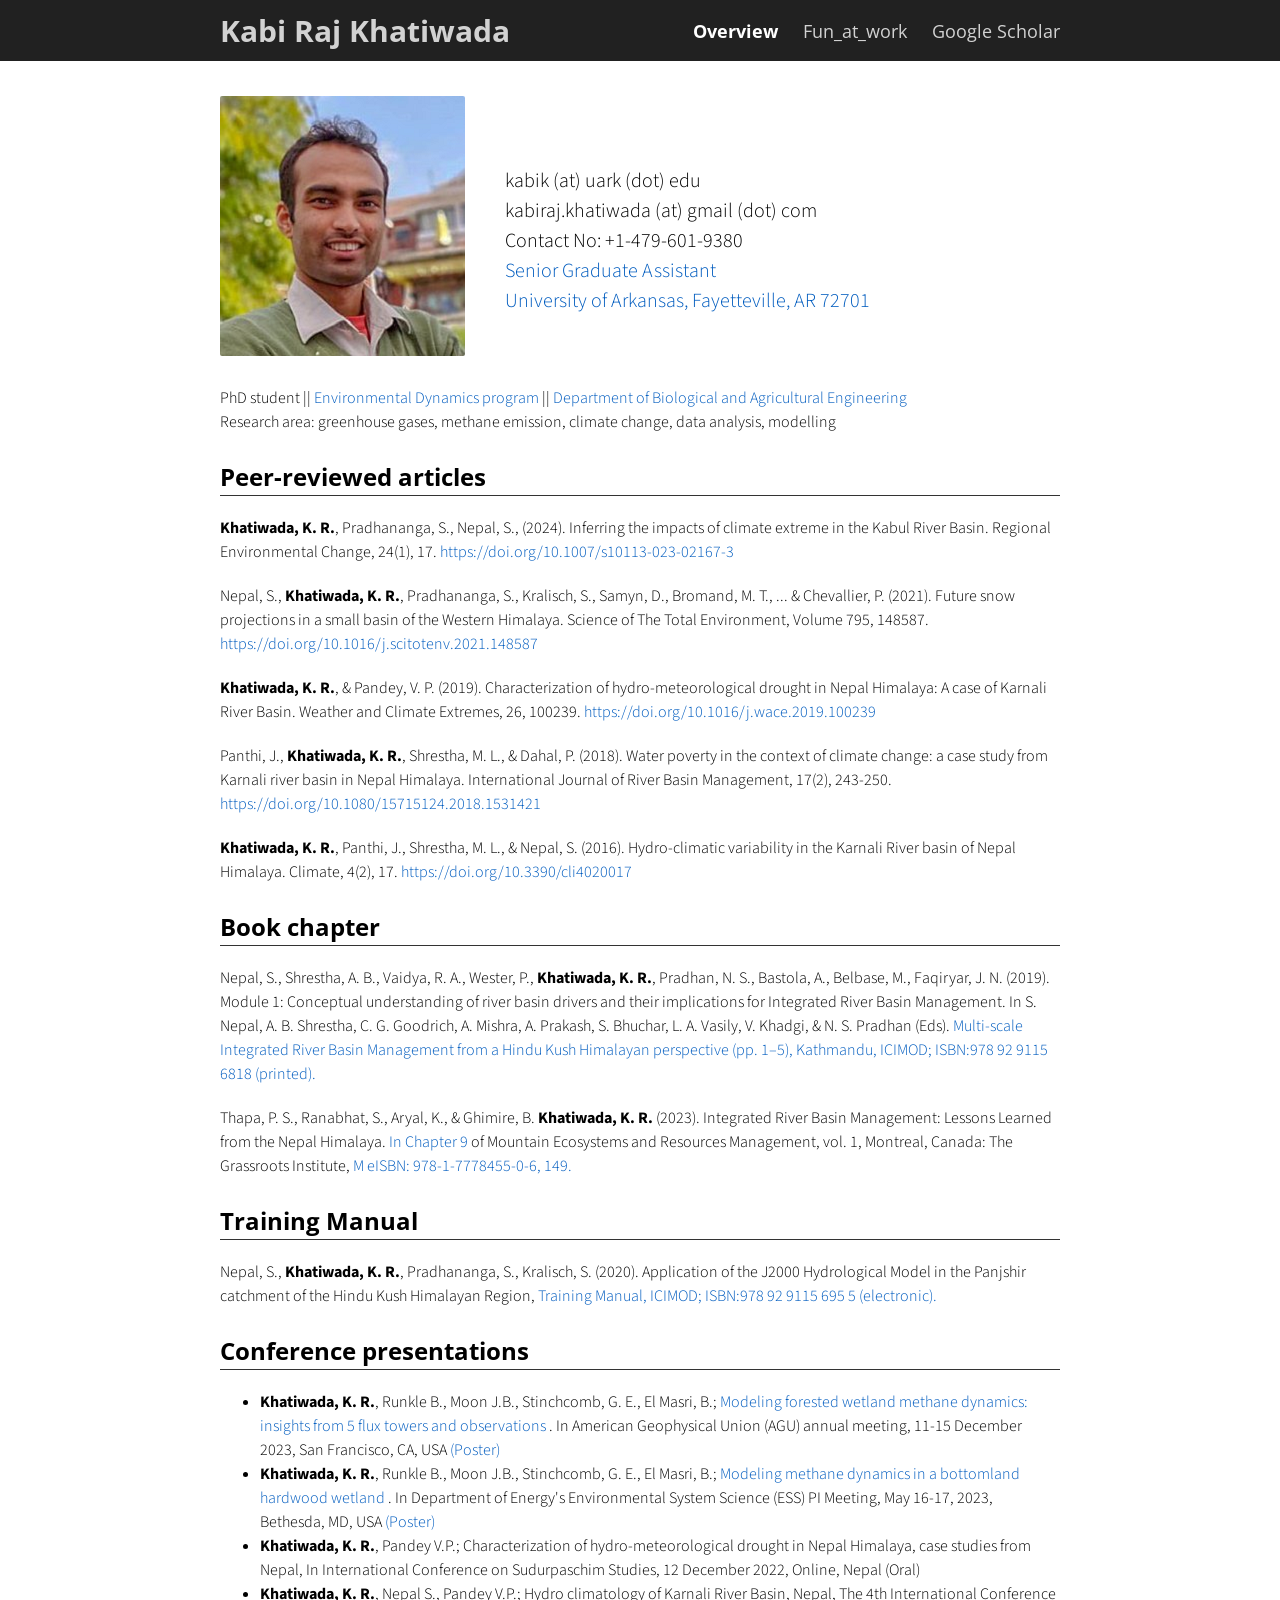
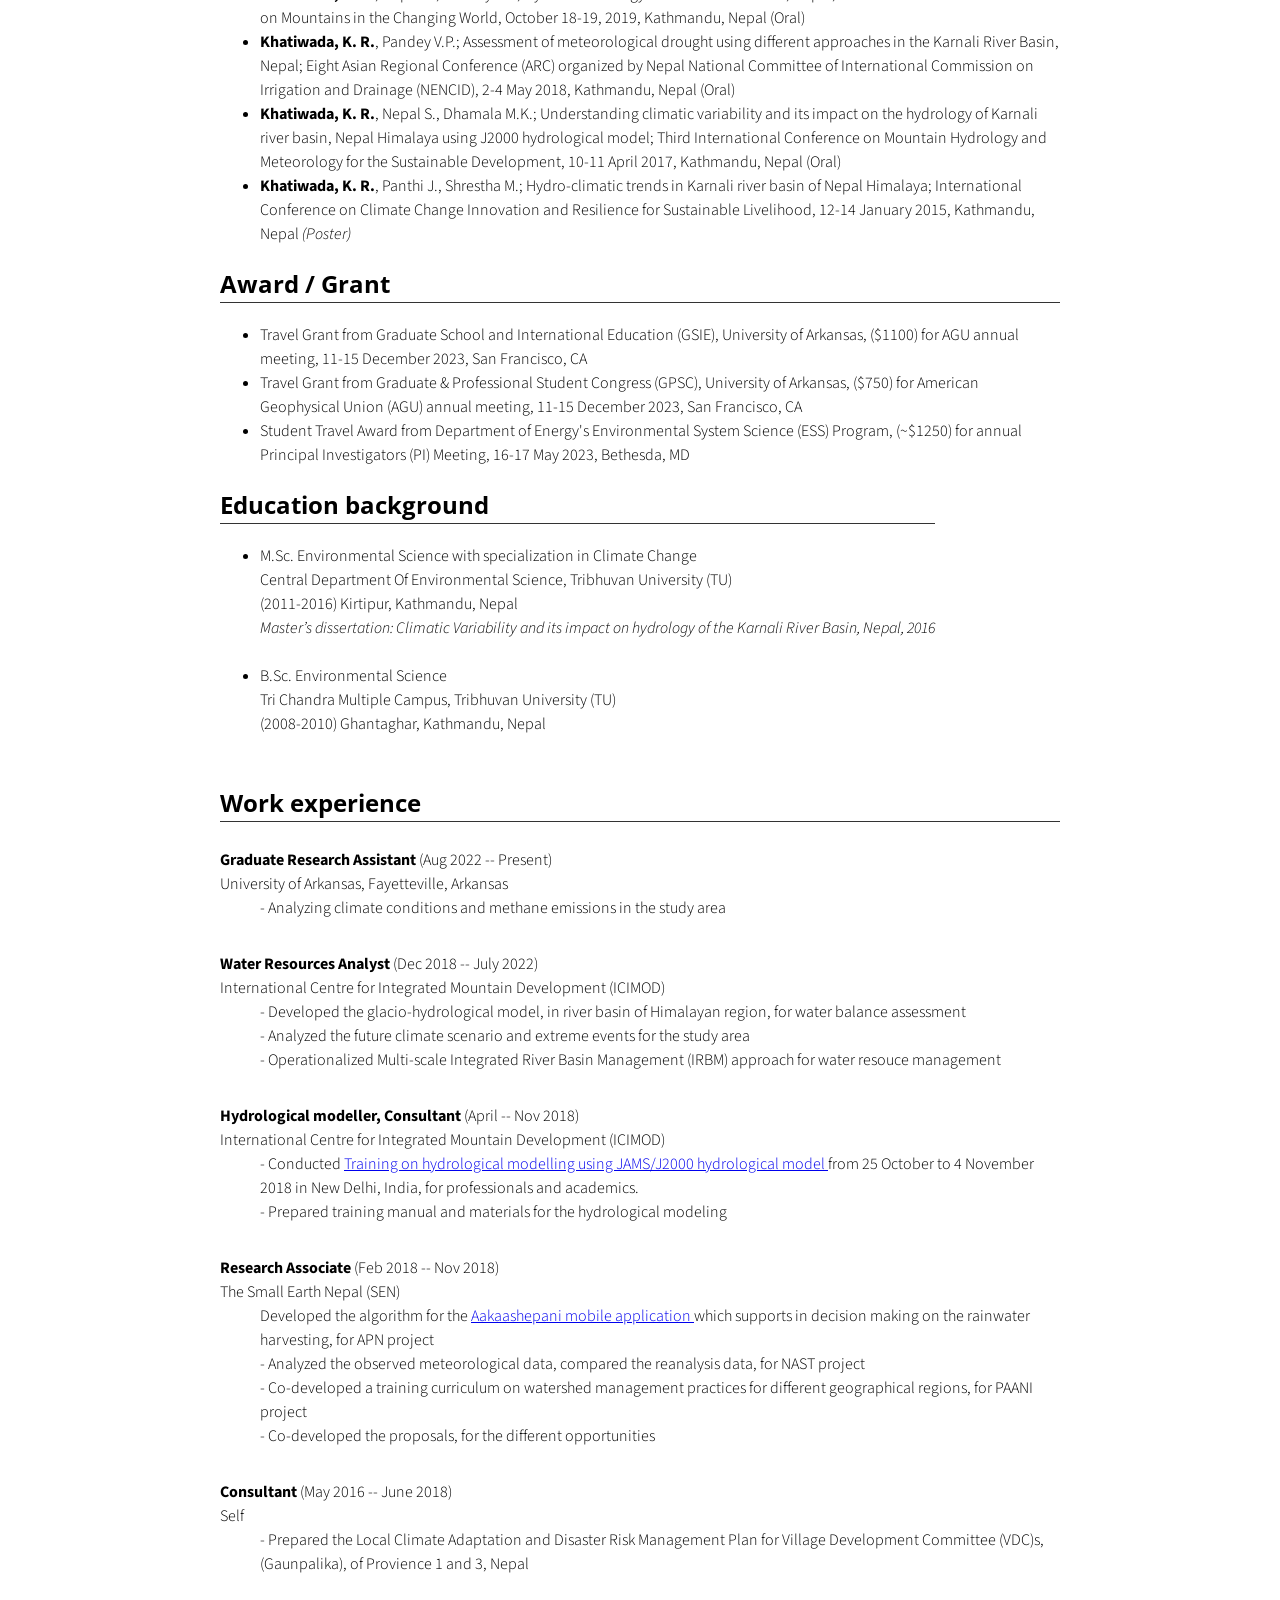
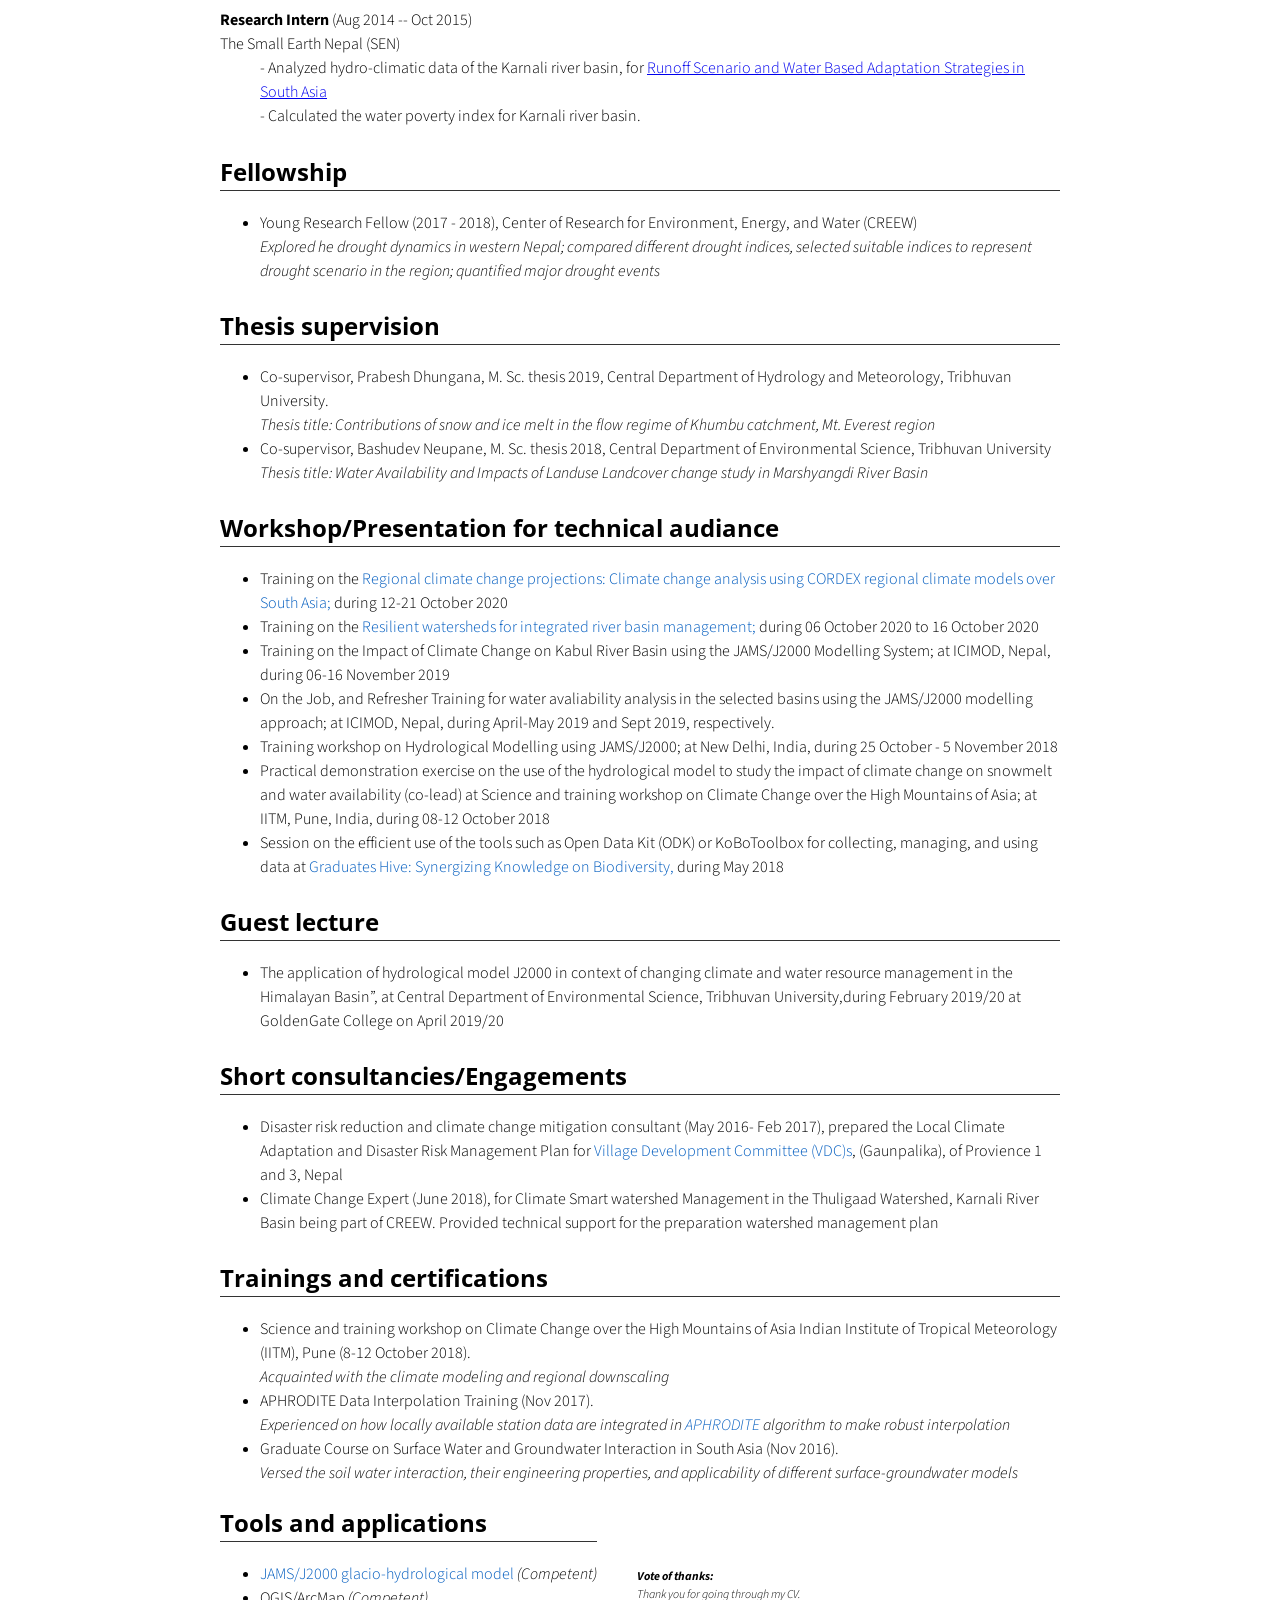
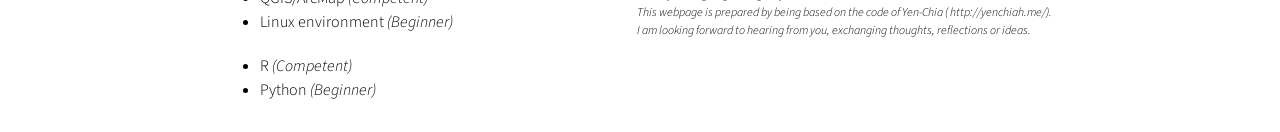
==== index.html @ 9168cf76 "pdf link plus keep edu up" ====
<!doctype html>
<html>

<head>
  <title>Kabi Raj </title>
  <meta charset="utf-8" name="viewport" content="width=device-width, initial-scale=1">
  <link href="css/frame.css" media="screen" rel="stylesheet" type="text/css" />
  <link href="css/controls.css" media="screen" rel="stylesheet" type="text/css" />
  <link href="css/custom.css" media="screen" rel="stylesheet" type="text/css" />
  <link href='https://fonts.googleapis.com/css?family=Open+Sans:400,700' rel='stylesheet' type='text/css'>
  <link href='https://fonts.googleapis.com/css?family=Open+Sans+Condensed:300,700' rel='stylesheet' type='text/css'>
  <link href="https://fonts.googleapis.com/css?family=Source+Sans+Pro:400,700" rel="stylesheet">
  <script src="https://ajax.googleapis.com/ajax/libs/jquery/3.3.1/jquery.min.js"></script>
  <script src="js/menu.js"></script>
  <style>
    .menu-index {
      color: rgb(255, 255, 255) !important;
      opacity: 1 !important;
      font-weight: 700 !important;
    }
  </style>
</head>

<body>
  <div class="menu-container"></div>
  <div class="content-container">
    <div class="content">
      <div class="content-table flex-column">
        <!-------------------------------------------------------------------------------------------->
        <!--Start Intro-->
        <div class="flex-row">
          <div class="flex-item flex-column">
            <img class="image" src="img/figure24.png">
          </div>
          <div class="flex-item flex-column">
            <p class="text text-large">
              <a target="_blank" href="javascript:void(0)"></a> <br>
              <a target="_blank" href="javascript:void(0)"></a>kabik (at) uark (dot) edu <br>
              <a target="_blank" href="javascript:void(0)"></a>kabiraj.khatiwada (at) gmail (dot) com <br>
              <a target="_blank" href="javascript:void(0)"></a>Contact No: +1-479-601-9380<br>
              <a target="_blank" href="https://runkle.uark.edu/team/kabi/" target="_blank" >Senior Graduate Assistant </a><br>
              <a target="_blank" href="https://www.uark.edu/" target="_blank" > University of Arkansas, Fayetteville, AR 72701 </a><br>
            </p>
          </div>
        </div>
        <div class="flex-row">
          <div class="flex-item flex-column">
            <p class="text add-top-margin">
            PhD student ||  <a class="break-long-url" target="_blank" href="https://environmental-dynamics.uark.edu/index.php"> Environmental Dynamics program </a> || <a class="break-long-url" target="_blank" href="https://bio-ag-engineering.uark.edu/ "> Department of Biological and Agricultural Engineering </a> <br>
            Research area:  greenhouse gases, methane emission, climate change, data analysis, modelling <br> 
            </p>
          </div>
        </div>
        <!--End Intro-->
        <!-------------------------------------------------------------------------------------------->
        <!--PEER-REVIEWED JOURNAL PAPERS-->
        <div class="flex-row">
          <div class="flex-item flex-column">
            <h2 class="add-top-margin">Peer-reviewed articles</h2>
            <hr>
       
      <p class="text">
        <span class= "highlight-text">Khatiwada, K. R.</span>, Pradhananga, S., Nepal, S., (2024). Inferring the impacts of climate extreme in the Kabul River Basin. Regional Environmental Change, 24(1), 17. 
          <a class="break-long-url" target="_blank" href="https://link.springer.com/article/10.1007/s10113-023-02167-3">https://doi.org/10.1007/s10113-023-02167-3</a>
              </p>
            
      <p class="text">
        Nepal, S., <span class= "highlight-text">Khatiwada, K. R.</span>, Pradhananga, S., Kralisch, S., Samyn, D., Bromand, M. T., ... & Chevallier, P. (2021). Future snow projections in a small basin of the Western Himalaya. Science of The Total Environment, Volume 795, 148587.
          <a class="break-long-url" target="_blank" href="https://www.sciencedirect.com/science/article/pii/S0048969721036597?via%3Dihub">https://doi.org/10.1016/j.scitotenv.2021.148587</a>
             </p>
              

			<p class="text">
			<span class="highlight-text">Khatiwada, K. R.</span>, & Pandey, V. P. (2019). Characterization of hydro-meteorological drought in Nepal Himalaya: A case of Karnali River Basin. Weather and Climate Extremes, 26, 100239.
			<a class="break-long-url" target="_blank" href="https://www.sciencedirect.com/science/article/pii/S2212094718302044">https://doi.org/10.1016/j.wace.2019.100239</a>
            </p>
			
			<p class="text">
			Panthi, J., <span class="highlight-text">Khatiwada, K. R.</span>, Shrestha, M. L., & Dahal, P. (2018). Water poverty in the context of climate change: a case study from Karnali river basin in Nepal Himalaya. International Journal of River Basin Management, 17(2), 243-250.
			<a class="break-long-url" target="_blank" href="https://www.tandfonline.com/doi/abs/10.1080/15715124.2018.1531421">https://doi.org/10.1080/15715124.2018.1531421</a>
            </p>		
			
			<p class="text">
             <span class="highlight-text">Khatiwada, K. R.</span>, Panthi, J., Shrestha, M. L., & Nepal, S. (2016). Hydro-climatic variability in the Karnali River basin of Nepal Himalaya. Climate, 4(2), 17. <a class="break-long-url" target="_blank" href="https://www.mdpi.com/2225-1154/4/2/17">https://doi.org/10.3390/cli4020017</a>
            </p>
			
				</div>
		<!--End published papers-->
        <!-------------------------------------------------------------------------------------------->
        <!--Research-->
        <div class="flex-row">
          <div class="flex-item flex-column">
            <h2 class="add-top-margin">Book chapter</h2>
            <hr>
          <p class="text">
             Nepal, S., Shrestha, A. B., Vaidya, R. A., Wester, P., <span class="highlight-text">Khatiwada, K. R.</span>, Pradhan, N. S., Bastola, A., Belbase, M., Faqiryar, J. N. (2019). Module 1: Conceptual understanding of river basin drivers and their implications for Integrated River Basin Management. In S. Nepal, A. B. Shrestha, C. G. Goodrich, A. Mishra, A. Prakash, S. Bhuchar, L. A. Vasily, V. Khadgi, & N. S. Pradhan (Eds). <a class="break-long-url" target="_blank" href="https://lib.icimod.org/record/34656"> Multi-scale Integrated River Basin Management from a Hindu Kush Himalayan perspective (pp. 1–5), Kathmandu, ICIMOD; ISBN:978 92 9115 6818 (printed).</a>
            </p>

          <p class="text">
            Thapa, P. S., Ranabhat, S., Aryal, K., & Ghimire, B. <span class="highlight-text">Khatiwada, K. R.</span> (2023). Integrated River Basin Management: Lessons Learned from the Nepal Himalaya.
             <a class="break-long-url" target="_blank" href="https://grassrootsinstitute.net/books-mountaina/Book-Chapter9.pdf">In Chapter 9 </a> of Mountain Ecosystems and Resources Management, vol. 1, Montreal, Canada: The Grassroots Institute, <a class="break-long-url" target="_blank" href="https://doi.org/10.33002/mount.a"> M eISBN: 978-1-7778455-0-6, 149.</a>
            </p>
			</div>
		<!--End published papers-->
        <!-------------------------------------------------------------------------------------------->
		        <!--Research-->
        <div class="flex-row">
          <div class="flex-item flex-column">
            <h2 class="add-top-margin">Training Manual</h2>
            <hr>
          <p class="text">
            Nepal, S., <span class="highlight-text">Khatiwada, K. R.</span>, Pradhananga, S., Kralisch, S. (2020). Application of the J2000 Hydrological Model in the Panjshir catchment of the Hindu Kush Himalayan Region, <a class="break-long-url" target="_blank" href="https://lib.icimod.org/record/34858"> Training Manual, ICIMOD; ISBN:978 92 9115 695 5 (electronic).</a>
            </p>
			</div>
		<!--End published papers-->
        <!-------------------------------------------------------------------------------------------->
		
        <!--Research-->
        <div class="flex-row">
          <div class="flex-item flex-column">
            <h2 class="add-top-margin">Conference presentations</h2>
            <hr>
			
			 <ul>
            <!-- <ol class="publication C-list"> -->

        <li>
                <!-- <p class="text"> -->
                <span class="highlight-text">Khatiwada, K. R.</span>, Runkle B., Moon J.B., Stinchcomb, G. E., El Masri, B.; 
                <a class="break-long-url" target="_blank" href="https://agu.confex.com/agu/fm23/meetingapp.cgi/Paper/1318095">
                  Modeling forested wetland methane dynamics: insights from 5 flux towers and observations </a>. 
                  In American Geophysical Union (AGU) annual meeting, 11-15 December 2023, San Francisco, CA, USA 
                <a href= "files/Kabiraj_poster_20231206v2.pdf" target="_blank">(Poster)</a>
                 <!-- </p> -->
                </li>
              
                <li>
                  <!-- <p class="text"> -->
                  <span class="highlight-text">Khatiwada, K. R.</span>, Runkle B., Moon J.B., Stinchcomb, G. E., El Masri, B.; 
                  <a class="break-long-url" target="_blank" href="https://ess.science.energy.gov/abstract/modeling-methane-dynamics-in-a-bottomland-hardwood-wetland/">
                      Modeling methane dynamics in a bottomland hardwood wetland
                  </a>. In Department of Energy's Environmental System Science (ESS) PI Meeting, May 16-17, 2023, Bethesda, MD, USA 
                  <a href="files/Kabiraj_poster_PImeeting_KK_0512_finale2.pdf" target="_blank">(Poster)</a>
                  <!-- </p> -->
              </li>
           
              <li>
                <!-- <p class="text"> -->
                  <span class="highlight-text">Khatiwada, K. R.</span>, Pandey V.P.; Characterization of hydro-meteorological drought in Nepal Himalaya, case studies from Nepal, In International Conference on Sudurpaschim Studies, 12 December 2022, Online, Nepal (Oral)
                <!-- </p> -->
              </li>
              <li>
                <!-- <p class="text"> -->
                  <span class="highlight-text">Khatiwada, K. R.</span>, Nepal S., Pandey V.P.; Hydro climatology of Karnali River Basin, Nepal, The 4th International Conference on Mountains in the Changing World, October 18-19, 2019, Kathmandu, Nepal (Oral)
                <!-- </p> -->
              </li>
              <li>
                <!-- <p class="text"> -->
                  <span class="highlight-text">Khatiwada, K. R.</span>, Pandey V.P.; Assessment of meteorological drought using different approaches in the Karnali River Basin, Nepal; Eight Asian Regional Conference (ARC) organized by Nepal National Committee of International Commission on Irrigation and Drainage (NENCID), 2-4 May 2018, Kathmandu, Nepal (Oral)
                <!-- </p> -->
              </li>
              <li>
                <!-- <p class="text"> -->
				          <span class="highlight-text">Khatiwada, K. R.</span>, Nepal S., Dhamala M.K.; Understanding climatic variability and its impact on the hydrology of Karnali river basin, Nepal Himalaya using J2000 hydrological model; Third International Conference on Mountain Hydrology and Meteorology for the Sustainable Development, 10-11 April 2017, Kathmandu, Nepal (Oral)
                  <!-- </p> -->
              </li>
			         <li>
                <!-- <p class="text"> -->
                  <span class="highlight-text">Khatiwada, K. R.</span>, Panthi J., Shrestha M.; Hydro-climatic trends in Karnali river basin of Nepal Himalaya; International Conference on Climate Change Innovation and Resilience for Sustainable Livelihood, 12-14 January 2015, Kathmandu, Nepal <i>(Poster)</i>
                <!-- </p> -->
              </li>			  
			  </ul>
            <!-- </ol> -->
		</div>

    		<!-- ....................................................................................................... -->
    		<!-- ........................................................................................................ -->
        <div class="flex-row">
          <div class="flex-item flex-column">
		
			<h2>Award / Grant </h2>
			<hr>
			 <ul>
			 <li> Travel Grant from Graduate School and International Education (GSIE), University of Arkansas, ($1100) for AGU annual meeting, 11-15 December 2023, San Francisco, CA
        </li>
        <li>Travel Grant from Graduate & Professional Student Congress (GPSC), University of Arkansas, ($750) for American Geophysical Union (AGU) annual meeting, 11-15 December 2023, San Francisco, CA
          </li>
          <li>Student Travel Award from Department of Energy's Environmental System Science (ESS) Program, (~$1250) for annual Principal Investigators (PI) Meeting, 16-17 May 2023, Bethesda, MD
            </li>
			</ul>
			
		</div>
		</div>

    				<!-- ............................................................................	 -->
				<!-- Start of new heading tools 		 -->
        <div class="flex-row">
          <div class="flex-item flex-column">
			<h2>Education background </h2>
			 <hr>
			 
          	<ul>
				 <li>M.Sc. Environmental Science with specialization in Climate Change <br>
							Central Department Of Environmental Science, Tribhuvan University (TU) <br>
							(2011-2016) Kirtipur, Kathmandu, Nepal <br> 
						<i>Master’s dissertation: Climatic Variability and its impact on hydrology of the Karnali River Basin, Nepal, 2016 <br> 
              <br></i> 
            </li>
				  <li>B.Sc. Environmental Science <br>
						Tri Chandra Multiple Campus, Tribhuvan University (TU) <br>
						(2008-2010) Ghantaghar, Kathmandu, Nepal <br> 
            <br> 
          </li>
				</ul> 

		</div>
		</div>

		<!--End published papers-->
        <!-------------------------------------------------------------------------------------------->
        <!--Research-->
        <div class="flex-row">
          <div class="flex-item flex-column">
            <h2 class="add-top-margin">Work experience</h2>
            <hr>			

          <dl>
            <dt><span class="highlight-text"> Graduate Research Assistant </span>  (Aug 2022  -- Present)</dt>
            <dt> University of Arkansas, Fayetteville, Arkansas </dt> 
            <dd>- Analyzing climate conditions and methane emissions in the study area</dd>
            </dl>             

				<dl>
				  <dt><span class="highlight-text"> Water Resources Analyst</span>  (Dec 2018  -- July 2022)</dt>
				  <dt> International Centre for Integrated Mountain Development (ICIMOD) </dt> 
				  <dd>- Developed the glacio-hydrological model, in river basin of Himalayan region, for water balance assessment</dd>
				  <dd>- Analyzed the future climate scenario and extreme events for the study area</dd>
				  <dd>- Operationalized Multi-scale Integrated River Basin Management (IRBM) approach for water resouce management</dd>
				</dl> 
				<dl>
				  <dt><span class="highlight-text"> Hydrological modeller, Consultant</span>  (April -- Nov 2018)</dt>
				  <dt> International Centre for Integrated Mountain Development (ICIMOD)</dt>
				  <dd>- Conducted <a class="break-long-url" target="_blank" href="https://www.icimod.org/training-on-hydrological-modelling-using-jams-j2000-enhances-afghan-expertise-in-hydrological-dynamics-and-water-availability-assessment/">Training on hydrological modelling using JAMS/J2000 hydrological model </a> from 25 October to 4 November 2018 in New Delhi, India, for professionals and academics. 
				  </dd>
				  <dd>- Prepared training manual and materials for the hydrological modeling </dd>
				  </dl>

				<dl>
				  <dt><span class="highlight-text"> Research Associate</span>  (Feb 2018 -- Nov 2018) </dt>
				  <dt>  The Small Earth Nepal (SEN) </dt>
				  <dd> Developed the algorithm for the  <a class="break-long-url" target="_blank" href="https://play.google.com/store/apps/details?id=com.rwh.app"> Aakaashepani mobile application </a> which supports in decision making on the rainwater harvesting, for APN project</dd>
				  <dd>- Analyzed the observed meteorological data, compared the reanalysis data, for NAST project</dd>
				  <dd>- Co-developed a training curriculum on watershed management practices for different geographical regions, for PAANI project</dd>
				  <dd>- Co-developed the proposals, for the different opportunities</dd>
				</dl>

        <dl>
				  <dt><span class="highlight-text"> Consultant </span>  (May 2016 -- June 2018) </dt>
				  <dt> Self </dt>
				  <dd>- Prepared the Local Climate Adaptation and Disaster Risk Management Plan for Village Development Committee (VDC)s, (Gaunpalika), of Provience 1 and 3, Nepal </dd>
				</dl>

				<dl>
				  <dt><span class="highlight-text"> Research Intern </span>  (Aug 2014 -- Oct 2015) </dt>
				  <dt> The Small Earth Nepal (SEN)</dt>
				  <dd>- Analyzed hydro-climatic data of the Karnali river basin, for <a class="break-long-url" target="_blank" href="http://www.apn-gcr.org/resources/items/show/1891">Runoff Scenario and Water Based Adaptation Strategies in South Asia </a> </dd>
				  <dd>- Calculated the water poverty index for Karnali river basin.</dd>
				</dl>
		
		
		</div>
		</div>

			<!-- ..................................................................................... -->
		<!-- ........................................................................................................ -->
        <div class="flex-row">
          <div class="flex-item flex-column">
		
			<h2>Fellowship</h2>
			<hr>
			 <ul>
			 <li>Young Research Fellow (2017 - 2018), Center of Research for Environment, Energy, and Water (CREEW) <br> <i> Explored he drought dynamics in western Nepal; compared different drought indices, selected suitable indices to represent drought scenario in the region; quantified major drought events </i>  </li>
			</ul>
			
		</div>
		</div>
			<!-- ..................................................................................... -->
		        <!-------------------------------------------------------------------------------------------->
        <!--Research-->
        <div class="flex-row">
          <div class="flex-item flex-column">
            <h2 class="add-top-margin">Thesis supervision</h2>
            <hr>	
			
			<ul>
              <li>Co-supervisor, Prabesh Dhungana, M. Sc. thesis 2019, Central Department of Hydrology and Meteorology, Tribhuvan University. <br /> <i>Thesis title: Contributions of snow and ice melt in the flow regime of Khumbu catchment, Mt. Everest region </i> </li>
			   <li>Co-supervisor, Bashudev Neupane, M. Sc. thesis 2018, Central Department of Environmental Science, Tribhuvan University <br /> <i > Thesis title: Water Availability and Impacts of Landuse Landcover change study in Marshyangdi River Basin </i> </li>
			    </ul>
		</div>
		</div>
				
				
			<!-- .................................................................................................	 -->
			<!-- ............................................................................................. -->
			 
			 <div class="flex-row">
          <div class="flex-item flex-column"> 
			 	 <h2 class="add-top-margin"> Workshop/Presentation for technical audiance </h2>
			 <hr>

        <ul>
			<li> Training on the <a class="break-long-url" target="_blank" href="https://www.icimod.org/event/regional-climate-change-projections-cordex/"> Regional climate change projections: Climate change analysis using CORDEX regional climate models over South Asia;  </a> during  12-21 October 2020 </li>
		   	<li> Training on the <a class="break-long-url" target="_blank" href="https://www.icimod.org/event/resilient-watersheds-for-integrated-river-basin-management/"> Resilient watersheds for integrated river basin management;  </a> during 06 October 2020 to 16 October 2020 </li>
		        <li>Training on the Impact of Climate Change on Kabul River Basin using the JAMS/J2000 Modelling System; at ICIMOD, Nepal, during 06-16 November 2019 </li>
			 <li>On the Job, and Refresher Training for water avaliability analysis in the selected basins using the JAMS/J2000 modelling approach; at ICIMOD, Nepal, during April-May 2019 and Sept 2019, respectively.</li>
			  <li>Training workshop on Hydrological Modelling using JAMS/J2000; at New Delhi, India, during 25 October - 5 November 2018 </li>
			   <li>Practical demonstration exercise on the use of the hydrological model to study the impact of climate change on snowmelt and water availability (co-lead) at Science and training workshop on Climate Change over the High Mountains of Asia; at IITM, Pune, India, during  08-12 October 2018 </li>
			   <li> Session on the efficient use of the tools such as Open Data Kit (ODK) or KoBoToolbox for collecting, managing, and using data at  <a class="break-long-url" target="_blank" href="http://www.smallearth.org.np/graduates-hive-synergizing-knowledge-on-biodiversity/">Graduates Hive: Synergizing Knowledge on Biodiversity, </a> during May 2018 </li>		
			  </ul>
			</div>
		   </div>
				
			  <!-- end of the topic  -->
			  <!-- ............................................................................. -->
			  
			 <div class="flex-row">
          <div class="flex-item flex-column"> 	 
			 <h2 class="add-top-margin">Guest lecture</h2>
			 <hr>
            <ul> 
			  <li>The application of hydrological model J2000 in context of changing climate and water resource management in the Himalayan Basin”, at Central Department of Environmental Science, Tribhuvan University,during February 2019/20 at GoldenGate College on April 2019/20 </li>
			 </ul>
			 
		</div>
			</div>
		<!--End of research experience-->
					
			<!-- ............................................................................................... -->
		<div class="flex-row">
          <div class="flex-item flex-column"> 	 
			 <h2 class="add-top-margin">Short consultancies/Engagements</h2>
			 <hr>
            <ul>
			  <li>Disaster risk reduction and climate change mitigation consultant (May 2016- Feb 2017), prepared the Local Climate Adaptation and Disaster Risk Management Plan for <a class="break-long-url" target="_blank" href="https://en.wikipedia.org/wiki/Village_development_committee_(Nepal)">Village Development Committee (VDC)s</a>, (Gaunpalika), of Provience 1 and 3, Nepal </li>
              <li>Climate Change Expert (June 2018), for Climate Smart watershed Management in the Thuligaad Watershed, Karnali River Basin  being part of CREEW. Provided technical support for the preparation watershed management plan </li>
            </ul>
			</div>
			</div>
			
			<!-- ............................................................................................. -->
			
		<div class="flex-row">
          <div class="flex-item flex-column"> 	 
			 <h2 class="add-top-margin">Trainings and certifications</h2>
			<hr>
            <ul>
              <li>Science and training workshop on Climate Change over the High Mountains of Asia Indian Institute of Tropical Meteorology (IITM), Pune (8-12 October 2018). <br>
			  <i> Acquainted with the climate modeling and regional downscaling </i></li>
             <li>APHRODITE Data Interpolation Training (Nov 2017). <br>
			 <i>Experienced on how locally available station data are integrated in 
			 <a class="break-long-url" target="_blank" href="https://www.chikyu.ac.jp/precip/english/index.html">APHRODITE </a> algorithm to make robust interpolation </i> </li>
             <li>Graduate Course on Surface Water and Groundwater Interaction in South Asia (Nov 2016). <br>
			 <i> Versed the soil water interaction, their engineering properties, and applicability of different surface-groundwater models </i> </li>
            </ul>
				</div>
				</div>
			<!-- ............................................................................	 -->
				<!-- Start of new heading tools 		 -->
        <div class="flex-row">
          <div class="flex-item flex-column">
			<h2>Tools and applications </h2>
			 <hr>
			 
          	<ul>
				 <li><a class="break-long-url" target="_blank" href="http://jams.uni-jena.de/">JAMS/J2000 glacio-hydrological model </a> 
						<i> (Competent) </i></li>
				  <li>QGIS/ArcMap <i> (Competent) </i> </li>
				  <li>Linux environment <i> (Beginner) </i> </li>
				</ul> 
				
				<ul>
				  <li>R <i> (Competent) </i> </li>
				  <li>Python <i> (Beginner) </i> </li>
				</ul> 
		</div>
		</div>
		<!--End of research experience-->	
				
				

		<!--End of research experience-->	
							
				
				
				
	        <!-------------------------------------------------------------------------------------------->
        <!--Research-->
<!--         <div class="flex-row">
          <div class="flex-item flex-column">
            <h2 class="add-top-margin">Education background</h2>
            <hr>	

				<table style="width:100%">
				  <tr>
					<th>Institution</th>
					<th>Degree</th> 
					<th>Location</th>
				  </tr>
				  <tr>
					<td>Tribhuvan University (TU),  Central Department Of Environmental Science 
					</td>
					<td>M.Sc. Environmental Science with specialization in Climate Change</td>
					<td>Kirtipur, Kathmandu, Nepal (2010-2017)</td>
				  </tr>
				  <tr>
					<td	colspan="2"> <i>Master’s dissertation: Climatic Variability and Its impact on Hydrology of the Karnali River Basin, Nepal, 2016, <br /> Supervisor: Dr. Santosh Nepal </i>	</td>
					<td></td>
				  </tr>
				  <tr>
					<td>Tribhuvan University (TU), Tri Chandra Multiple Campus</td>
					<td>B.Sc. Environmental Science</td>
					<td>Ghantaghar, Kathmandu, Nepal (2008-2010)</td>
				  </tr>
				  <tr>
					<td>Higher Secondary Education Board, National Integrated College</td>
					<td>Intermediate level,  Science</td>
					<td>Dillibazar, Kathmandu, Nepal (2006-2007)</td>
				  </tr>
				</table>
				<hr>
				</div>
				</div> -->
		<!--End of education-->
        <!-------------------------------------------------------------------------------------------->
        <!--Research-->
        <!--Start List of Projects-->
<!--         <div class="flex-row">
          <div class="flex-item flex-column full-width">
            <h2 class="add-top-margin"> Blogs/other publications</h2>
            <hr>
          </div>
        </div> -->
		
		  <!-- <div class="flex-row">
          <div class="flex-item flex-column">
			<h2>Blogs/other publications</h2>
			 <hr> -->
			 
		
		
		
		
        <!--End Text Only-->
        <!-------------------------------------------------------------------------------------------->
        <!--Linking some fun projects-->
		<!-- <div class="flex-row"> -->
          <!-- <div class="flex-item flex-column full-width"> -->
            <!-- <h2 class="add-top-margin">Et cetera</h2> -->
            <!-- <hr> -->
          <!-- </div> -->
        <!-- </div> -->
        <!-- <div class="flex-row">
          <div class="flex-item flex-item-stretch flex-column">
            <img class="image max-width-400" src="img/figure21.png">
          </div>
          <div class="flex-item flex-item-stretch-4 flex-column">
            <p class="text">
              <a class="highlight-text" href="https://kabiraj404.wordpress.com/2018/05/27/different-dimensions-of-jumla/" target="_blank" >Different dimensions of Jumla (a blog) </a><br>
              Jumla is the starting point for treks to Rara Lake in Mugu and Shey-Phoksundo Lake in Dolpa district. Jumla looks spectucalar during the during June to October especially due to ambient weather and greenery. In the newspapers you will hear about its social issue, developmental activites but once you reach there, you would realize it has more beauty to offer for you.  
            </p>
          </div>
        </div>
        <div class="flex-row">
          <div class="flex-item flex-item-stretch flex-column">
            <img class="image max-width-400" src="img/figure22v2.png">
          </div>
          <div class="flex-item flex-item-stretch-4 flex-column">
            <p class="text">
              <a class="highlight-text" href="https://kabiraj404.wordpress.com/2020/03/07/appraisal-of-scale-factor-in-water-resource-management/" target="_blank" >Appraisal of scale factor in water resource management (a blog)</a><br>
				We should contemplate the multi-scale behavior of the event, interventions, and activities that we bring about. There is the need for the integration of coordination between major stakeholders and respect the different dimentions of intergrated river basin management, and also appraise the temporal and spatial scale.  
            </p>
          </div>
        </div> -->
        <!--End List of Projects-->
        <!-------------------------------------------------------------------------------------------->
        <!--Start Credits--> 
        <div class="flex-row">
          <div class="flex-item flex-item-stretch flex-column">
            <p class="text text-small text-italic">
               <span class="highlight-text">Vote of thanks:</span>  <br>
               Thank you for going through my CV. <br>
               This webpage is prepared by being based on the code of Yen-Chia ( http://yenchiah.me/). <br>
               I am looking forward to hearing from you, exchanging thoughts, reflections or ideas. 
            </p>
          </div>
        </div>
        <!--End Credits-->
        <!-------------------------------------------------------------------------------------------->
      </div>
    </div>
  </div>
</body>

</html>
---- css/frame.css ----
/*************************************************************************
 * GitHub: https://github.com/yenchiah/project-website-template
 * Version: v3.26
 * This CSS file is for the website frame
 * If you want to keep this template updated, avoid modifying this file
 * Instead, add your own CSS in the index.css
 *************************************************************************/

html,
body {
  margin: 0;
  padding: 0;
  background-color: white;
  font-family: 'Open Sans', Helvetica, Arial, sans-serif;
  left: 0;
  right: 0;
  width: auto;
}

a {
  outline: none;
  cursor: pointer;
}

img {
  -webkit-touch-callout: none;
  -webkit-user-select: none;
  -khtml-user-select: none;
  -moz-user-select: none;
  -ms-user-select: none;
  user-select: none;
}

video {
  -webkit-touch-callout: none;
  -webkit-user-select: none;
  -khtml-user-select: none;
  -moz-user-select: none;
  -ms-user-select: none;
  user-select: none;
}

h2 {
  font-size: 24px;
  margin: 10px 0 0 0;
  padding: 0;
  font-weight: bold;
  font-family: 'Open Sans', Helvetica, Arial, sans-serif;
}

h3 {
  font-size: 18px;
  margin: 10px 0 0 0;
  padding: 0;
  font-weight: bold;
  font-family: 'Open Sans', Helvetica, Arial, sans-serif;
}

ul,
ol {
  margin: 10px 0 10px 0;
}

li ol,
li ul {
  margin: 0;
}

hr {
  border: 0;
  height: 1px;
  background: #333;
  margin: 0 0 10px 0;
}

.menu-container {
  z-index: 2;
  position: relative;
  width: 100%;
  background-color: #212121;
  min-width: 300px;
  -webkit-touch-callout: none;
  -webkit-user-select: none;
  -khtml-user-select: none;
  -moz-user-select: none;
  -ms-user-select: none;
  user-select: none;
}

.menu {
  position: relative;
  margin: 0 auto;
  max-width: 900px;
}

.menu-table {
  padding: 10px 10px;
  width: 100%;
  margin: 0;
}

.menu-highlight {
  color: rgb(255, 255, 255) !important;
  opacity: 1 !important;
  font-weight: 700 !important;
}

.logo {
  margin-left: 20px;
}

.logo a {
  color: rgba(255, 255, 255, 0.8);
  font-family: 'Open Sans Condensed', Helvetica, Arial, sans-serif;
  font-size: 30px;
  text-decoration: none;
  font-weight: 700;
  flex: 1 auto;
}

.menu-button {
  width: 40px;
  height: 40px;
  display: none;
  cursor: pointer;
  margin-right: 20px;
}

.menu-button img {
  width: 30px;
  height: 30px;
}

.menu-items a {
  color: rgba(255, 255, 255, 0.8);
  text-decoration: none;
  font-weight: 400;
  font-size: 18px;
  flex: 1 auto;
  transition: opacity 0.1s ease-in-out;
  -moz-transition: opacity 0.1s ease-in-out;
  -webkit-transition: opacity 0.1s ease-in-out;
  font-family: 'Open Sans', Helvetica, Arial, sans-serif;
  white-space: nowrap;
}

.menu-items a:not(:last-child) {
  margin-right: 25px;
}

.menu-items a:hover {
  color: rgb(255, 255, 255);
  opacity: 1;
}

.content-container {
  z-index: 1;
  position: relative;
  width: 100%;
  min-width: 300px;
}

.content {
  position: relative;
  margin: 0 auto;
  font-size: 16px;
  font-family: 'Source Sans Pro', Helvetica, Arial, sans-serif;
  font-weight: 300;
  line-height: 1.5;
  max-width: 900px;
  overflow-x: auto;
}

.content p a,
.content ul a,
.content ol a {
  text-decoration: none;
  color: #005cbf;
}

.content p a:hover,
.content ul a:hover,
.content ol a:hover {
  text-decoration: underline;
}

.content-table {
  padding: 20px 10px;
  width: 100%;
  margin: 0;
}

.flex-column {
  display: flex;
  flex-direction: column;
  flex-wrap: wrap;
  justify-content: flex-start;
  align-items: stretch;
  align-content: stretch;
  box-sizing: border-box;
}

.flex-row-space-between {
  display: flex;
  flex-direction: row;
  flex-wrap: wrap;
  justify-content: space-between;
  align-items: center;
  align-content: stretch;
  box-sizing: border-box;
}

.flex-row {
  display: flex;
  flex-direction: row;
  flex-wrap: wrap;
  justify-content: flex-start;
  align-items: center;
  align-content: stretch;
  box-sizing: border-box;
}

.flex-row-center {
  display: flex;
  flex-direction: row;
  flex-wrap: wrap;
  justify-content: center;
  align-items: center;
  align-content: stretch;
  box-sizing: border-box;
}

.flex-item-stretch {
  flex: 1 auto;
}

.flex-item-stretch-2 {
  flex: 1 auto;
}

.flex-item-stretch-3 {
  flex: 1 auto;
}

.flex-item-stretch-4 {
  flex: 1 auto;
}

.flex-item-stretch-5 {
  flex: 1 auto;
}

.flex-item {
  margin: 0 20px;
}

.left-align {
  float: left;
}

.right-align {
  float: right;
}

.full-width {
  width: 100%;
}

.badge-text {
  font-size: 30px;
  font-weight: 700;
}

.text {
  margin: 10px 0 10px 0;
  padding: 0;
}

.text-large-margin {
  margin: 15px 0 15px 0;
  padding: 0;
}

.text-small-margin {
  margin: 5px 0 5px 0;
  padding: 0;
}

.text-no-margin {
  margin: 0;
  padding: 0;
}

.image {
  border-radius: 2px;
  width: 100%;
  margin: 15px 0;
  -webkit-touch-callout: none;
  -webkit-user-select: none;
  -khtml-user-select: none;
  -moz-user-select: none;
  -ms-user-select: none;
  user-select: none;
  display: flex;
}

.image.center {
  align-self: center;
}

.image img,
.image video {
  width: 100%;
  height: 100%;
  box-sizing: border-box;
  display: table-cell;
  overflow: hidden;
  border-radius: 2px;
}

.adaptive-image {
  background-position: center;
  background-repeat: no-repeat;
  background-size: cover;
}

.image-wrap-text {
  float: left;
  margin: 5px 40px 25px 0;
}

.image-caption {
  width: 100%;
  text-align: center;
  margin-top: -10px;
  margin-bottom: 10px;
}

.max-width-400 {
  max-width: 400px;
}

.max-width-140 {
  max-width: 140px;
}

ol.publication {
  display: flex;
  flex-direction: column-reverse;
  list-style: none;
  margin: 7px 0 7px 0;
  padding: 0;
  flex-wrap: wrap;
}

ol.publication li {
  display: flex;
  align-items: baseline;
  margin: 0;
  padding: 0;
}

ol.publication li p:before {
  line-height: 1;
  margin-right: 5px;
}

ol.publication.C-list {
  counter-reset: C-counter;
}

ol.publication.C-list li p {
  counter-increment: C-counter;
}

ol.publication.C-list li p:before {
  content: "[C"counter(C-counter)"]";
}

ol.publication.J-list {
  counter-reset: J-counter;
}

ol.publication.J-list li p {
  counter-increment: J-counter;
}

ol.publication.J-list li p:before {
  content: "[J"counter(J-counter)"]";
}

ol.publication.T-list {
  counter-reset: T-counter;
}

ol.publication.T-list li p {
  counter-increment: T-counter;
}

ol.publication.T-list li p:before {
  content: "[T"counter(T-counter)"]";
}

ol.publication.O-list {
  counter-reset: O-counter;
}

ol.publication.O-list li p {
  counter-increment: O-counter;
}

ol.publication.O-list li p:before {
  content: "[O"counter(O-counter)"]";
}

ol.publication.P-list {
  counter-reset: P-counter;
}

ol.publication.P-list li p {
  counter-increment: P-counter;
}

ol.publication.P-list li p:before {
  content: "[P"counter(P-counter)"]";
}

ol.publication.M-list {
  counter-reset: M-counter;
}

ol.publication.M-list li p {
  counter-increment: M-counter;
}

ol.publication.M-list li p:before {
  content: "[M"counter(M-counter)"]";
}

ol.publication.F-list {
  counter-reset: F-counter;
}

ol.publication.F-list li p {
  counter-increment: F-counter;
}

ol.publication.F-list li p:before {
  content: "[F"counter(F-counter)"]";
}

ol.publication.A-list {
  counter-reset: A-counter;
}

ol.publication.A-list li p {
  counter-increment: A-counter;
}

ol.publication.A-list li p:before {
  content: "[A"counter(A-counter)"]";
}

ol.nested {
  list-style: none;
  counter-reset: item;
}

ol.nested>li:before {
  counter-increment: item;
  content: counters(item, ".") ". ";
  padding-right: 0.6em;
}

.noselect {
  -webkit-touch-callout: none;
  -webkit-user-select: none;
  -khtml-user-select: none;
  -moz-user-select: none;
  -ms-user-select: none;
  user-select: none;
}

.center-align-content {
  display: flex;
  justify-content: center;
  align-items: center;
}

.left-align-content {
  display: flex;
  justify-content: flex-start;
  align-items: center;
}

.text-large {
  font-size: 20px;
}

.text-small {
  font-size: 12px;
}

.text-italic {
  font-style: italic;
}

.text-justify {
  text-align: justify;
}

.text-center {
  text-align: center;
}

.iframe-container {
  position: absolute;
  top: 61px;
  bottom: 0;
  left: 0;
  height: auto;
  width: 100%;
  min-width: 300px;
}

.iframe {
  border: 0;
  width: 100%;
  height: 100%;
}

.iframe-in-body {
  width: 100%;
  height: 400px;
  border: 1px solid #666666;
  margin: 10px 0;
}

.iframe-in-tab {
  width: 100%;
  height: 400px;
  border: 0;
  margin: 0;
  padding: 0;
}

.force-no-scroll {
  overflow-y: hidden;
}

.force-scroll {
  overflow-y: scroll;
}

.highlight-text {
  font-weight: bold;
}

.custom-text-info,
.custom-text-info p,
.custom-text-info a {
  color: #17a2b8;
}

.custom-text-info a:hover {
  color: #007082;
}

.custom-text-primary,
.custom-text-primary p,
.custom-text-primary a {
  color: #007bff;
}

.custom-text-primary a:hover {
  color: #005cbf;
}

.custom-text-danger,
.custom-text-danger p,
.custom-text-danger a {
  color: #dc3545;
}

.custom-text-danger a:hover {
  color: #a71120;
}

.gallery {
  display: flex;
  flex-direction: row;
  flex-wrap: wrap;
  justify-content: flex-start;
  align-items: center;
  align-content: stretch;
  box-sizing: border-box;
  width: 100%;
  padding: 0 10px;
}

.gallery a {
  border: 1px solid rgba(0, 0, 0, 0);
  color: black;
  text-decoration: none;
  padding: 10px;
  cursor: default;
  -webkit-touch-callout: none;
  -webkit-user-select: none;
  -khtml-user-select: none;
  -moz-user-select: none;
  -ms-user-select: none;
  user-select: none;
}

.gallery a>img,
.gallery a>video {
  border-radius: 2px;
  width: 100%;
  background-image: url(../img/loading.gif);
  background-repeat: no-repeat;
  background-size: 30px 30px;
  background-position: center;
  min-height: 50px;
}

.gallery a>div {
  width: 100%;
  text-align: center;
}

.custom-table-container {
  display: grid;
  width: fit-content;
  width: -moz-fit-content;
  margin: 15px 0;
}

.custom-table-container.center {
  margin-left: auto;
  margin-right: auto;
}

.custom-table {
  display: block;
  overflow-x: auto;
  border: 1px solid #666666;
  border-collapse: collapse;
  border-spacing: 0;
  empty-cells: show;
  margin: 0;
  padding: 0;
}

.custom-table thead {
  text-align: left;
  border-bottom: 1px solid #666666;
}

.custom-table tfoot {
  border-top: 1px solid #666666;
}

.custom-table tr.bg-color-gray {
  background-color: #dadada;
}

.custom-table tr.bg-color-light-gray {
  background-color: #efefef;
}

.custom-table td,
.custom-table th {
  padding: 5px 10px;
}

.no-top-margin {
  margin-top: 0;
}

.no-bottom-margin {
  margin-bottom: 0;
}

.break-long-url {
  /* These are technically the same, but use both */
  overflow-wrap: break-word;
  word-wrap: break-word;

  -ms-word-break: break-all;
  /* This is the dangerous one in WebKit, as it breaks things wherever */
  word-break: break-all;
  /* Instead use this non-standard one: */
  word-break: break-word;

  /* Adds a hyphen where the word breaks, if supported (No Blink) */
  -ms-hyphens: auto;
  -moz-hyphens: auto;
  -webkit-hyphens: auto;
  hyphens: auto;
}

.graph-title {
  font-size: 20px;
  margin-bottom: 0;
  margin-top: 15px;
}

.add-top-margin {
  margin-top: 15px;
}

.add-top-margin-small {
  margin-top: 5px;
}

.add-bottom-margin {
  margin-bottom: 15px;
}

.add-bottom-margin-small {
  margin-bottom: 5px;
}

@media screen and (min-width: 900px) {
  .flex-item-stretch {
    flex: 1;
  }

  .flex-item-stretch-2 {
    flex: 2;
  }

  .flex-item-stretch-3 {
    flex: 3;
  }

  .flex-item-stretch-4 {
    flex: 4;
  }

  .flex-item-stretch-5 {
    flex: 5;
  }
}

@media screen and (max-width: 750px) {
  .logo {
    -webkit-tap-highlight-color: transparent;
  }

  .menu-items {
    display: none;
    width: 100%;
  }

  .menu-items a:first-child {
    margin-top: 10px;
  }

  .menu-items a {
    width: 100%;
    padding: 10px 0;
    border-top: 1px solid rgba(255, 255, 255, 0.5);
  }

  .menu-button {
    display: flex;
    flex-direction: row;
    flex-wrap: wrap;
    justify-content: flex-end;
    align-items: center;
    align-content: stretch;
    box-sizing: border-box;
    -webkit-tap-highlight-color: transparent;
  }

  .menu-button:focus {
    pointer-events: none;
  }

  .menu-button:focus+.menu-items {
    display: block;
  }

  .menu-button:focus+.menu-items a {
    display: block;
  }

  .menu-items:hover {
    display: block;
  }

  .menu-items>a {
    display: block;
  }

  .image-wrap-text {
    max-width: 100%;
    margin-bottom: 20px;
    margin-right: 0;
  }
}

@media screen and (min-width: 900px) {
  .gallery a {
    flex: 1 0 25%;
    max-width: 25%;
  }
}

@media screen and (min-width: 700px) and (max-width: 900px) {
  .gallery a {
    flex: 1 0 33.3%;
    max-width: 33.3%;
  }
}

@media screen and (min-width: 500px) and (max-width: 700px) {
  .gallery a {
    flex: 1 0 50%;
    max-width: 50%;
  }
}

@media screen and (max-width: 500px) {
  .gallery a {
    flex: 1 0 100%;
    max-width: 100%;
  }
}
---- css/controls.css ----
/*************************************************************************
 * GitHub: https://github.com/yenchiah/project-website-template
 * Version: v3.26
 * This CSS file has control elements that do not require JavaScript
 * If you want to keep this template updated, avoid modifying this file
 * Instead, add your own CSS in the index.css
 *************************************************************************/

.custom-image-button {
  display: flex;
  flex-direction: column;
  flex-wrap: wrap;
  justify-content: flex-start;
  align-items: stretch;
  align-content: stretch;
  box-sizing: border-box;
  text-decoration: none;
  -webkit-touch-callout: none;
  -webkit-user-select: none;
  -khtml-user-select: none;
  -moz-user-select: none;
  -ms-user-select: none;
  user-select: none;
}

.custom-button {
  font-family: 'Open Sans', Helvetica, Arial, sans-serif;
  padding: 10px 20px;
  text-align: center;
  font-size: 14px;
  line-height: 15px;
  outline: none;
  border-radius: 2px;
  cursor: pointer;
  box-shadow: none;
  transition: background-color 0.1s, box-shadow 0.1s, border 0.1s;
  text-decoration: none;
  display: block;
  box-sizing: border-box;
  color: white;
  border: 1px solid #7d7d7d;
  background-color: #7d7d7d;
  -webkit-touch-callout: none;
  -webkit-user-select: none;
  -khtml-user-select: none;
  -moz-user-select: none;
  -ms-user-select: none;
  user-select: none;
}

.custom-button:not(:disabled):hover {
  background-color: #4d4d4d;
  border-color: #4d4d4d;
}

.custom-button:not(:disabled):active {
  background-color: #4d4d4d;
  border-color: #4d4d4d;
}

.custom-button:disabled {
  opacity: 0.4;
  cursor: default;
}

.custom-button-primary {
  background-color: #007bff;
  border-color: #007bff;
}

.custom-button-primary:not(:disabled):hover {
  background-color: #005cbf;
  border-color: #005cbf;
}

.custom-button-primary:not(:disabled):active {
  background-color: #005cbf;
  border-color: #005cbf;
}

.custom-button-danger {
  background-color: #dc3545;
  border-color: #dc3545;
}

.custom-button-danger:not(:disabled):hover {
  background-color: #a71120;
  border-color: #a71120;
}

.custom-button-danger:not(:disabled):active {
  background-color: #a71120;
  border-color: #a71120;
}

.custom-button-info {
  background-color: #17a2b8;
  border-color: #17a2b8;
}

.custom-button-info:not(:disabled):hover {
  background-color: #007082;
  border-color: #007082;
}

.custom-button-info:not(:disabled):active {
  background-color: #007082;
  border-color: #007082;
}

.custom-button-flat {
  font-family: 'Open Sans', Helvetica, Arial, sans-serif;
  text-align: center;
  font-size: 16px;
  line-height: 16px;
  outline: none;
  border-radius: 48px;
  cursor: pointer;
  box-shadow: none;
  transition: background-color 0.1s, box-shadow 0.1s, border 0.1s;
  text-decoration: none;
  color: black;
  border: 1px solid #777777;
  background-color: white;
  padding: 13px;
  display: flex;
  flex-direction: row;
  flex-wrap: wrap;
  justify-content: center;
  align-items: center;
  align-content: center;
  box-sizing: border-box;
  -webkit-touch-callout: none;
  -webkit-user-select: none;
  -khtml-user-select: none;
  -moz-user-select: none;
  -ms-user-select: none;
  user-select: none;
}

.custom-button-flat.large {
  font-size: 18px;
  line-height: 18px;
  padding: 17px;
  border-radius: 56px;
}

.custom-button-flat.small {
  font-size: 14px;
  line-height: 14px;
  padding: 12px;
  border-radius: 42px;
}

.custom-button-flat:disabled {
  opacity: 0.4;
  cursor: default;
}

.custom-button-flat img {
  width: 20px;
  height: 20px;
}

.custom-button-flat.small img {
  width: 16px;
  height: 16px;
}

.custom-button-flat.large img {
  width: 24px;
  height: 24px;
}

.custom-button-flat span {
  margin-left: 6px;
}

input.custom-textbox,
textarea.custom-textbox {
  font-family: 'Source Sans Pro', Helvetica, Arial, sans-serif;
  box-sizing: border-box;
  padding: 5px 10px;
  background: rgb(255, 255, 255);
  border: 1px solid #7d7d7d;
  font-size: 16px;
  outline: none;
  border-radius: 2px;
  resize: vertical;
}

input.custom-textbox {
  min-height: 37px;
  max-height: 37px;
}

textarea.custom-textbox {
  min-height: 60px;
  max-height: 200px;
}

input[readonly].custom-textbox,
textarea[readonly].custom-textbox {
  cursor: default;
  background: rgb(230, 230, 230);
}

.control-group {
  display: flex;
  flex-direction: row;
  flex-wrap: wrap;
  justify-content: flex-start;
  align-items: center;
  align-content: stretch;
  box-sizing: border-box;
  -webkit-touch-callout: none;
  -webkit-user-select: none;
  -khtml-user-select: none;
  -moz-user-select: none;
  -ms-user-select: none;
  user-select: none;
}

.control-group .custom-image-button {
  margin: 10px 0 10px 0;
}

.control-group .custom-image-button:not(:last-child) {
  margin-right: 15px;
}

.control-group .custom-button {
  margin: 10px 0 10px 0;
}

.control-group .custom-button:not(:last-child) {
  margin-right: 15px;
}

.control-group .custom-button-flat {
  margin: 10px 0 10px 0;
}

.control-group .custom-button-flat:not(:last-child) {
  margin-right: 15px;
}

.control-group .custom-textbox {
  margin: 10px 0 10px 0;
}

.control-group .custom-textbox:not(:last-child) {
  margin-right: 15px;
}

@media screen and (max-width: 500px) {
  .stretch-on-mobile {
    margin-left: 0 !important;
    margin-right: 0 !important;
    flex: 1 0 100%;
    max-width: 100%;
  }
}

.pulse-white {
  box-shadow: 0 0 0 rgba(255, 255, 255, 0.5);
  animation: pulse-white 2s infinite;
}

@-webkit-keyframes pulse-white {
  0% {
    -webkit-box-shadow: 0 0 0 0 rgba(255, 255, 255, 0.5);
  }

  70% {
    -webkit-box-shadow: 0 0 0 15px rgba(255, 255, 255, 0);
  }

  100% {
    -webkit-box-shadow: 0 0 0 0 rgba(255, 255, 255, 0);
  }
}

@keyframes pulse-white {
  0% {
    -moz-box-shadow: 0 0 0 0 rgba(255, 255, 255, 0.5);
    box-shadow: 0 0 0 0 rgba(255, 255, 255, 0.5);
  }

  70% {
    -moz-box-shadow: 0 0 0 15px rgba(255, 255, 255, 0);
    box-shadow: 0 0 0 15px rgba(255, 255, 255, 0);
  }

  100% {
    -moz-box-shadow: 0 0 0 0 rgba(255, 255, 255, 0);
    box-shadow: 0 0 0 0 rgba(255, 255, 255, 0);
  }
}

.pulse-black {
  box-shadow: 0 0 0 rgba(0, 0, 0, 0.5);
  animation: pulse-black 2s infinite;
}

@-webkit-keyframes pulse-black {
  0% {
    -webkit-box-shadow: 0 0 0 0 rgba(0, 0, 0, 0.5);
  }

  70% {
    -webkit-box-shadow: 0 0 0 15px rgba(0, 0, 0, 0);
  }

  100% {
    -webkit-box-shadow: 0 0 0 0 rgba(0, 0, 0, 0);
  }
}

@keyframes pulse-black {
  0% {
    -moz-box-shadow: 0 0 0 0 rgba(0, 0, 0, 0.5);
    box-shadow: 0 0 0 0 rgba(0, 0, 0, 0.5);
  }

  70% {
    -moz-box-shadow: 0 0 0 15px rgba(0, 0, 0, 0);
    box-shadow: 0 0 0 15px rgba(0, 0, 0, 0);
  }

  100% {
    -moz-box-shadow: 0 0 0 0 rgba(0, 0, 0, 0);
    box-shadow: 0 0 0 0 rgba(0, 0, 0, 0);
  }
}

.pulse-primary {
  box-shadow: 0 0 0 rgba(0, 123, 255, 0.5);
  animation: pulse-primary 2s infinite;
}

@-webkit-keyframes pulse-primary {
  0% {
    -webkit-box-shadow: 0 0 0 0 rgba(0, 123, 255, 0.5);
  }

  70% {
    -webkit-box-shadow: 0 0 0 15px rgba(0, 123, 255, 0);
  }

  100% {
    -webkit-box-shadow: 0 0 0 0 rgba(0, 123, 255, 0);
  }
}

@keyframes pulse-primary {
  0% {
    -moz-box-shadow: 0 0 0 0 rgba(0, 123, 255, 0.5);
    box-shadow: 0 0 0 0 rgba(0, 123, 255, 0.5);
  }

  70% {
    -moz-box-shadow: 0 0 0 15px rgba(0, 123, 255, 0);
    box-shadow: 0 0 0 15px rgba(0, 123, 255, 0);
  }

  100% {
    -moz-box-shadow: 0 0 0 0 rgba(0, 123, 255, 0);
    box-shadow: 0 0 0 0 rgba(0, 123, 255, 0);
  }
}

.pulse-danger {
  box-shadow: 0 0 0 rgba(220, 53, 69, 0.5);
  animation: pulse-danger 2s infinite;
}

@-webkit-keyframes pulse-danger {
  0% {
    -webkit-box-shadow: 0 0 0 0 rgba(220, 53, 69, 0.5);
  }

  70% {
    -webkit-box-shadow: 0 0 0 15px rgba(220, 53, 69, 0);
  }

  100% {
    -webkit-box-shadow: 0 0 0 0 rgba(220, 53, 69, 0);
  }
}

@keyframes pulse-danger {
  0% {
    -moz-box-shadow: 0 0 0 0 rgba(220, 53, 69, 0.5);
    box-shadow: 0 0 0 0 rgba(220, 53, 69, 0.5);
  }

  70% {
    -moz-box-shadow: 0 0 0 15px rgba(220, 53, 69, 0);
    box-shadow: 0 0 0 15px rgba(220, 53, 69, 0);
  }

  100% {
    -moz-box-shadow: 0 0 0 0 rgba(220, 53, 69, 0);
    box-shadow: 0 0 0 0 rgba(220, 53, 69, 0);
  }
}

.pulse-info {
  box-shadow: 0 0 0 rgba(23, 162, 184, 0.5);
  animation: pulse-info 2s infinite;
}

@-webkit-keyframes pulse-info {
  0% {
    -webkit-box-shadow: 0 0 0 0 rgba(23, 162, 184, 0.5);
  }

  70% {
    -webkit-box-shadow: 0 0 0 15px rgba(23, 162, 184, 0);
  }

  100% {
    -webkit-box-shadow: 0 0 0 0 rgba(23, 162, 184, 0);
  }
}

@keyframes pulse-info {
  0% {
    -moz-box-shadow: 0 0 0 0 rgba(23, 162, 184, 0.5);
    box-shadow: 0 0 0 0 rgba(23, 162, 184, 0.5);
  }

  70% {
    -moz-box-shadow: 0 0 0 15px rgba(23, 162, 184, 0);
    box-shadow: 0 0 0 15px rgba(23, 162, 184, 0);
  }

  100% {
    -moz-box-shadow: 0 0 0 0 rgba(23, 162, 184, 0);
    box-shadow: 0 0 0 0 rgba(23, 162, 184, 0);
  }
}
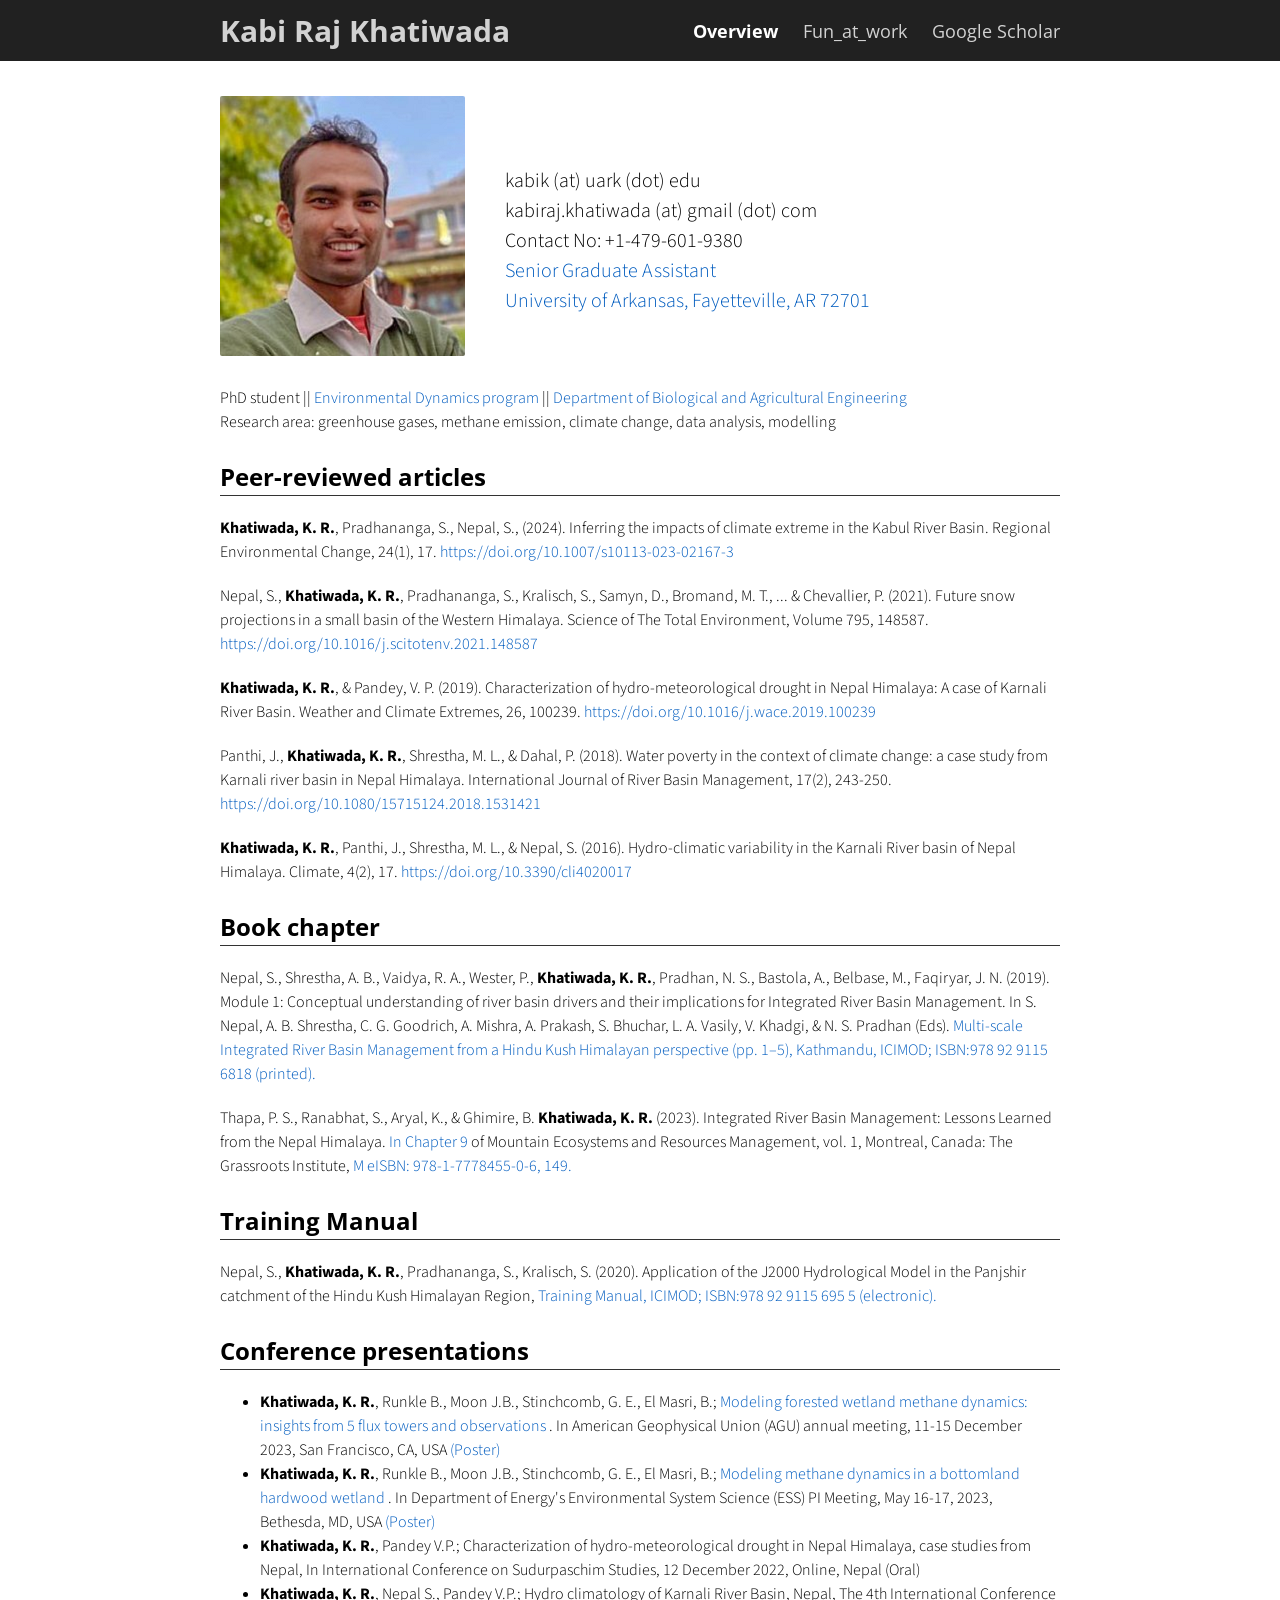
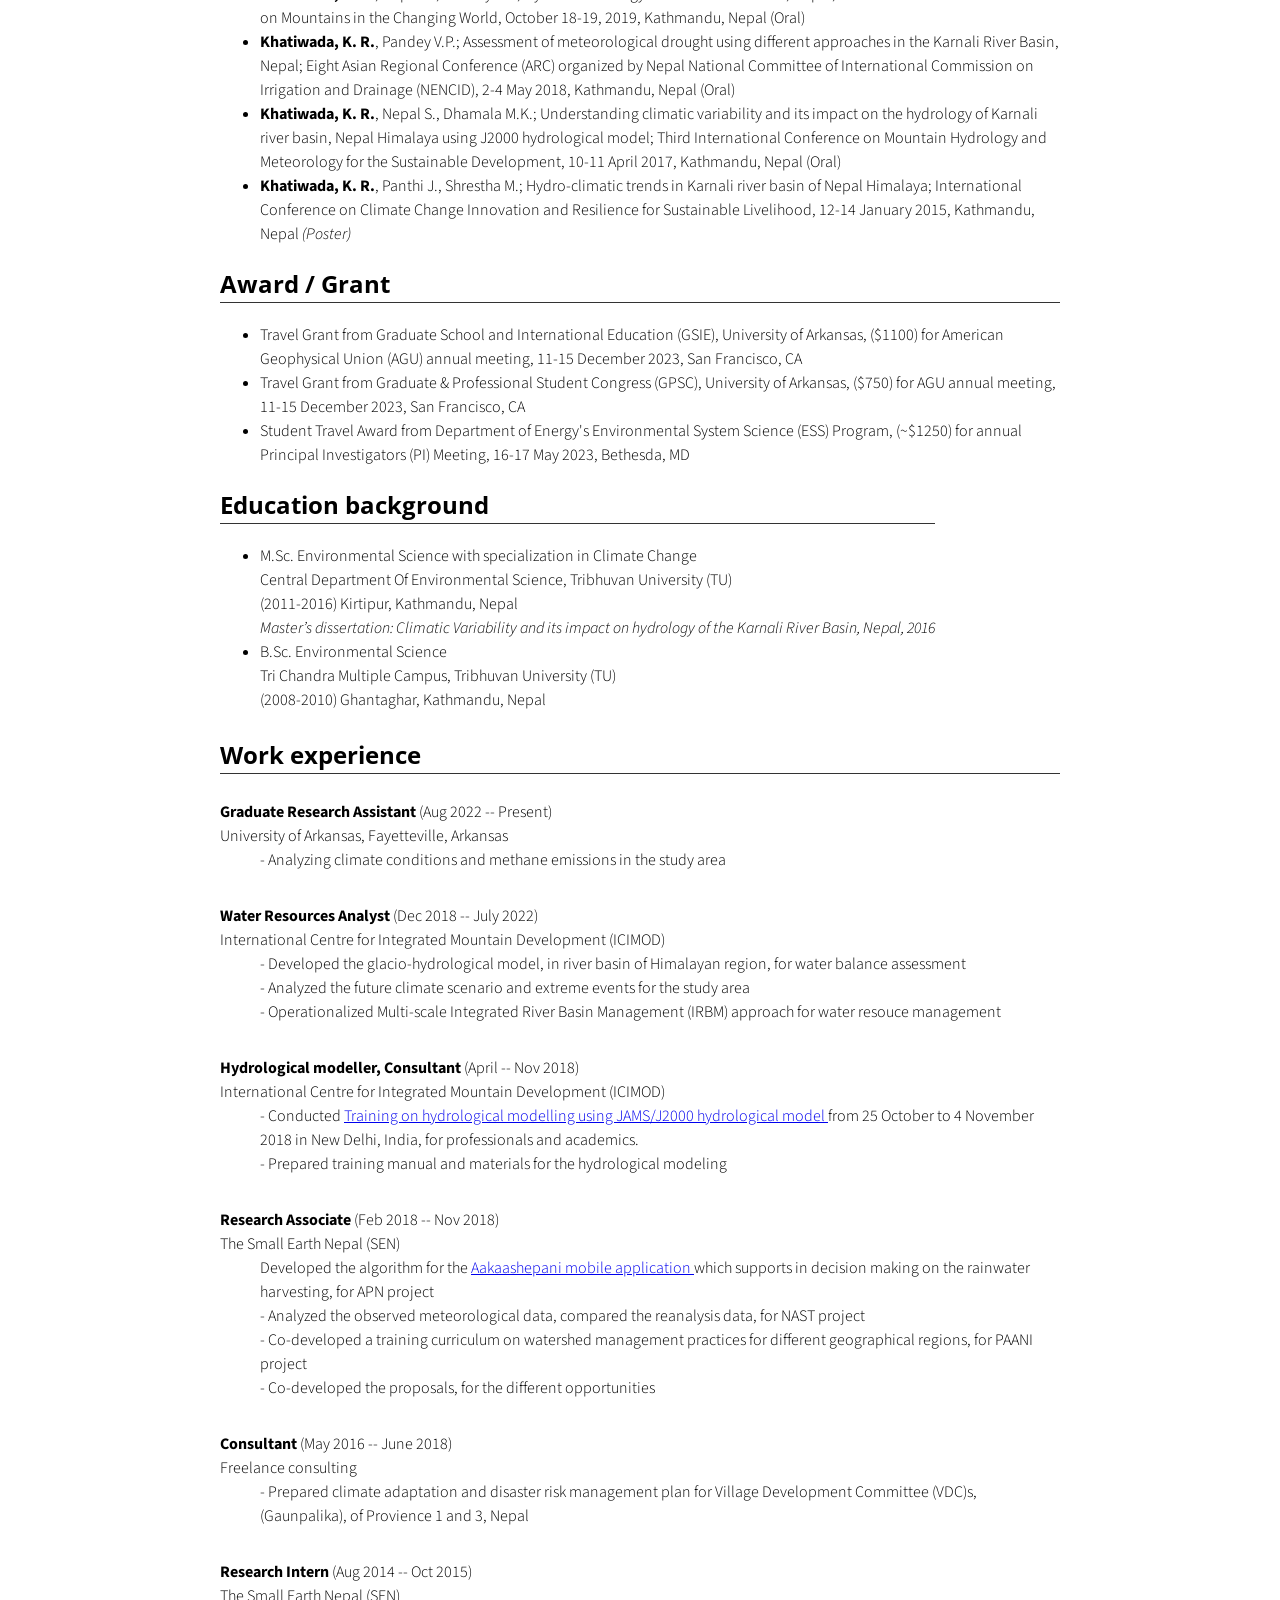
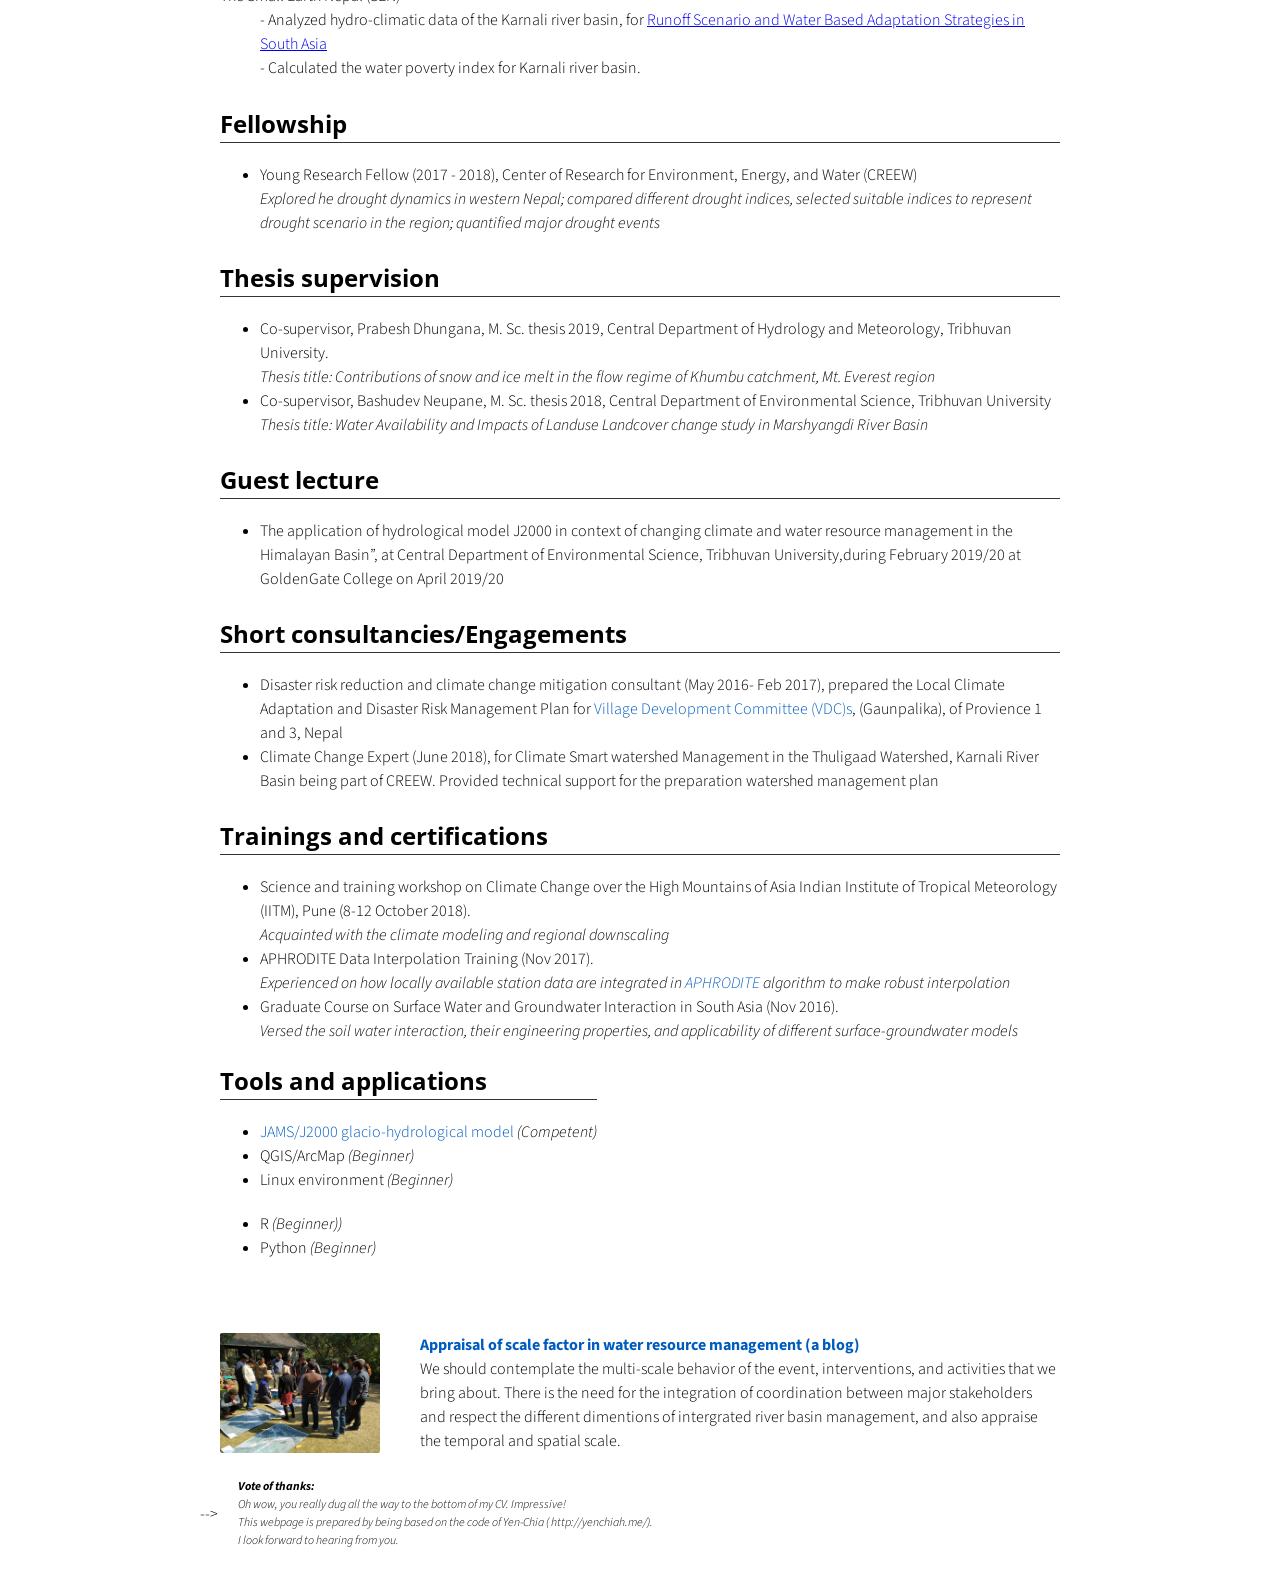
==== commit 9485de18: "fix grammars" ====
--- a/index.html
+++ b/index.html
@@ -181,9 +181,9 @@
 			<h2>Award / Grant </h2>
 			<hr>
 			 <ul>
-			 <li> Travel Grant from Graduate School and International Education (GSIE), University of Arkansas, ($1100) for AGU annual meeting, 11-15 December 2023, San Francisco, CA
+			 <li> Travel Grant from Graduate School and International Education (GSIE), University of Arkansas, ($1100) for American Geophysical Union (AGU) annual meeting, 11-15 December 2023, San Francisco, CA
         </li>
-        <li>Travel Grant from Graduate & Professional Student Congress (GPSC), University of Arkansas, ($750) for American Geophysical Union (AGU) annual meeting, 11-15 December 2023, San Francisco, CA
+        <li>Travel Grant from Graduate & Professional Student Congress (GPSC), University of Arkansas, ($750) for AGU annual meeting, 11-15 December 2023, San Francisco, CA
           </li>
           <li>Student Travel Award from Department of Energy's Environmental System Science (ESS) Program, (~$1250) for annual Principal Investigators (PI) Meeting, 16-17 May 2023, Bethesda, MD
             </li>
@@ -203,13 +203,11 @@
 				 <li>M.Sc. Environmental Science with specialization in Climate Change <br>
 							Central Department Of Environmental Science, Tribhuvan University (TU) <br>
 							(2011-2016) Kirtipur, Kathmandu, Nepal <br> 
-						<i>Master’s dissertation: Climatic Variability and its impact on hydrology of the Karnali River Basin, Nepal, 2016 <br> 
-              <br></i> 
+						<i>Master’s dissertation: Climatic Variability and its impact on hydrology of the Karnali River Basin, Nepal, 2016 <br></i> 
             </li>
 				  <li>B.Sc. Environmental Science <br>
 						Tri Chandra Multiple Campus, Tribhuvan University (TU) <br>
 						(2008-2010) Ghantaghar, Kathmandu, Nepal <br> 
-            <br> 
           </li>
 				</ul> 
 
@@ -256,8 +254,8 @@
 
         <dl>
 				  <dt><span class="highlight-text"> Consultant </span>  (May 2016 -- June 2018) </dt>
-				  <dt> Self </dt>
-				  <dd>- Prepared the Local Climate Adaptation and Disaster Risk Management Plan for Village Development Committee (VDC)s, (Gaunpalika), of Provience 1 and 3, Nepal </dd>
+				  <dt> Freelance consulting </dt>
+				  <dd>- Prepared climate adaptation and disaster risk management plan for Village Development Committee (VDC)s, (Gaunpalika), of Provience 1 and 3, Nepal </dd>
 				</dl>
 
 				<dl>
@@ -299,27 +297,7 @@
 		</div>
 		</div>
 				
-				
-			<!-- .................................................................................................	 -->
-			<!-- ............................................................................................. -->
-			 
-			 <div class="flex-row">
-          <div class="flex-item flex-column"> 
-			 	 <h2 class="add-top-margin"> Workshop/Presentation for technical audiance </h2>
-			 <hr>
-
-        <ul>
-			<li> Training on the <a class="break-long-url" target="_blank" href="https://www.icimod.org/event/regional-climate-change-projections-cordex/"> Regional climate change projections: Climate change analysis using CORDEX regional climate models over South Asia;  </a> during  12-21 October 2020 </li>
-		   	<li> Training on the <a class="break-long-url" target="_blank" href="https://www.icimod.org/event/resilient-watersheds-for-integrated-river-basin-management/"> Resilient watersheds for integrated river basin management;  </a> during 06 October 2020 to 16 October 2020 </li>
-		        <li>Training on the Impact of Climate Change on Kabul River Basin using the JAMS/J2000 Modelling System; at ICIMOD, Nepal, during 06-16 November 2019 </li>
-			 <li>On the Job, and Refresher Training for water avaliability analysis in the selected basins using the JAMS/J2000 modelling approach; at ICIMOD, Nepal, during April-May 2019 and Sept 2019, respectively.</li>
-			  <li>Training workshop on Hydrological Modelling using JAMS/J2000; at New Delhi, India, during 25 October - 5 November 2018 </li>
-			   <li>Practical demonstration exercise on the use of the hydrological model to study the impact of climate change on snowmelt and water availability (co-lead) at Science and training workshop on Climate Change over the High Mountains of Asia; at IITM, Pune, India, during  08-12 October 2018 </li>
-			   <li> Session on the efficient use of the tools such as Open Data Kit (ODK) or KoBoToolbox for collecting, managing, and using data at  <a class="break-long-url" target="_blank" href="http://www.smallearth.org.np/graduates-hive-synergizing-knowledge-on-biodiversity/">Graduates Hive: Synergizing Knowledge on Biodiversity, </a> during May 2018 </li>		
-			  </ul>
-			</div>
-		   </div>
-				
+		
 			  <!-- end of the topic  -->
 			  <!-- ............................................................................. -->
 			  
@@ -374,101 +352,21 @@
           	<ul>
 				 <li><a class="break-long-url" target="_blank" href="http://jams.uni-jena.de/">JAMS/J2000 glacio-hydrological model </a> 
 						<i> (Competent) </i></li>
-				  <li>QGIS/ArcMap <i> (Competent) </i> </li>
+				  <li>QGIS/ArcMap <i> (Beginner) </i> </li>
 				  <li>Linux environment <i> (Beginner) </i> </li>
 				</ul> 
 				
 				<ul>
-				  <li>R <i> (Competent) </i> </li>
+				  <li>R <i> (Beginner)) </i> </li>
 				  <li>Python <i> (Beginner) </i> </li>
+          <br>
+          <br>
 				</ul> 
 		</div>
 		</div>
 		<!--End of research experience-->	
 				
 				
-
-		<!--End of research experience-->	
-							
-				
-				
-				
-	        <!-------------------------------------------------------------------------------------------->
-        <!--Research-->
-<!--         <div class="flex-row">
-          <div class="flex-item flex-column">
-            <h2 class="add-top-margin">Education background</h2>
-            <hr>	
-
-				<table style="width:100%">
-				  <tr>
-					<th>Institution</th>
-					<th>Degree</th> 
-					<th>Location</th>
-				  </tr>
-				  <tr>
-					<td>Tribhuvan University (TU),  Central Department Of Environmental Science 
-					</td>
-					<td>M.Sc. Environmental Science with specialization in Climate Change</td>
-					<td>Kirtipur, Kathmandu, Nepal (2010-2017)</td>
-				  </tr>
-				  <tr>
-					<td	colspan="2"> <i>Master’s dissertation: Climatic Variability and Its impact on Hydrology of the Karnali River Basin, Nepal, 2016, <br /> Supervisor: Dr. Santosh Nepal </i>	</td>
-					<td></td>
-				  </tr>
-				  <tr>
-					<td>Tribhuvan University (TU), Tri Chandra Multiple Campus</td>
-					<td>B.Sc. Environmental Science</td>
-					<td>Ghantaghar, Kathmandu, Nepal (2008-2010)</td>
-				  </tr>
-				  <tr>
-					<td>Higher Secondary Education Board, National Integrated College</td>
-					<td>Intermediate level,  Science</td>
-					<td>Dillibazar, Kathmandu, Nepal (2006-2007)</td>
-				  </tr>
-				</table>
-				<hr>
-				</div>
-				</div> -->
-		<!--End of education-->
-        <!-------------------------------------------------------------------------------------------->
-        <!--Research-->
-        <!--Start List of Projects-->
-<!--         <div class="flex-row">
-          <div class="flex-item flex-column full-width">
-            <h2 class="add-top-margin"> Blogs/other publications</h2>
-            <hr>
-          </div>
-        </div> -->
-		
-		  <!-- <div class="flex-row">
-          <div class="flex-item flex-column">
-			<h2>Blogs/other publications</h2>
-			 <hr> -->
-			 
-		
-		
-		
-		
-        <!--End Text Only-->
-        <!-------------------------------------------------------------------------------------------->
-        <!--Linking some fun projects-->
-		<!-- <div class="flex-row"> -->
-          <!-- <div class="flex-item flex-column full-width"> -->
-            <!-- <h2 class="add-top-margin">Et cetera</h2> -->
-            <!-- <hr> -->
-          <!-- </div> -->
-        <!-- </div> -->
-        <!-- <div class="flex-row">
-          <div class="flex-item flex-item-stretch flex-column">
-            <img class="image max-width-400" src="img/figure21.png">
-          </div>
-          <div class="flex-item flex-item-stretch-4 flex-column">
-            <p class="text">
-              <a class="highlight-text" href="https://kabiraj404.wordpress.com/2018/05/27/different-dimensions-of-jumla/" target="_blank" >Different dimensions of Jumla (a blog) </a><br>
-              Jumla is the starting point for treks to Rara Lake in Mugu and Shey-Phoksundo Lake in Dolpa district. Jumla looks spectucalar during the during June to October especially due to ambient weather and greenery. In the newspapers you will hear about its social issue, developmental activites but once you reach there, you would realize it has more beauty to offer for you.  
-            </p>
-          </div>
         </div>
         <div class="flex-row">
           <div class="flex-item flex-item-stretch flex-column">
@@ -488,10 +386,11 @@
           <div class="flex-item flex-item-stretch flex-column">
             <p class="text text-small text-italic">
                <span class="highlight-text">Vote of thanks:</span>  <br>
-               Thank you for going through my CV. <br>
+               Oh wow, you really dug all the way to the bottom of my CV. Impressive! <br>
                This webpage is prepared by being based on the code of Yen-Chia ( http://yenchiah.me/). <br>
-               I am looking forward to hearing from you, exchanging thoughts, reflections or ideas. 
-            </p>
+               I look forward to hearing from you.
+            </p>
+
           </div>
         </div>
         <!--End Credits-->
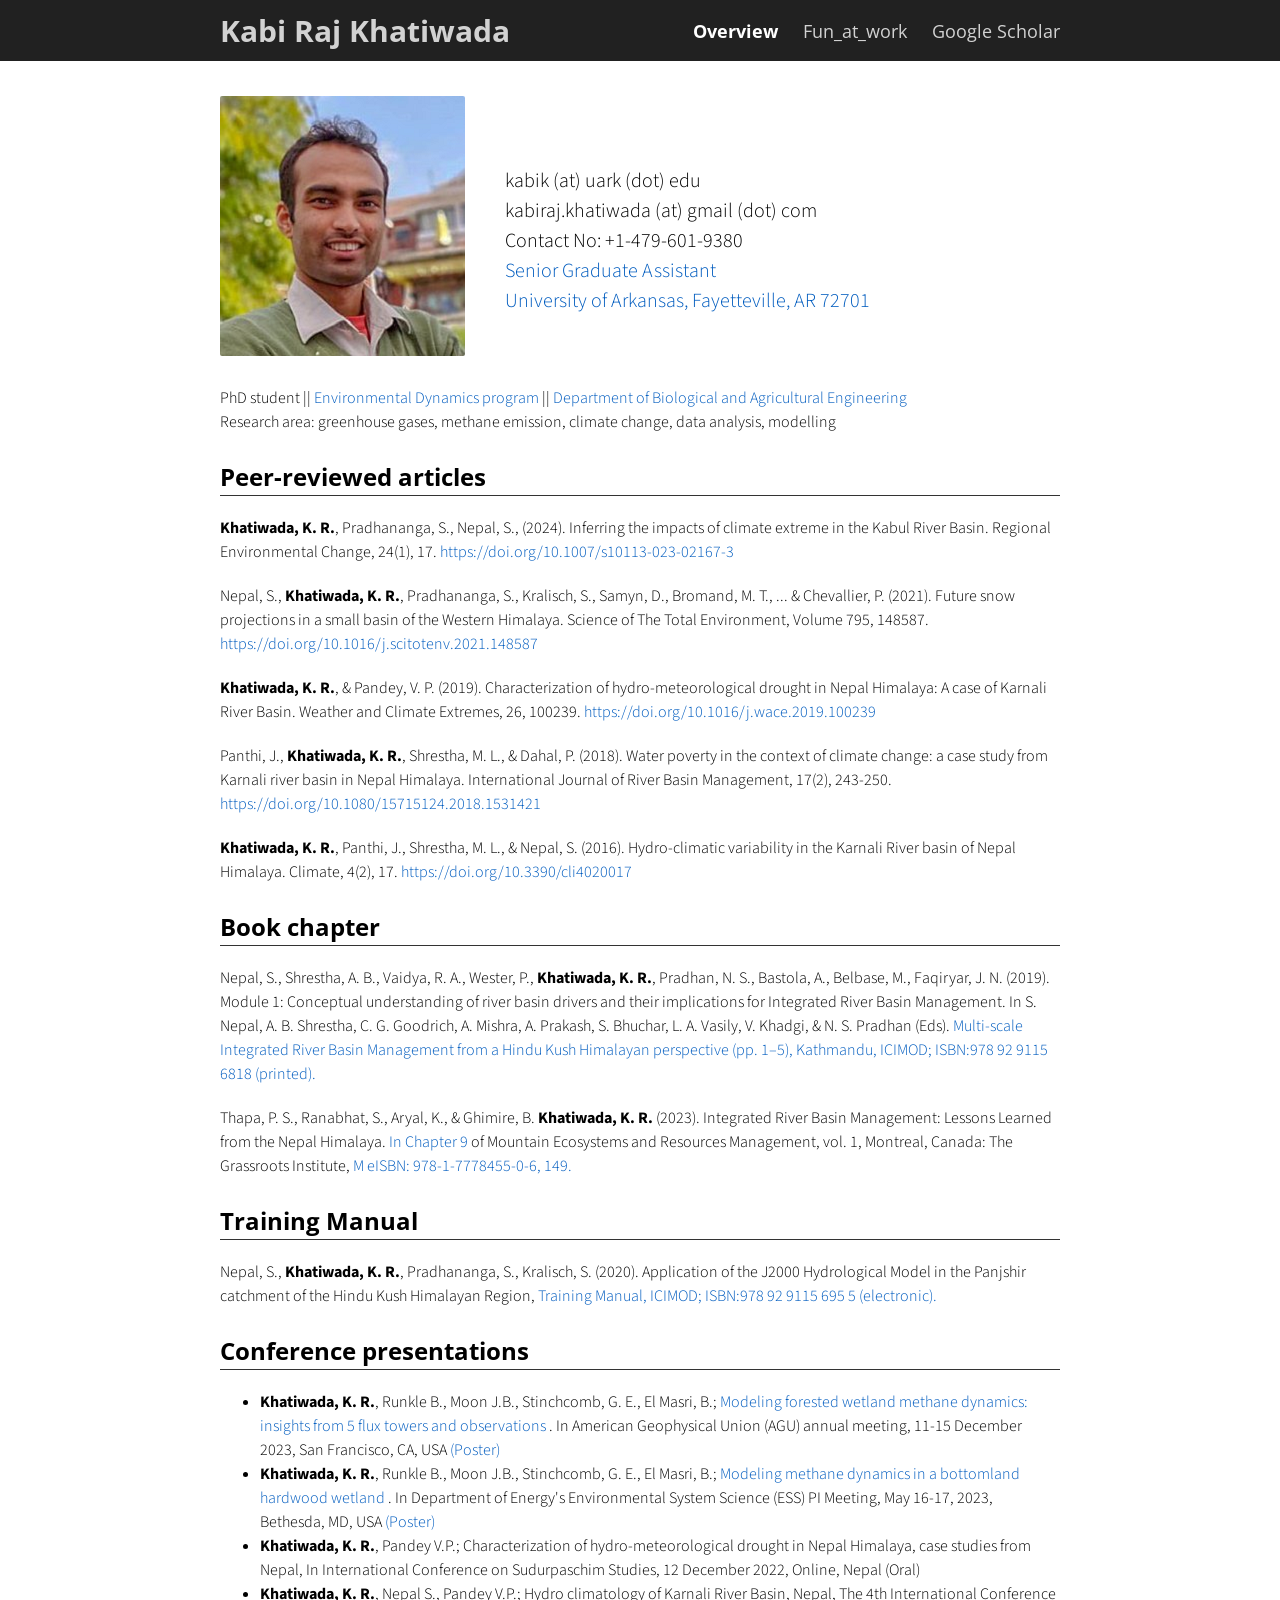
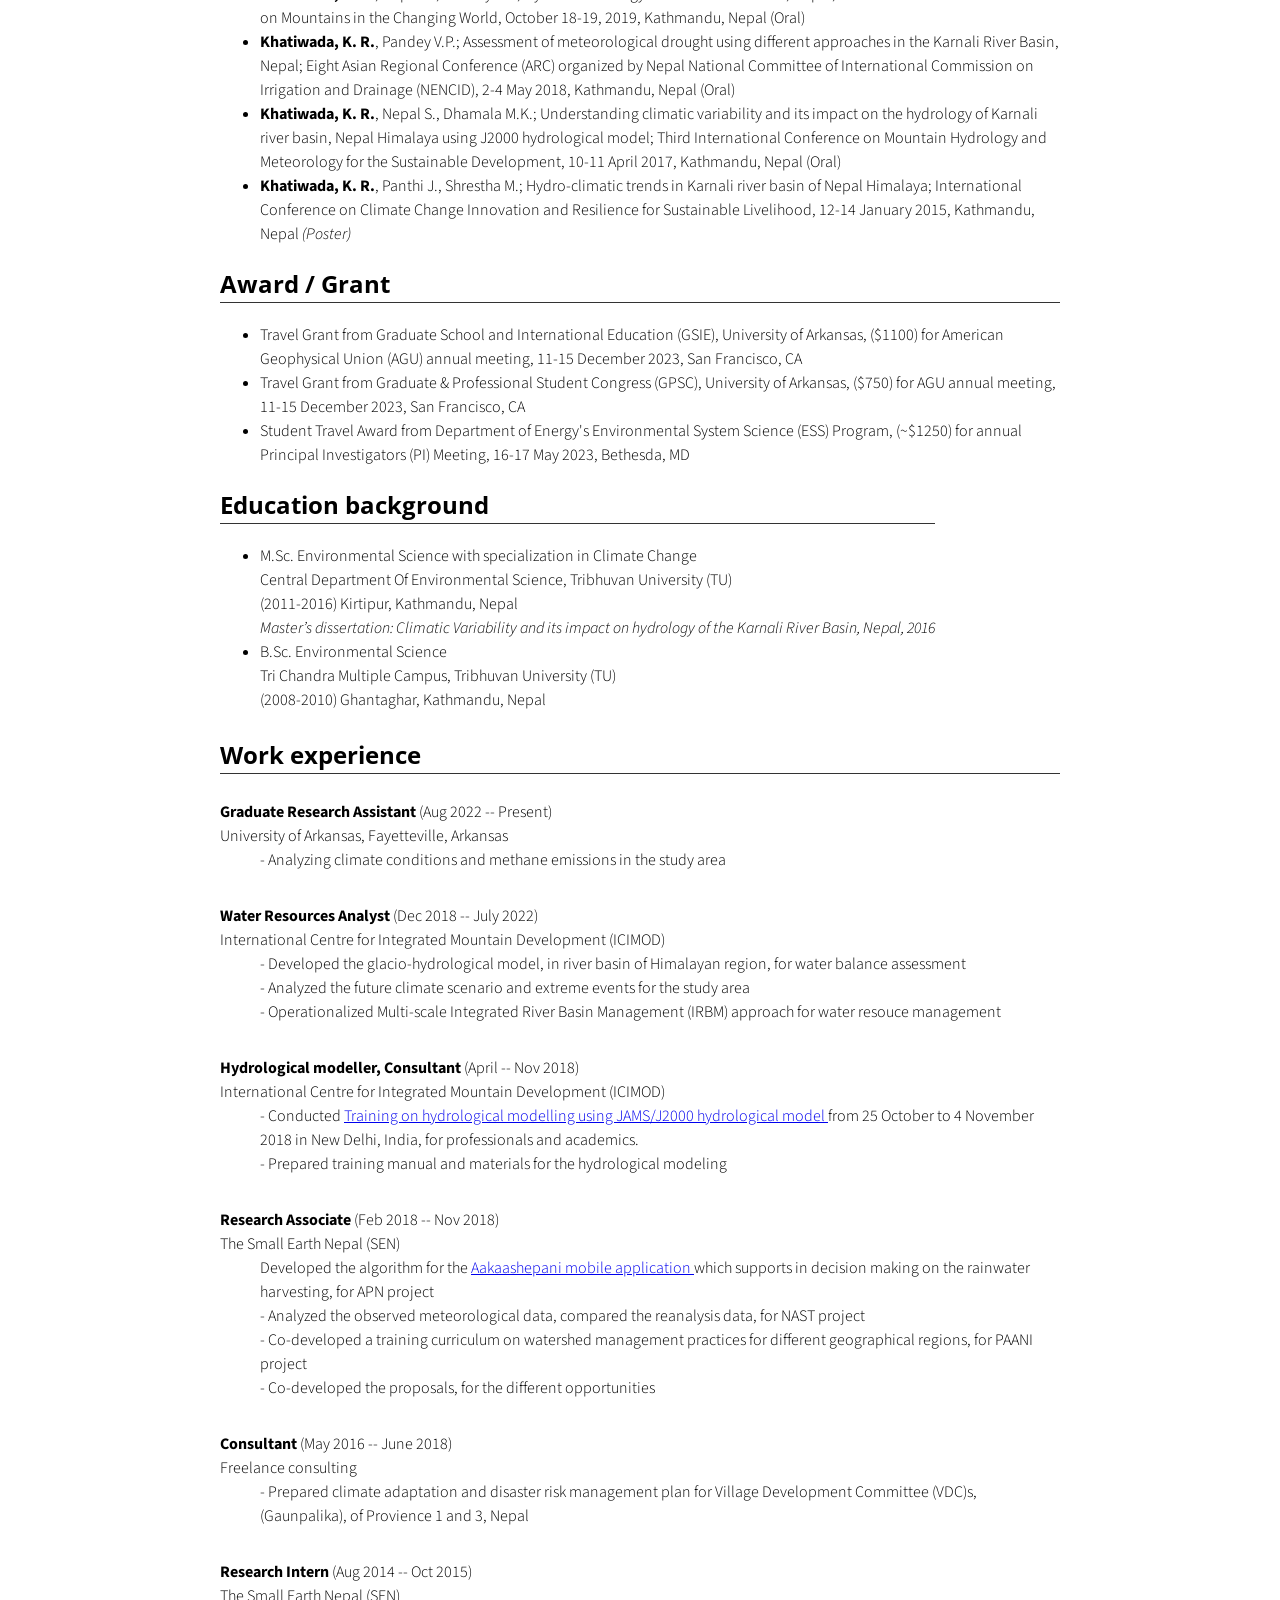
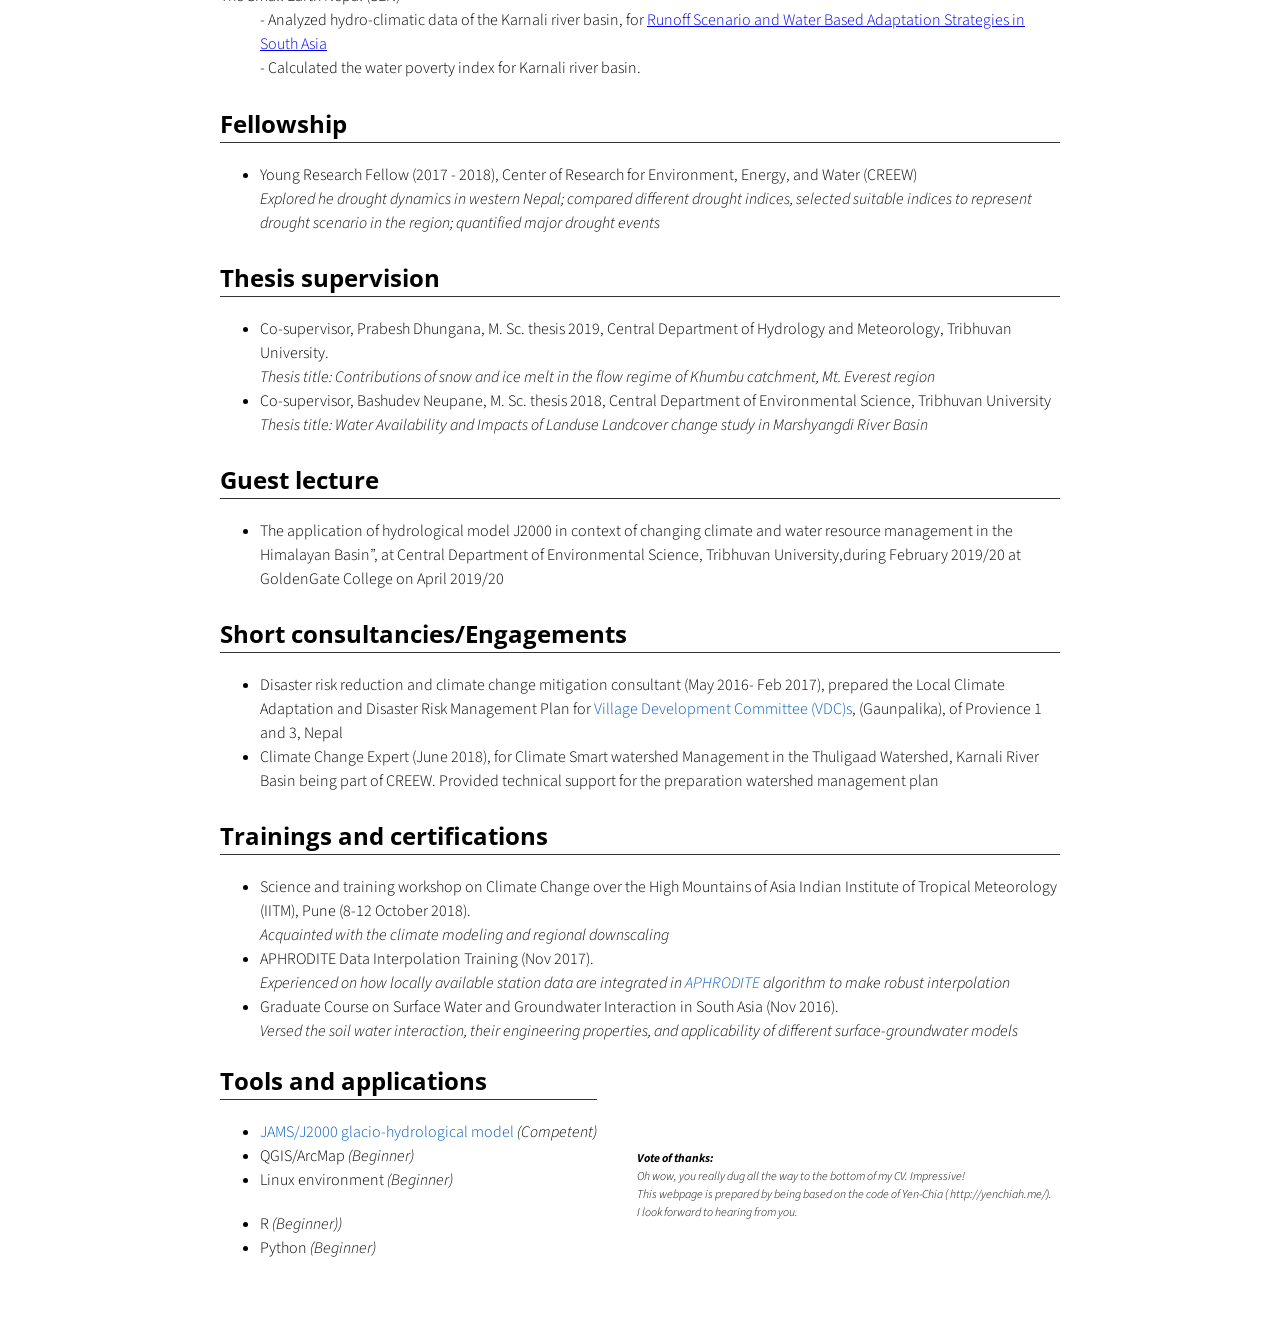
==== commit f9a1baee: "did i mess ?" ====
--- a/index.html
+++ b/index.html
@@ -366,19 +366,7 @@
 		</div>
 		<!--End of research experience-->	
 				
-				
-        </div>
-        <div class="flex-row">
-          <div class="flex-item flex-item-stretch flex-column">
-            <img class="image max-width-400" src="img/figure22v2.png">
-          </div>
-          <div class="flex-item flex-item-stretch-4 flex-column">
-            <p class="text">
-              <a class="highlight-text" href="https://kabiraj404.wordpress.com/2020/03/07/appraisal-of-scale-factor-in-water-resource-management/" target="_blank" >Appraisal of scale factor in water resource management (a blog)</a><br>
-				We should contemplate the multi-scale behavior of the event, interventions, and activities that we bring about. There is the need for the integration of coordination between major stakeholders and respect the different dimentions of intergrated river basin management, and also appraise the temporal and spatial scale.  
-            </p>
-          </div>
-        </div> -->
+        
         <!--End List of Projects-->
         <!-------------------------------------------------------------------------------------------->
         <!--Start Credits--> 
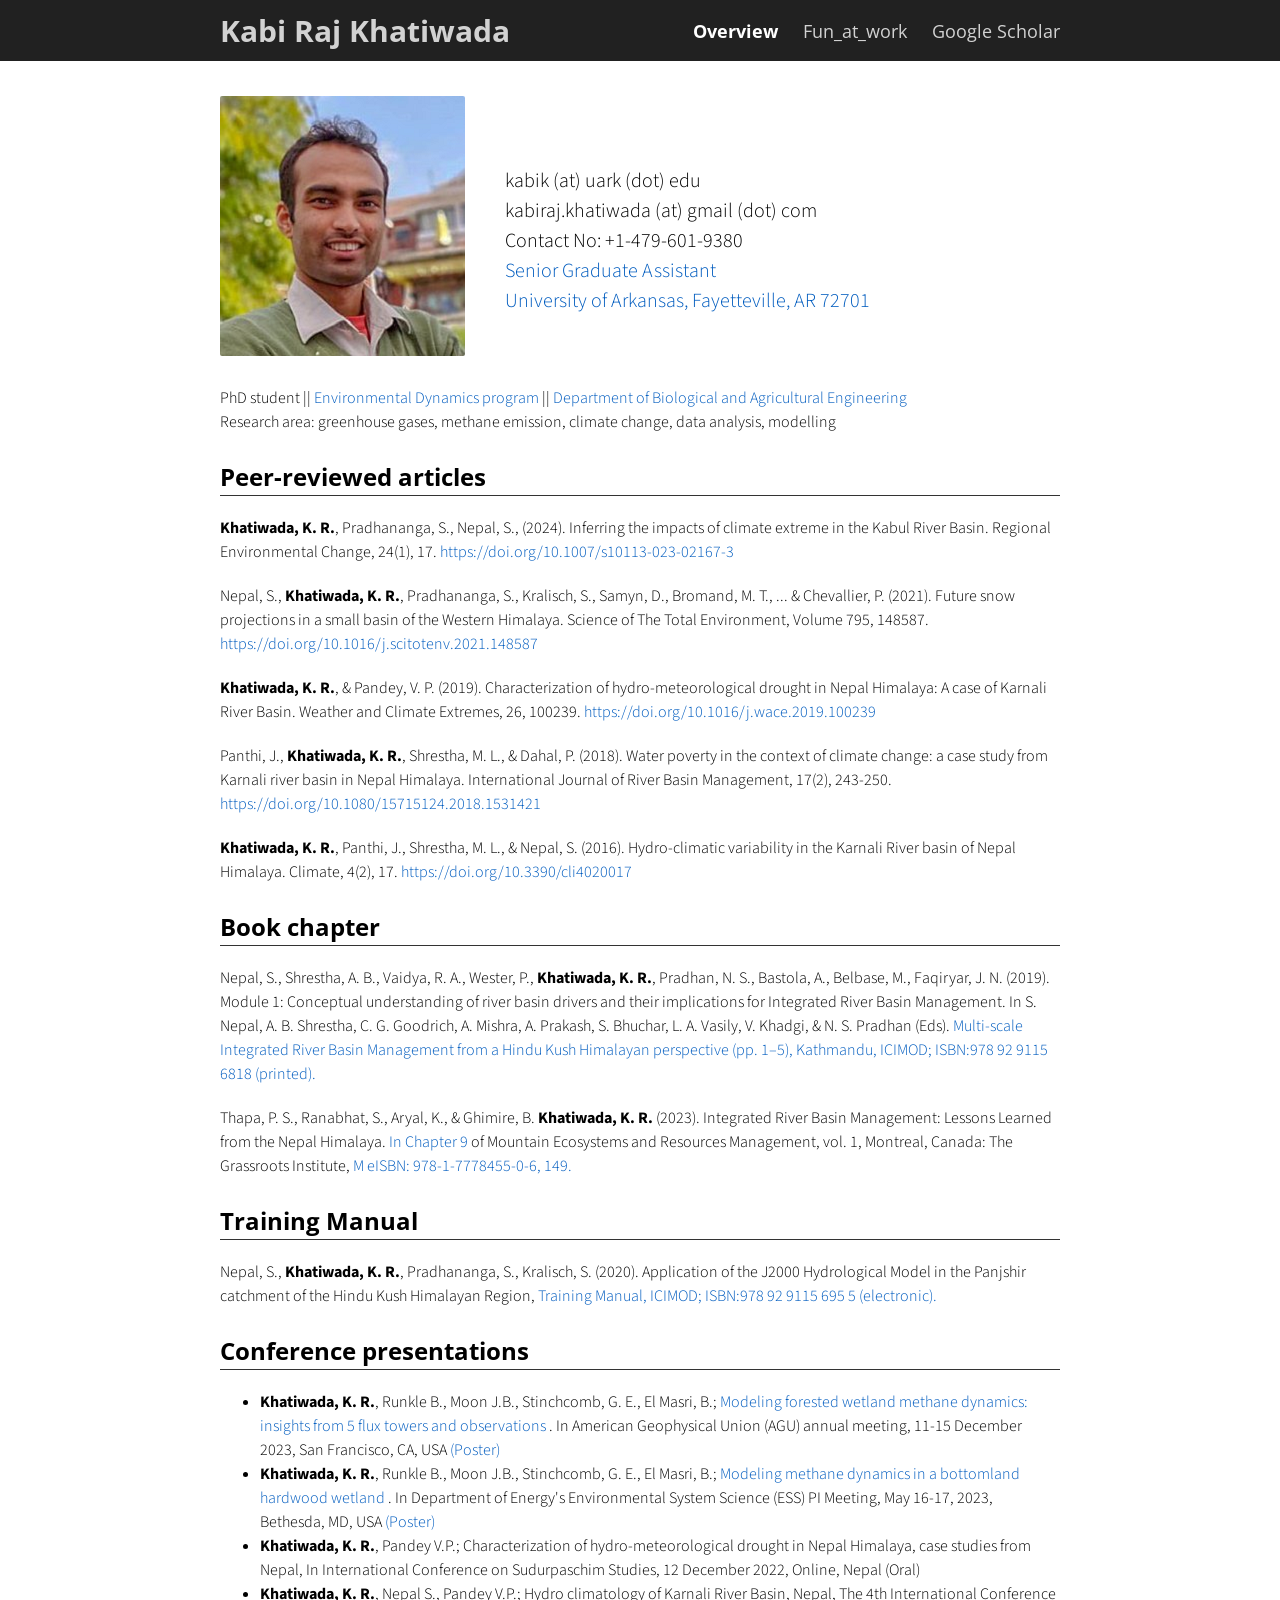
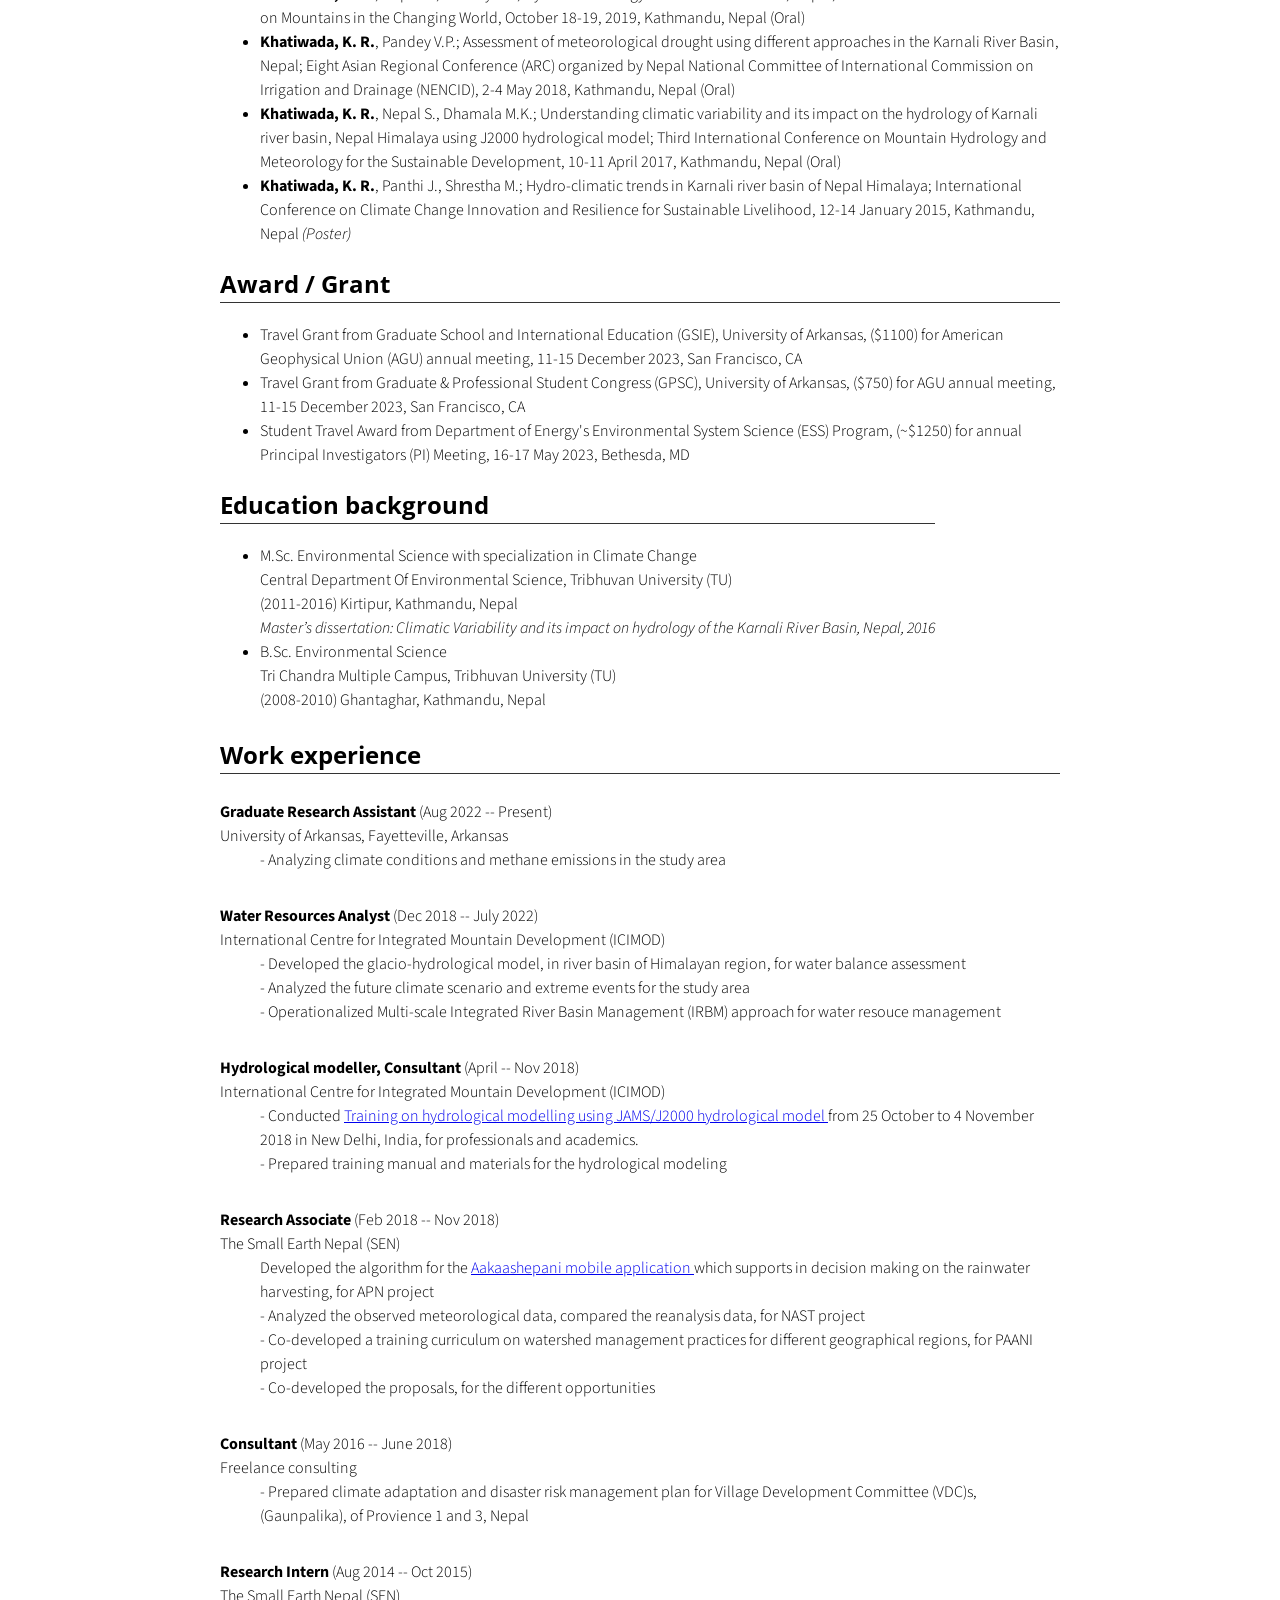
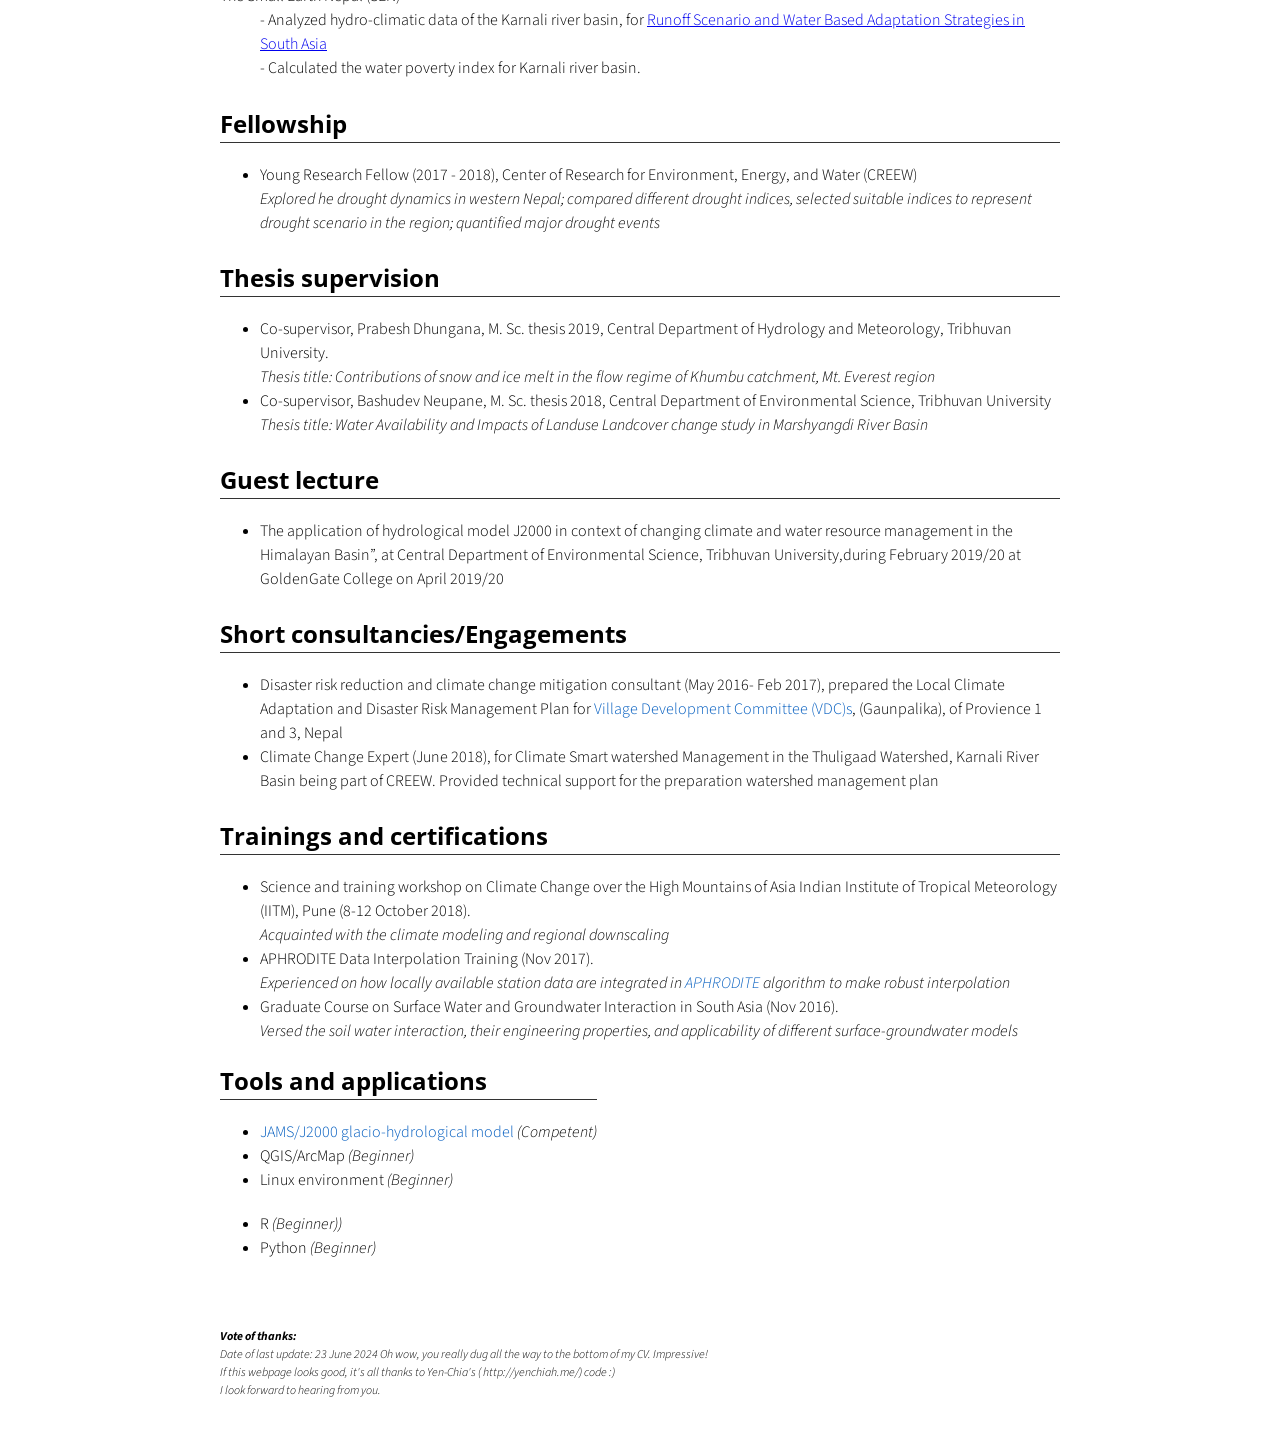
==== commit 59d214ce: "widget update half" ====
--- a/index.html
+++ b/index.html
@@ -374,9 +374,11 @@
           <div class="flex-item flex-item-stretch flex-column">
             <p class="text text-small text-italic">
                <span class="highlight-text">Vote of thanks:</span>  <br>
+               Date of last update: 23 June 2024
                Oh wow, you really dug all the way to the bottom of my CV. Impressive! <br>
-               This webpage is prepared by being based on the code of Yen-Chia ( http://yenchiah.me/). <br>
-               I look forward to hearing from you.
+               If this webpage looks good, it's all thanks to Yen-Chia's ( http://yenchiah.me/) code :) <br>
+               I look forward to hearing from you. <br>
+               
             </p>
 
           </div>
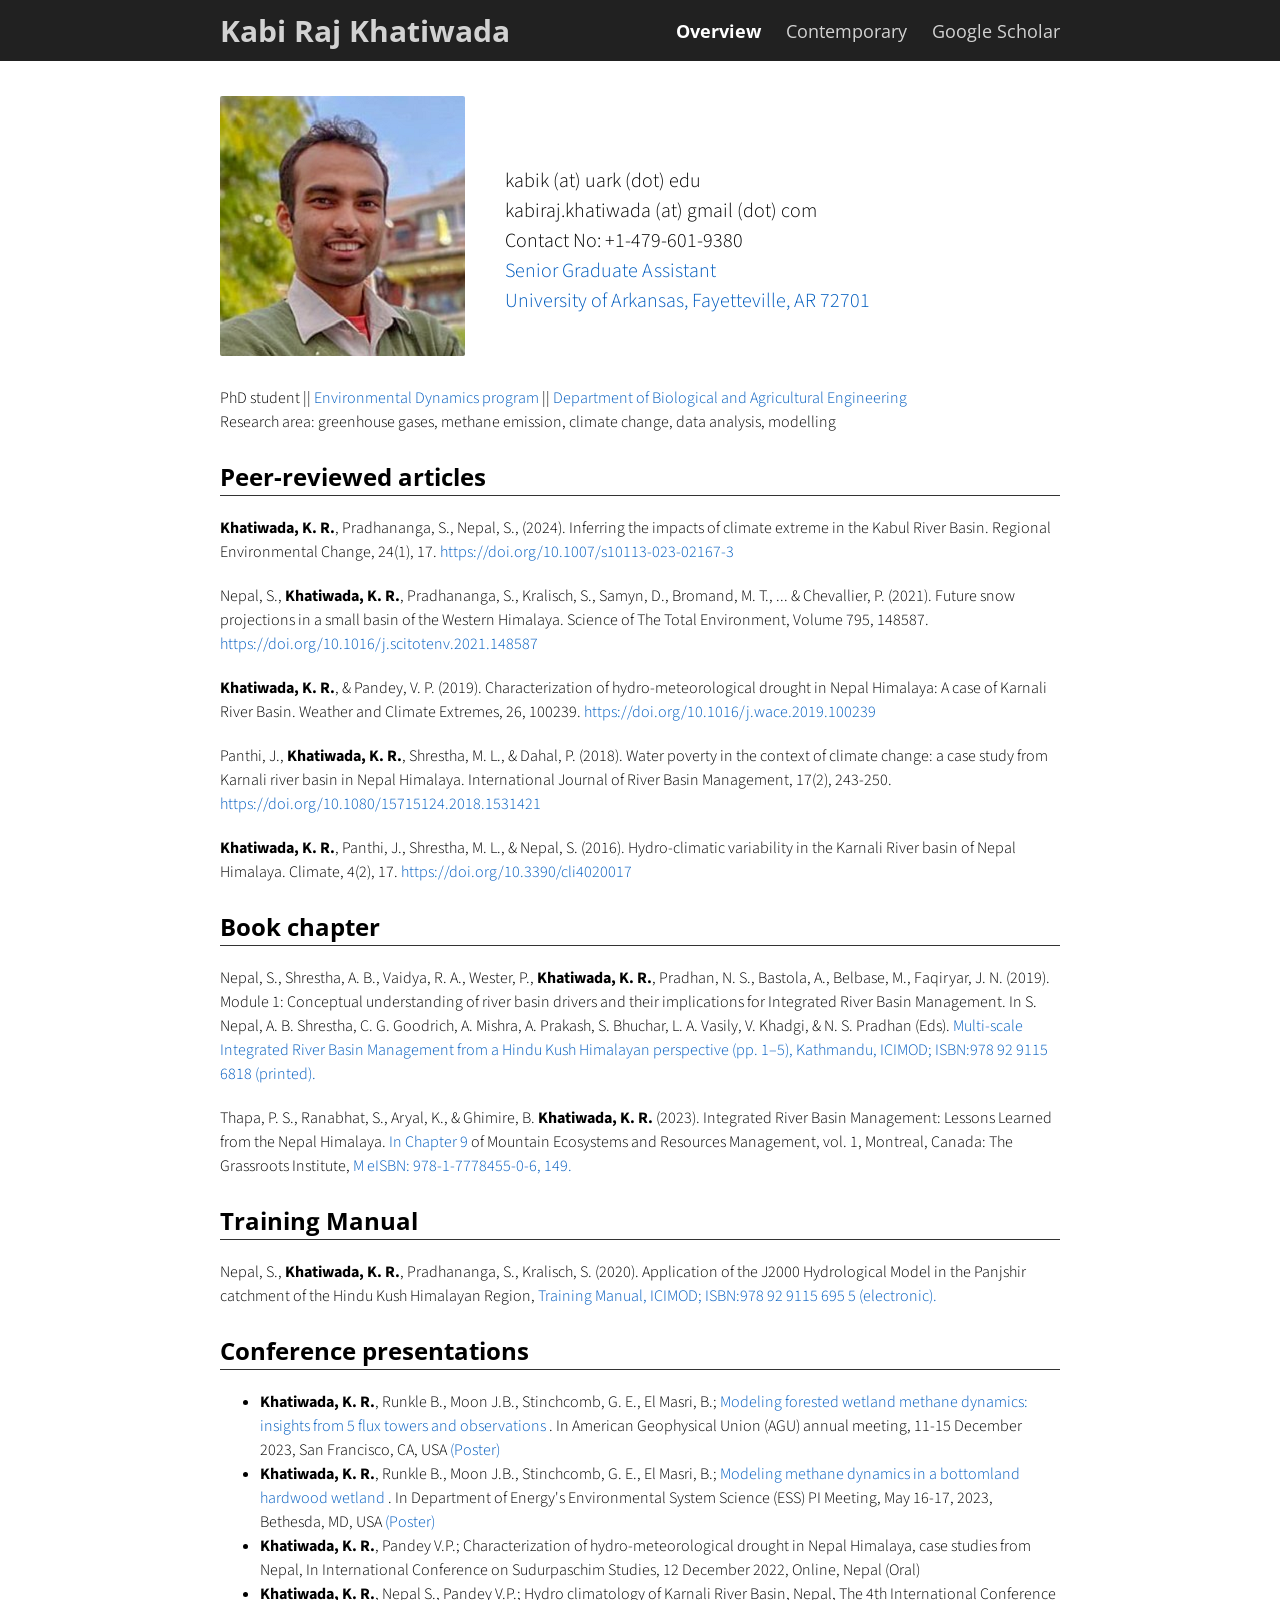
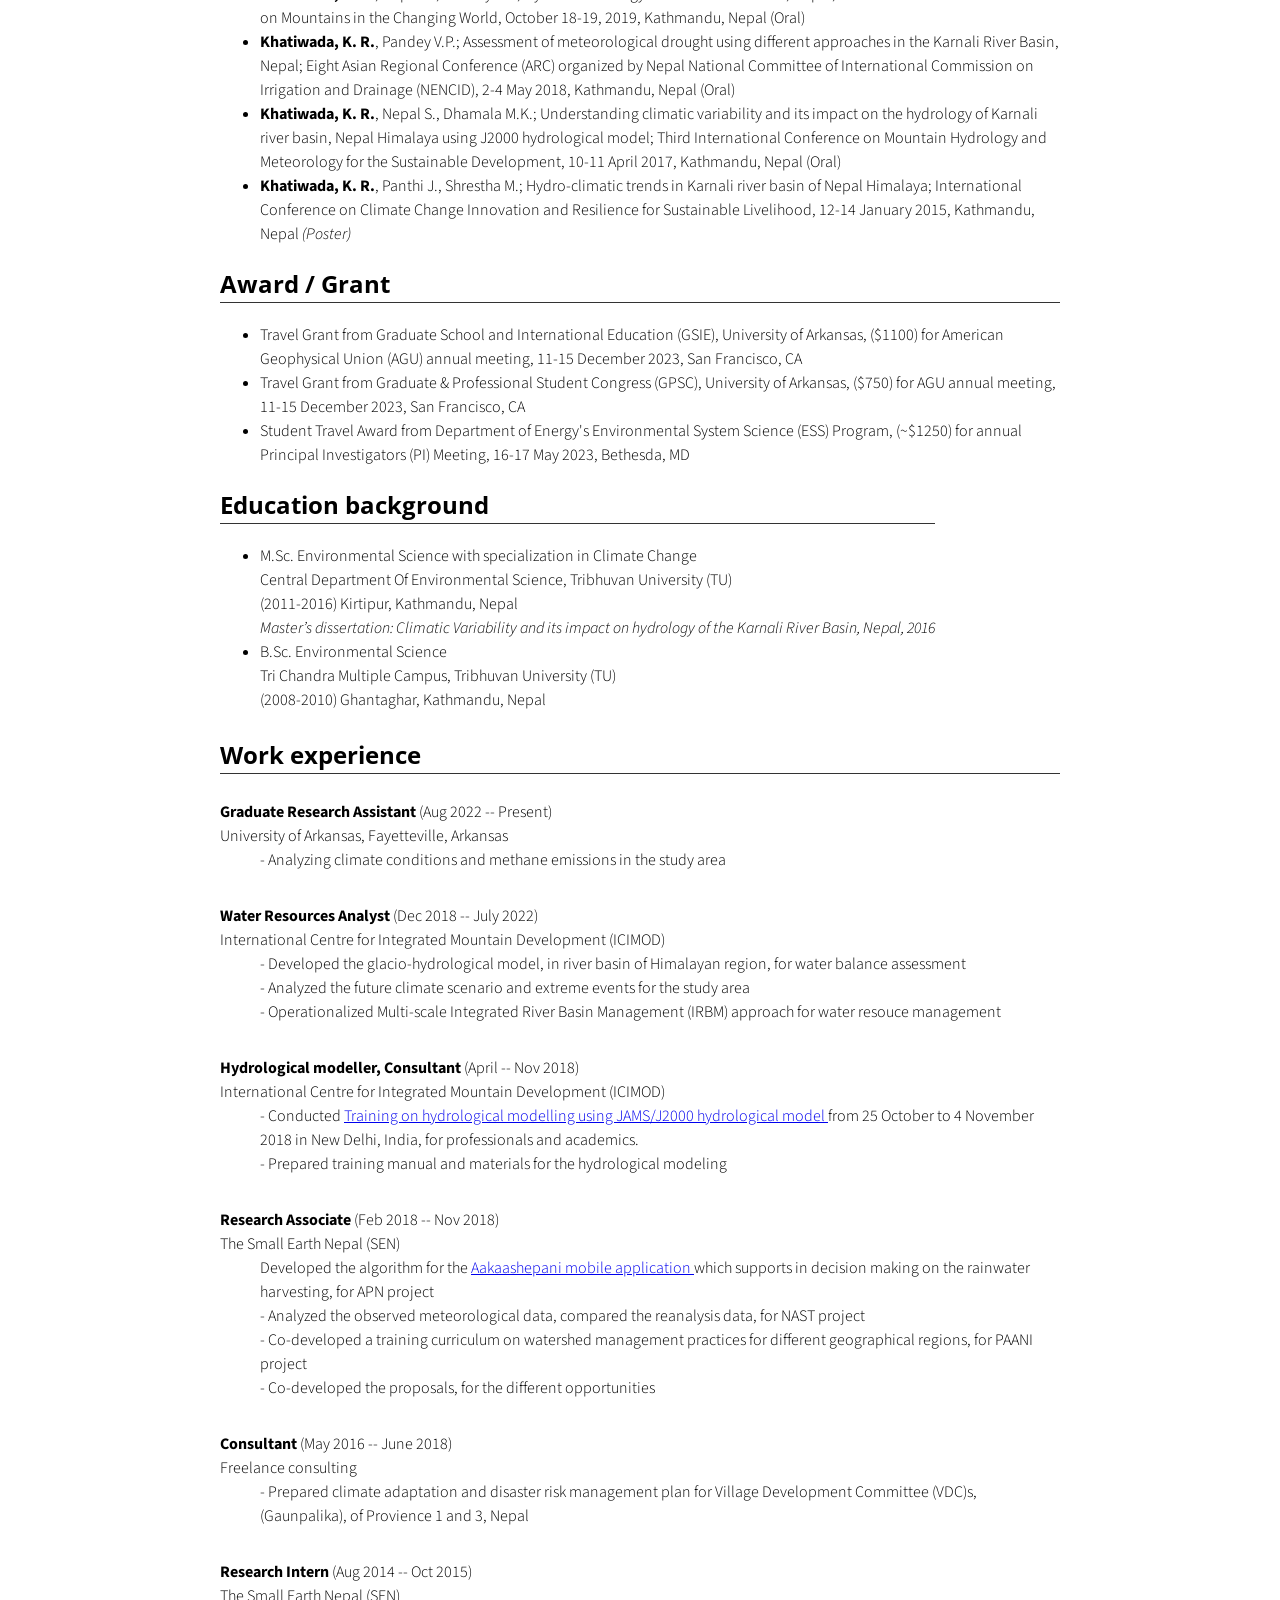
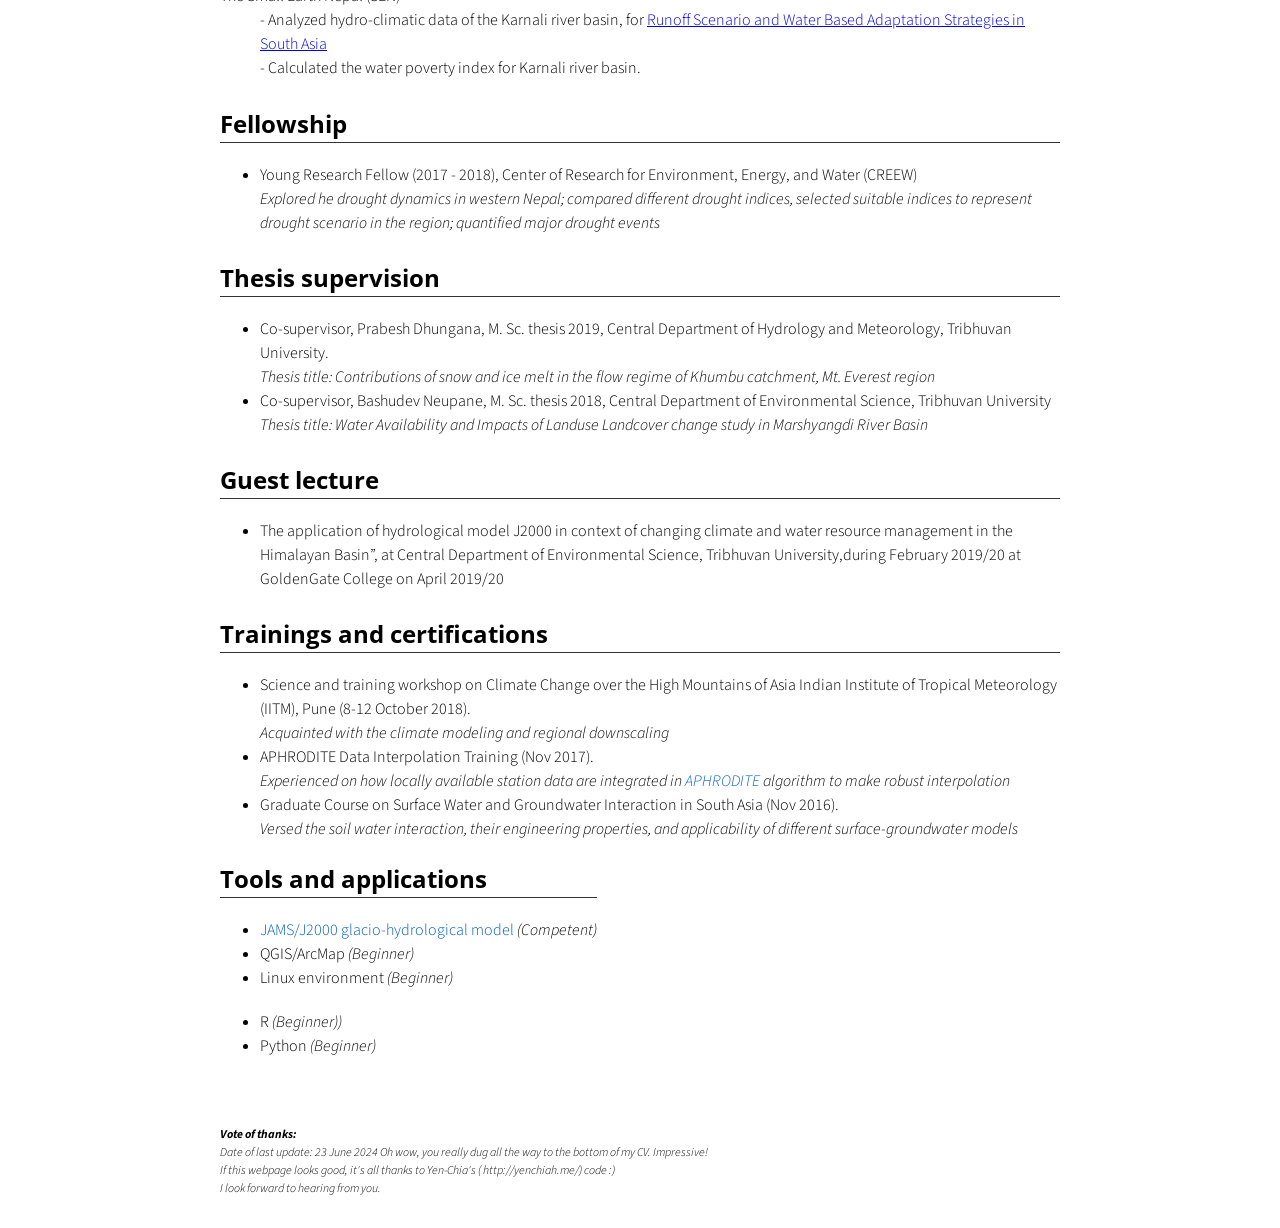
==== commit d8aa8be8: "visualCV" ====
--- a/index.html
+++ b/index.html
@@ -312,19 +312,7 @@
 		</div>
 			</div>
 		<!--End of research experience-->
-					
-			<!-- ............................................................................................... -->
-		<div class="flex-row">
-          <div class="flex-item flex-column"> 	 
-			 <h2 class="add-top-margin">Short consultancies/Engagements</h2>
-			 <hr>
-            <ul>
-			  <li>Disaster risk reduction and climate change mitigation consultant (May 2016- Feb 2017), prepared the Local Climate Adaptation and Disaster Risk Management Plan for <a class="break-long-url" target="_blank" href="https://en.wikipedia.org/wiki/Village_development_committee_(Nepal)">Village Development Committee (VDC)s</a>, (Gaunpalika), of Provience 1 and 3, Nepal </li>
-              <li>Climate Change Expert (June 2018), for Climate Smart watershed Management in the Thuligaad Watershed, Karnali River Basin  being part of CREEW. Provided technical support for the preparation watershed management plan </li>
-            </ul>
-			</div>
-			</div>
-			
+						
 			<!-- ............................................................................................. -->
 			
 		<div class="flex-row">
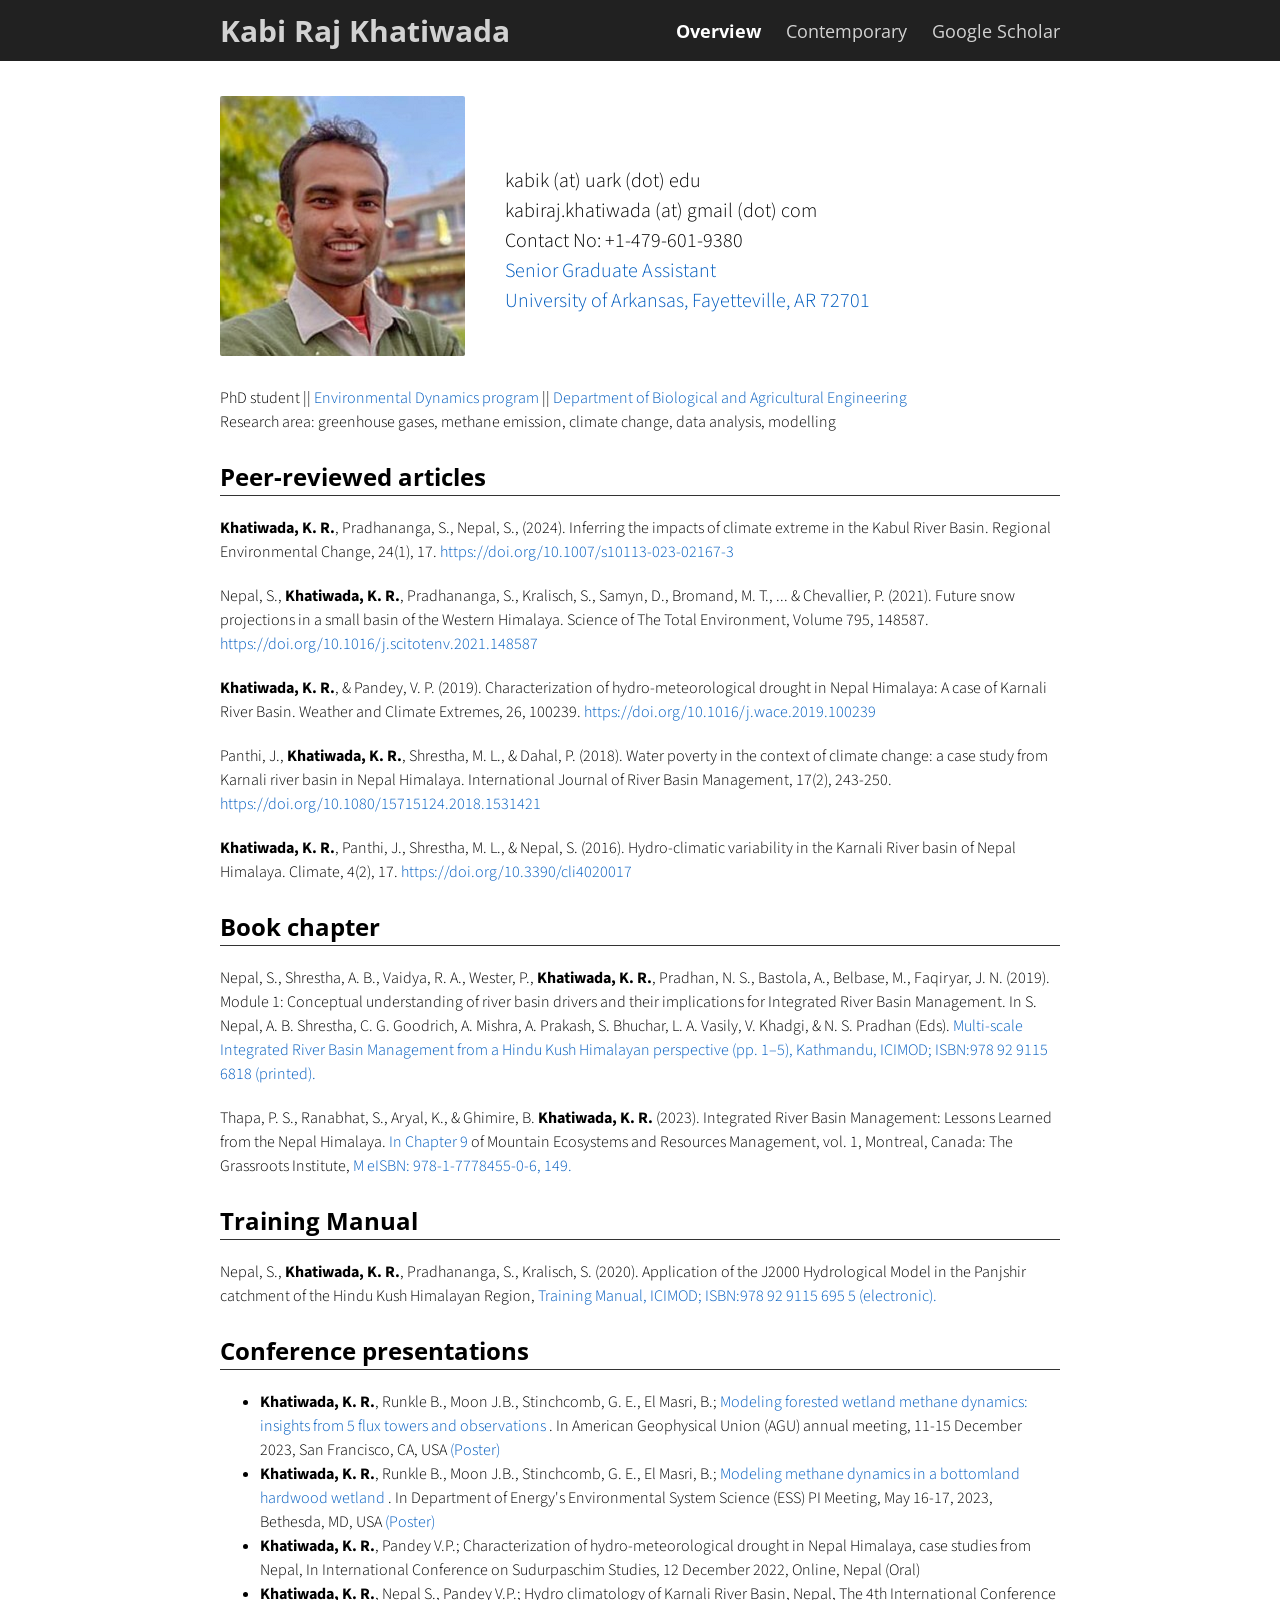
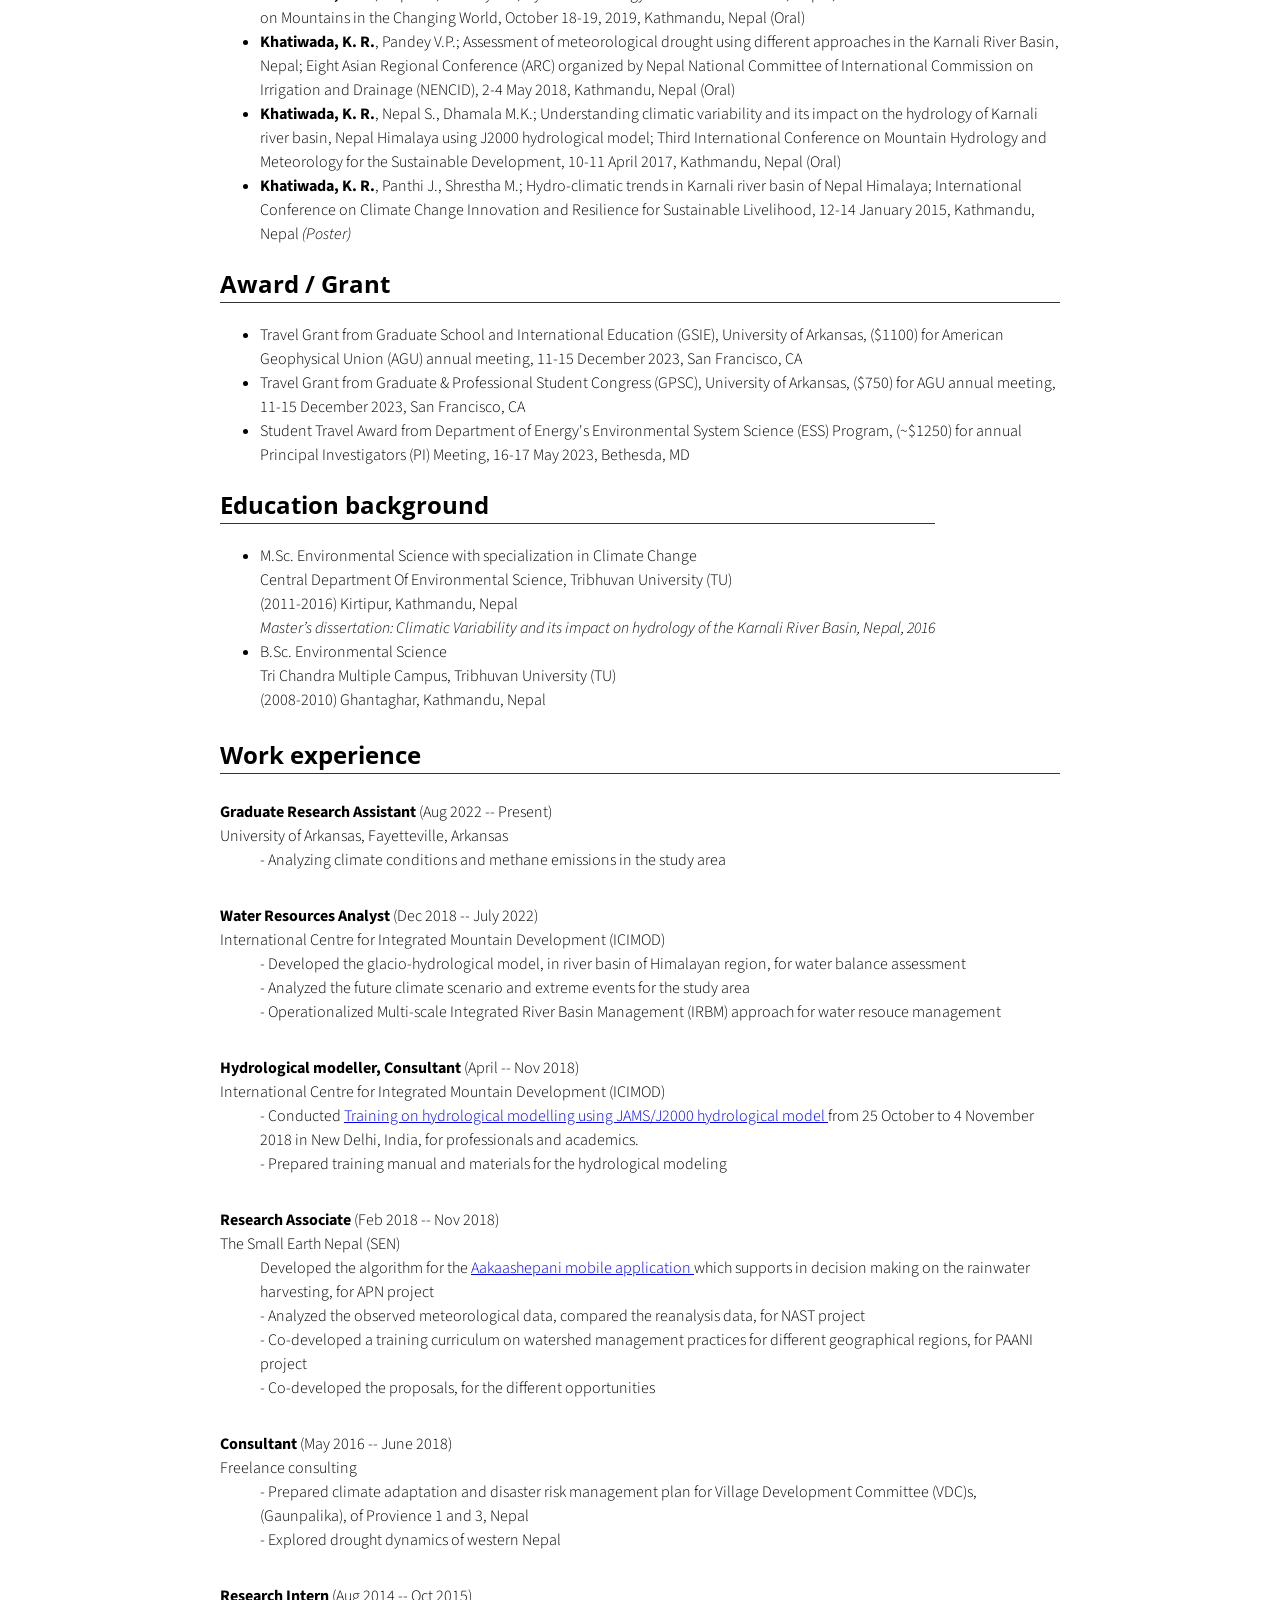
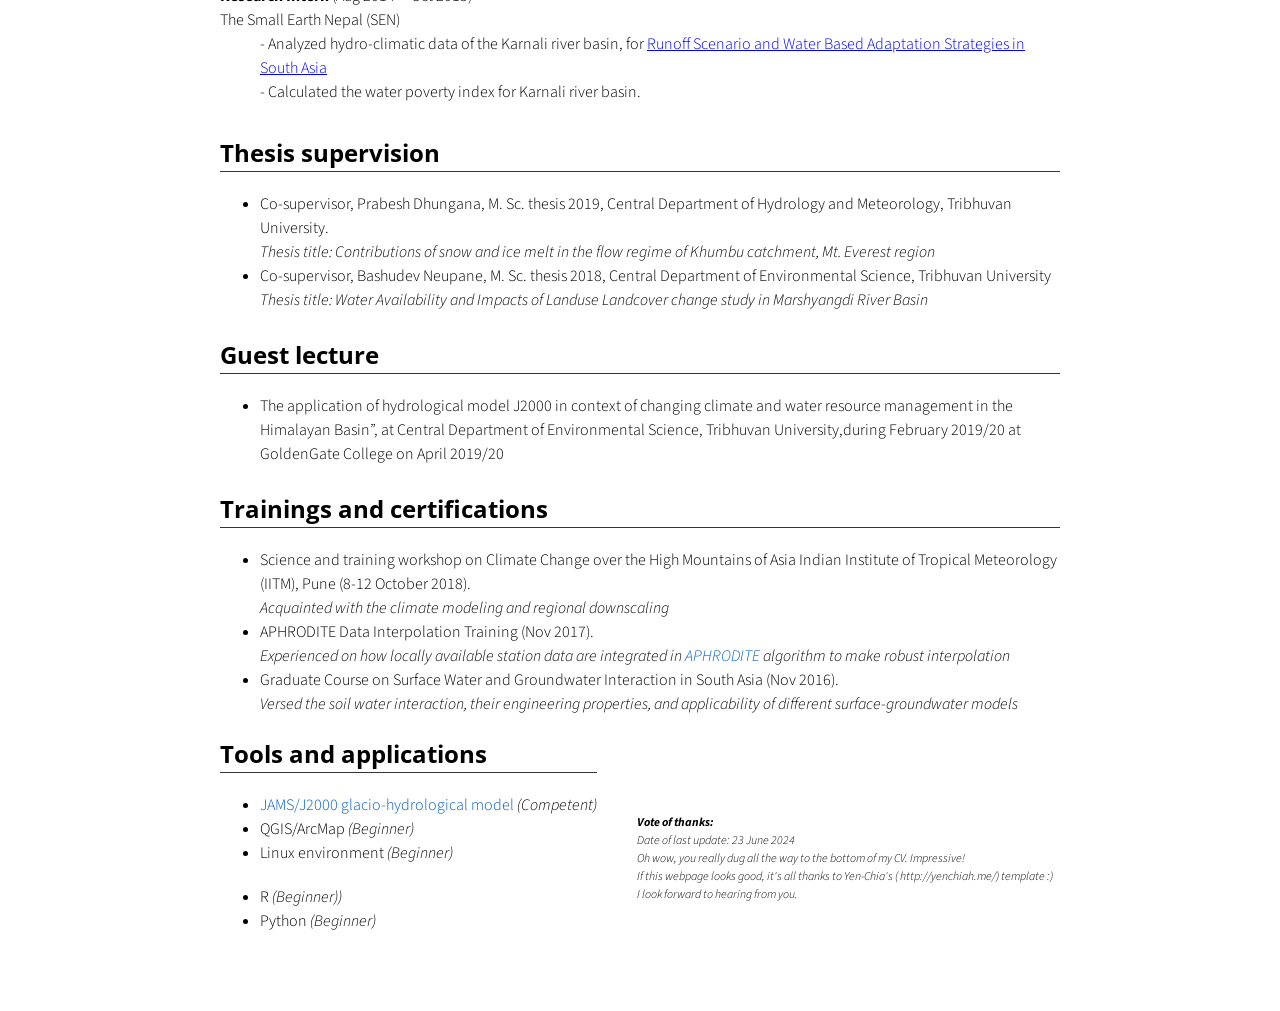
==== commit d27afe24: "typo fix" ====
--- a/index.html
+++ b/index.html
@@ -256,6 +256,7 @@
 				  <dt><span class="highlight-text"> Consultant </span>  (May 2016 -- June 2018) </dt>
 				  <dt> Freelance consulting </dt>
 				  <dd>- Prepared climate adaptation and disaster risk management plan for Village Development Committee (VDC)s, (Gaunpalika), of Provience 1 and 3, Nepal </dd>
+          <dd>- Explored drought dynamics of western Nepal </dd>
 				</dl>
 
 				<dl>
@@ -269,19 +270,6 @@
 		</div>
 		</div>
 
-			<!-- ..................................................................................... -->
-		<!-- ........................................................................................................ -->
-        <div class="flex-row">
-          <div class="flex-item flex-column">
-		
-			<h2>Fellowship</h2>
-			<hr>
-			 <ul>
-			 <li>Young Research Fellow (2017 - 2018), Center of Research for Environment, Energy, and Water (CREEW) <br> <i> Explored he drought dynamics in western Nepal; compared different drought indices, selected suitable indices to represent drought scenario in the region; quantified major drought events </i>  </li>
-			</ul>
-			
-		</div>
-		</div>
 			<!-- ..................................................................................... -->
 		        <!-------------------------------------------------------------------------------------------->
         <!--Research-->
@@ -362,9 +350,9 @@
           <div class="flex-item flex-item-stretch flex-column">
             <p class="text text-small text-italic">
                <span class="highlight-text">Vote of thanks:</span>  <br>
-               Date of last update: 23 June 2024
+               Date of last update: 23 June 2024 <br>
                Oh wow, you really dug all the way to the bottom of my CV. Impressive! <br>
-               If this webpage looks good, it's all thanks to Yen-Chia's ( http://yenchiah.me/) code :) <br>
+               If this webpage looks good, it's all thanks to Yen-Chia's ( http://yenchiah.me/) template :) <br>
                I look forward to hearing from you. <br>
                
             </p>
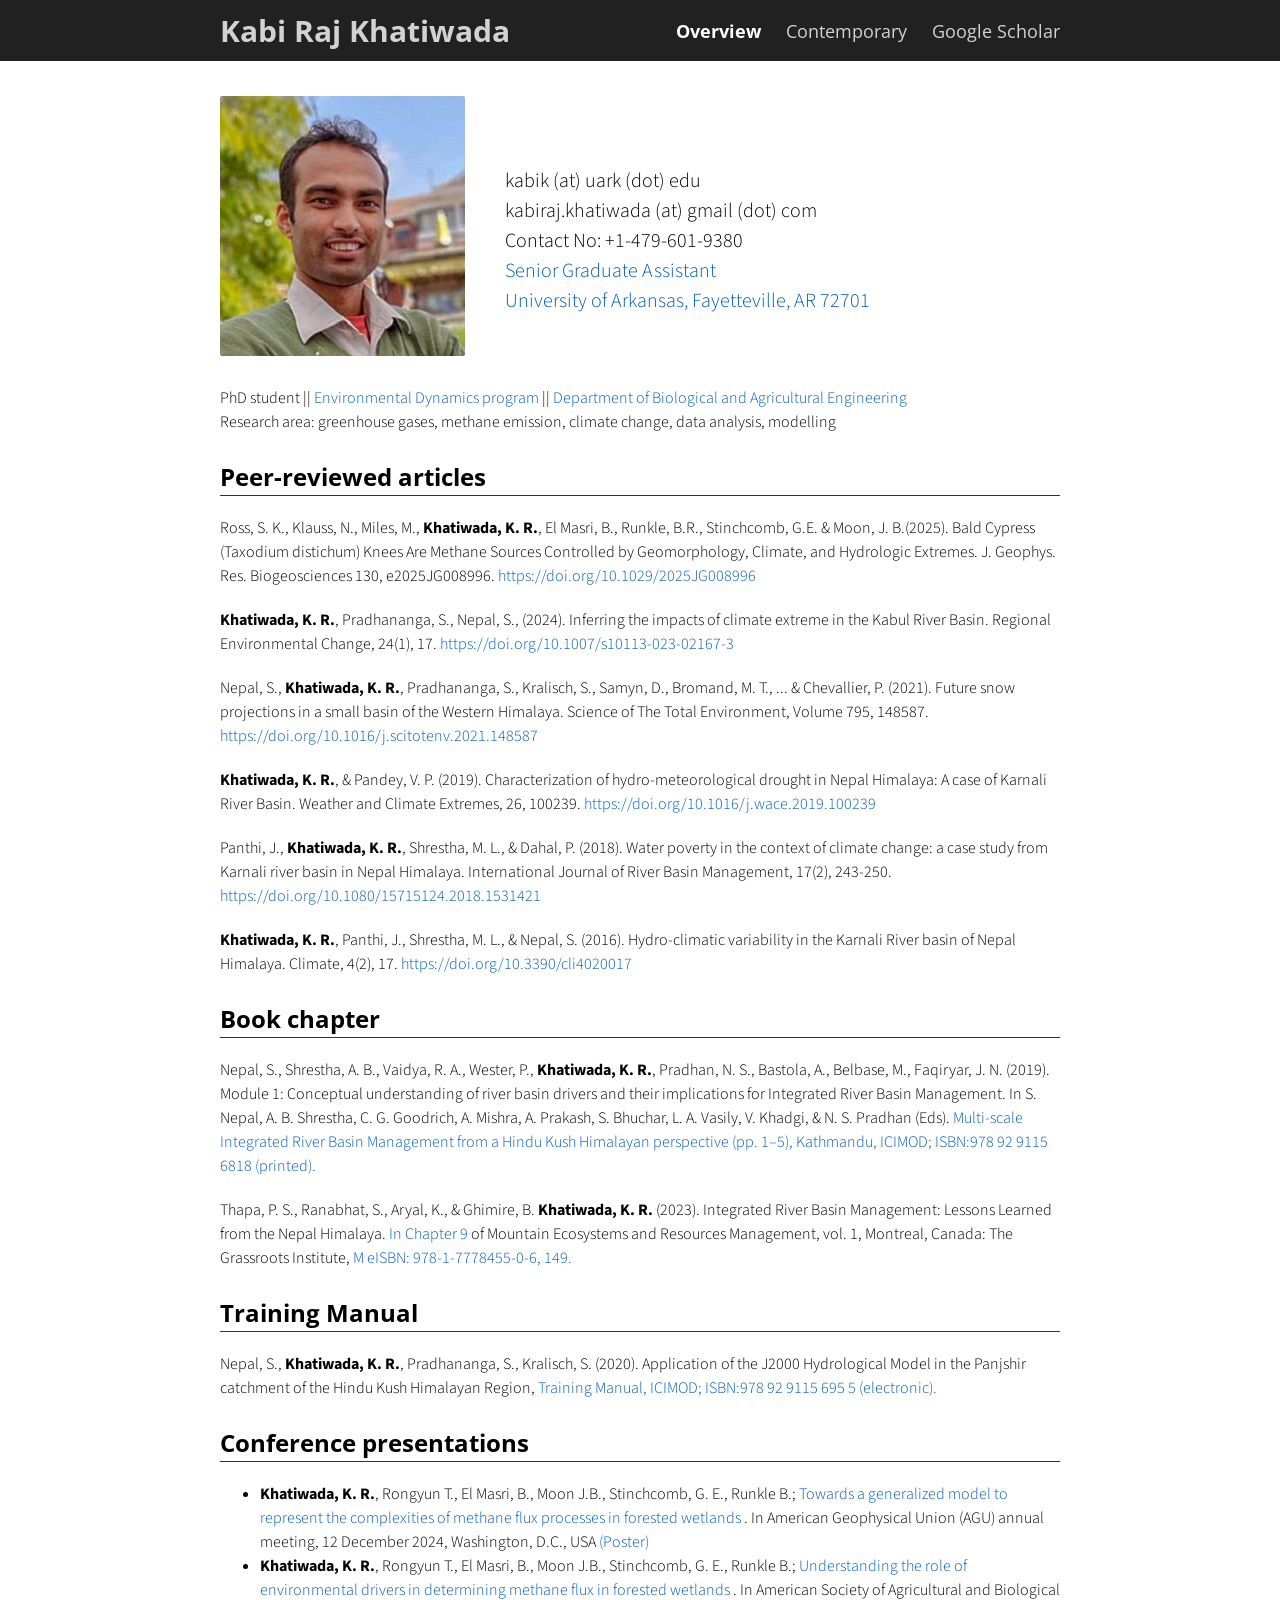
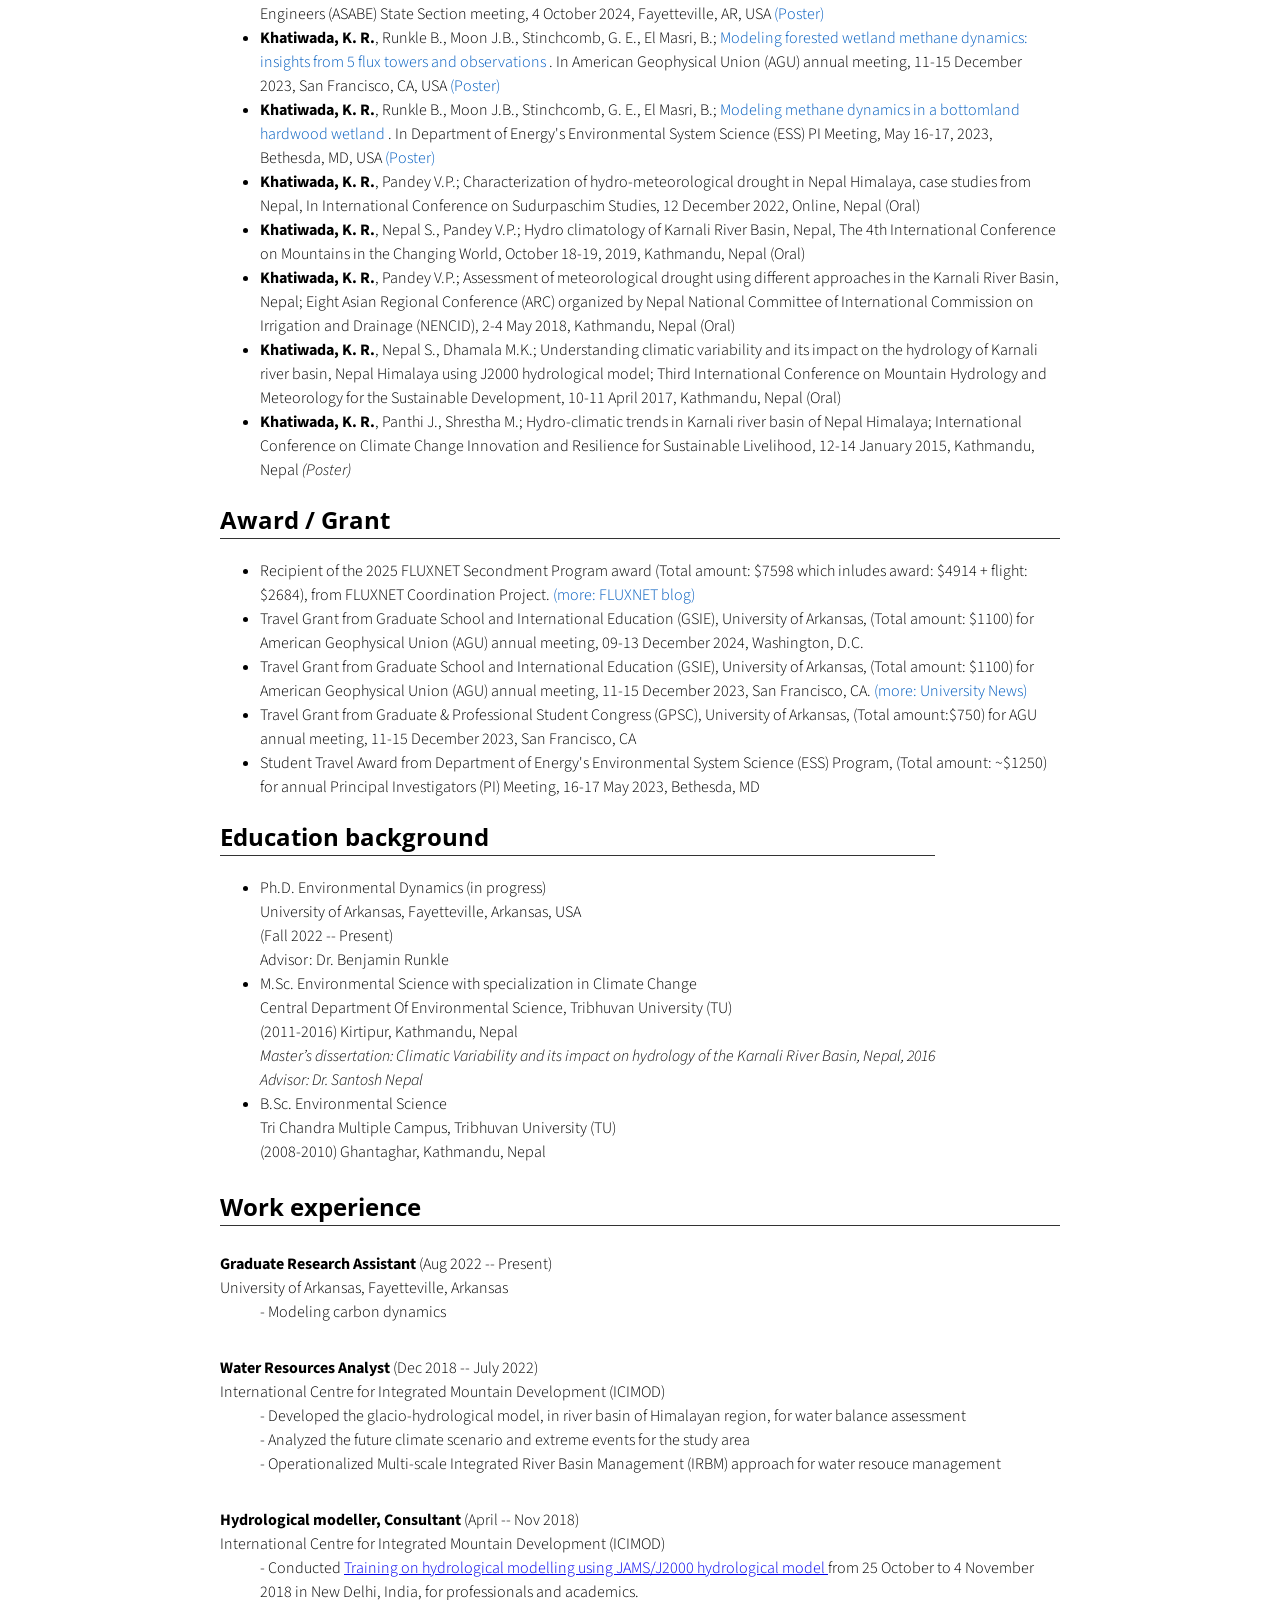
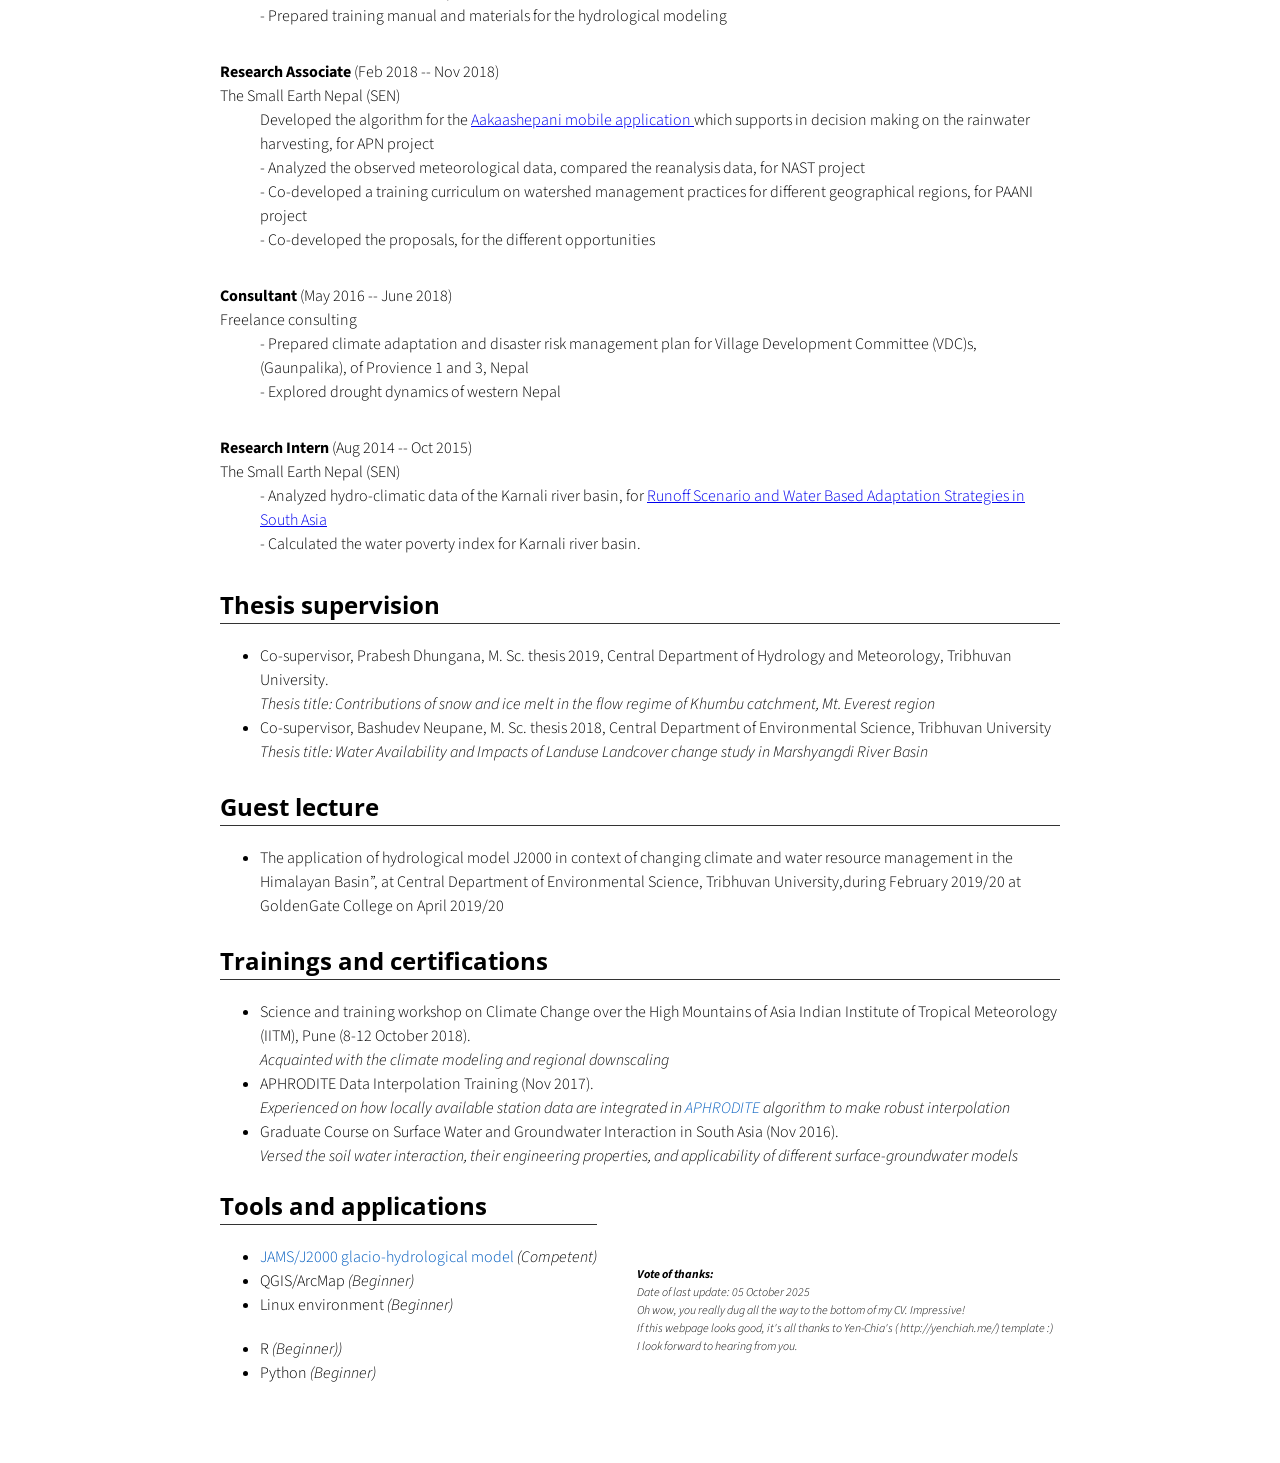
==== commit c9de6ae3: "update cv 2025" ====
--- a/index.html
+++ b/index.html
@@ -58,7 +58,12 @@
           <div class="flex-item flex-column">
             <h2 class="add-top-margin">Peer-reviewed articles</h2>
             <hr>
-       
+        
+      <p class="text">
+        Ross, S. K., Klauss, N., Miles, M., <span class= "highlight-text">Khatiwada, K. R.</span>, El Masri, B., Runkle, B.R., Stinchcomb, G.E. & Moon, J. B.(2025). Bald Cypress (Taxodium distichum) Knees Are Methane Sources Controlled by Geomorphology, Climate, and Hydrologic Extremes. J. Geophys. Res. Biogeosciences 130, e2025JG008996.
+          <a class="break-long-url" target="_blank" href="https://doi.org/10.1029/2025JG008996">https://doi.org/10.1029/2025JG008996</a>
+              </p>
+   
       <p class="text">
         <span class= "highlight-text">Khatiwada, K. R.</span>, Pradhananga, S., Nepal, S., (2024). Inferring the impacts of climate extreme in the Kabul River Basin. Regional Environmental Change, 24(1), 17. 
           <a class="break-long-url" target="_blank" href="https://link.springer.com/article/10.1007/s10113-023-02167-3">https://doi.org/10.1007/s10113-023-02167-3</a>
@@ -122,9 +127,30 @@
             <hr>
 			
 			 <ul>
-            <!-- <ol class="publication C-list"> -->
-
-        <li>
+
+                <!-- <ol class="publication C-list"> -->
+
+              <li>
+                <!-- <p class="text"> -->
+                <span class="highlight-text">Khatiwada, K. R.</span>, Rongyun T., El Masri, B., Moon J.B., Stinchcomb, G. E., Runkle B.; 
+                <a class="break-long-url" target="_blank" href="https://agu.confex.com/agu/agu24/meetingapp.cgi/Paper/1631994">
+                  Towards a generalized model to represent the complexities of methane flux processes in forested wetlands </a>.
+                  In American Geophysical Union (AGU) annual meeting, 12 December 2024, Washington, D.C., USA 
+                <a href= "files/AGU2024_poster_20241206.pdf" target="_blank">(Poster)</a>
+                 <!-- </p> -->
+                </li>
+
+              <li>
+                <!-- <p class="text"> -->
+                <span class="highlight-text">Khatiwada, K. R.</span>, Rongyun T., El Masri, B., Moon J.B., Stinchcomb, G. E., Runkle B.; 
+                <a class="break-long-url" target="_blank" href="https://agu.confex.com/agu/agu24/meetingapp.cgi/Paper/1631994">
+                  Understanding the role of environmental drivers in determining methane flux in forested wetlands </a>.
+                  In American Society of Agricultural and Biological Engineers (ASABE) State Section meeting, 4 October 2024, Fayetteville, AR, USA
+                <a href= "files/ASABE2024_kabiraj_poster_3oct.pdf" target="_blank">(Poster)</a>
+                 <!-- </p> -->
+                </li>
+ 
+              <li>
                 <!-- <p class="text"> -->
                 <span class="highlight-text">Khatiwada, K. R.</span>, Runkle B., Moon J.B., Stinchcomb, G. E., El Masri, B.; 
                 <a class="break-long-url" target="_blank" href="https://agu.confex.com/agu/fm23/meetingapp.cgi/Paper/1318095">
@@ -181,11 +207,17 @@
 			<h2>Award / Grant </h2>
 			<hr>
 			 <ul>
-			 <li> Travel Grant from Graduate School and International Education (GSIE), University of Arkansas, ($1100) for American Geophysical Union (AGU) annual meeting, 11-15 December 2023, San Francisco, CA
+        <li> Recipient of the 2025 FLUXNET Secondment Program award (Total amount: $7598 which inludes award: $4914 + flight: $2684), from FLUXNET Coordination Project.
+          <a class="break-long-url" target="_blank" href="https://fluxnet.org/2025/08/26/went-to-french-guiana-looking-for-answers-but-ended-up-with-more-questions-kabi-khatiwadas-fluxnet-secondment-experience/"> (more: FLUXNET blog)</a>
         </li>
-        <li>Travel Grant from Graduate & Professional Student Congress (GPSC), University of Arkansas, ($750) for AGU annual meeting, 11-15 December 2023, San Francisco, CA
+      <li> Travel Grant from Graduate School and International Education (GSIE), University of Arkansas, (Total amount: $1100) for American Geophysical Union (AGU) annual meeting, 09-13 December 2024, Washington, D.C.
+        </li>
+			 <li> Travel Grant from Graduate School and International Education (GSIE), University of Arkansas, (Total amount: $1100) for American Geophysical Union (AGU) annual meeting, 11-15 December 2023, San Francisco, CA. 
+        <a href="https://news.uark.edu/articles/69984/gsie-supports-graduate-student-success-through-travel-grants" target="_blank">(more: University News)</a>
+        </li>
+        <li>Travel Grant from Graduate & Professional Student Congress (GPSC), University of Arkansas, (Total amount:$750) for AGU annual meeting, 11-15 December 2023, San Francisco, CA
           </li>
-          <li>Student Travel Award from Department of Energy's Environmental System Science (ESS) Program, (~$1250) for annual Principal Investigators (PI) Meeting, 16-17 May 2023, Bethesda, MD
+          <li>Student Travel Award from Department of Energy's Environmental System Science (ESS) Program, (Total amount: ~$1250) for annual Principal Investigators (PI) Meeting, 16-17 May 2023, Bethesda, MD
             </li>
 			</ul>
 			
@@ -200,10 +232,16 @@
 			 <hr>
 			 
           	<ul>
+          <li>Ph.D. Environmental Dynamics (in progress) <br>
+            University of Arkansas, Fayetteville, Arkansas, USA <br>
+            (Fall 2022 -- Present) <br>
+            Advisor: Dr. Benjamin Runkle <br>
+            </li>
 				 <li>M.Sc. Environmental Science with specialization in Climate Change <br>
 							Central Department Of Environmental Science, Tribhuvan University (TU) <br>
 							(2011-2016) Kirtipur, Kathmandu, Nepal <br> 
-						<i>Master’s dissertation: Climatic Variability and its impact on hydrology of the Karnali River Basin, Nepal, 2016 <br></i> 
+						<i>Master’s dissertation: Climatic Variability and its impact on hydrology of the Karnali River Basin, Nepal, 2016 <br>
+            Advisor: Dr. Santosh Nepal</i> 
             </li>
 				  <li>B.Sc. Environmental Science <br>
 						Tri Chandra Multiple Campus, Tribhuvan University (TU) <br>
@@ -225,7 +263,7 @@
           <dl>
             <dt><span class="highlight-text"> Graduate Research Assistant </span>  (Aug 2022  -- Present)</dt>
             <dt> University of Arkansas, Fayetteville, Arkansas </dt> 
-            <dd>- Analyzing climate conditions and methane emissions in the study area</dd>
+            <dd>- Modeling carbon dynamics</dd>
             </dl>             
 
 				<dl>
@@ -350,7 +388,7 @@
           <div class="flex-item flex-item-stretch flex-column">
             <p class="text text-small text-italic">
                <span class="highlight-text">Vote of thanks:</span>  <br>
-               Date of last update: 23 June 2024 <br>
+               Date of last update: 05 October 2025 <br>
                Oh wow, you really dug all the way to the bottom of my CV. Impressive! <br>
                If this webpage looks good, it's all thanks to Yen-Chia's ( http://yenchiah.me/) template :) <br>
                I look forward to hearing from you. <br>
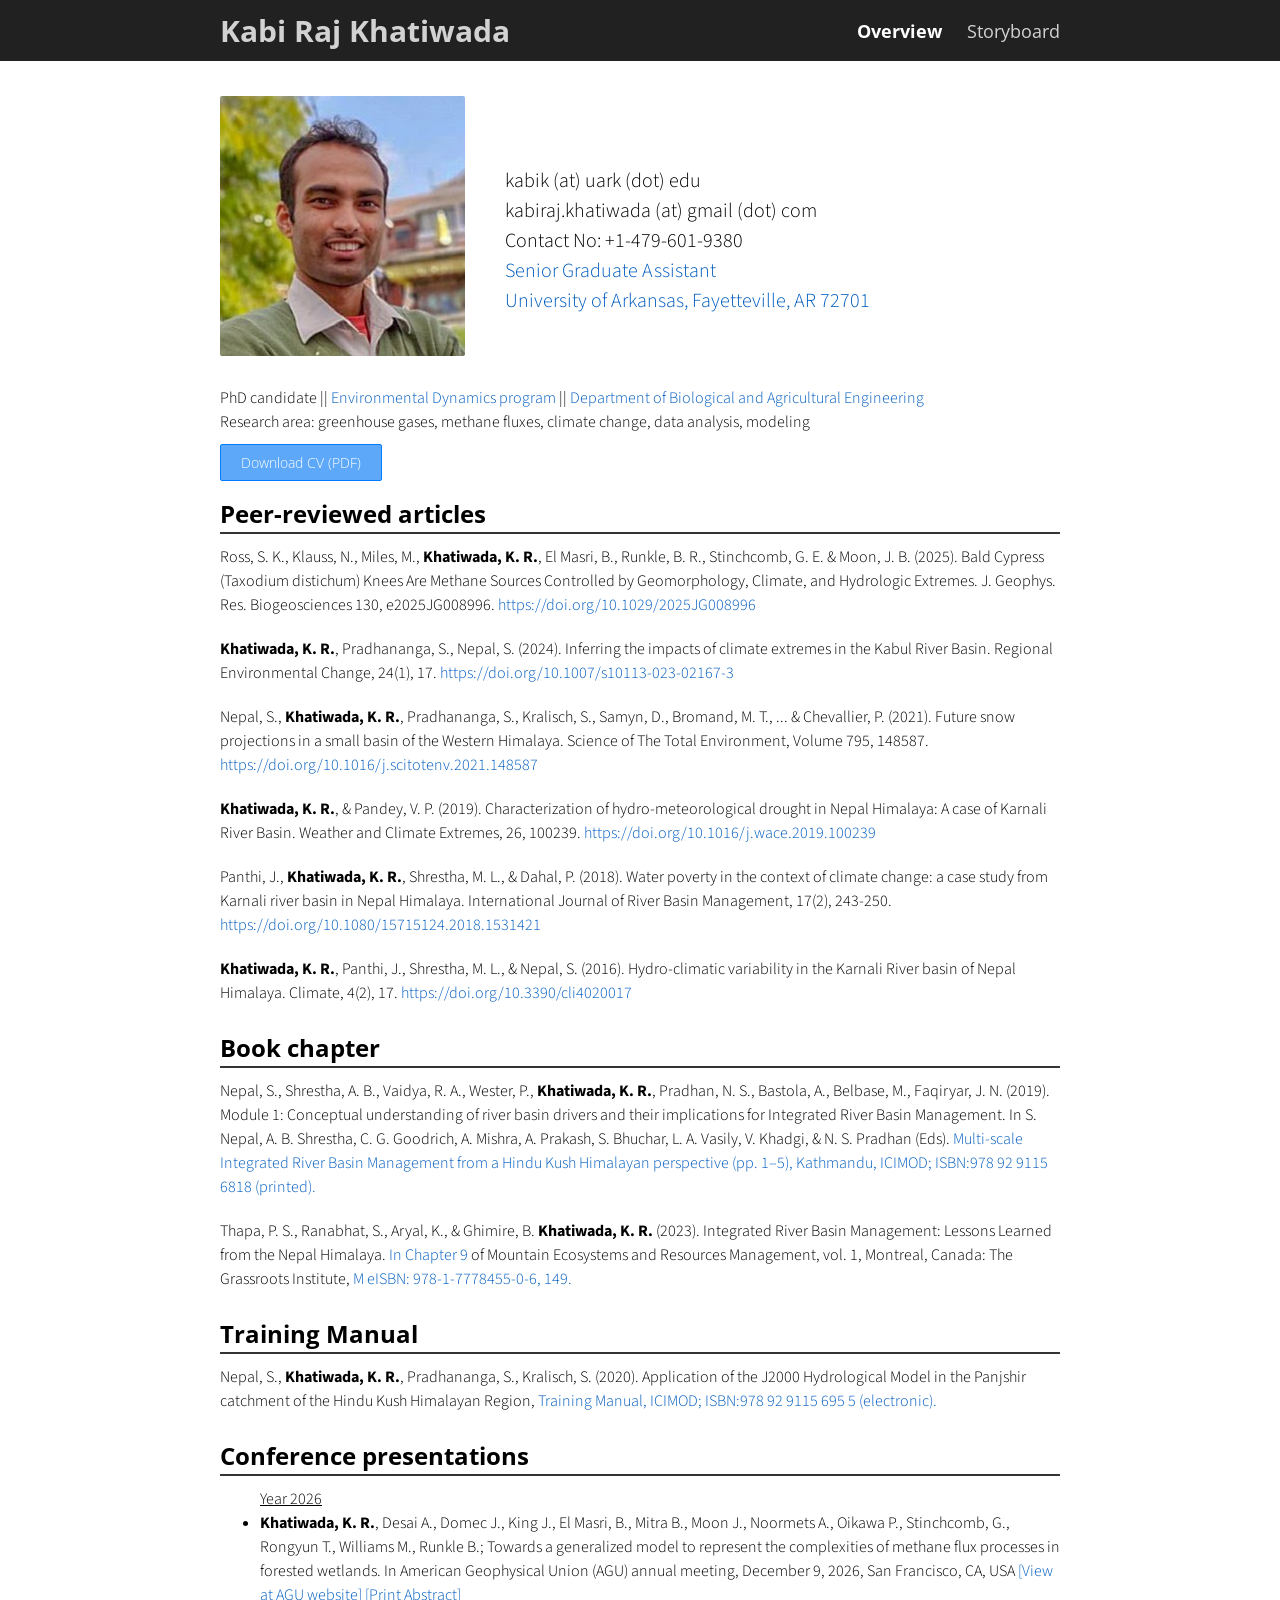
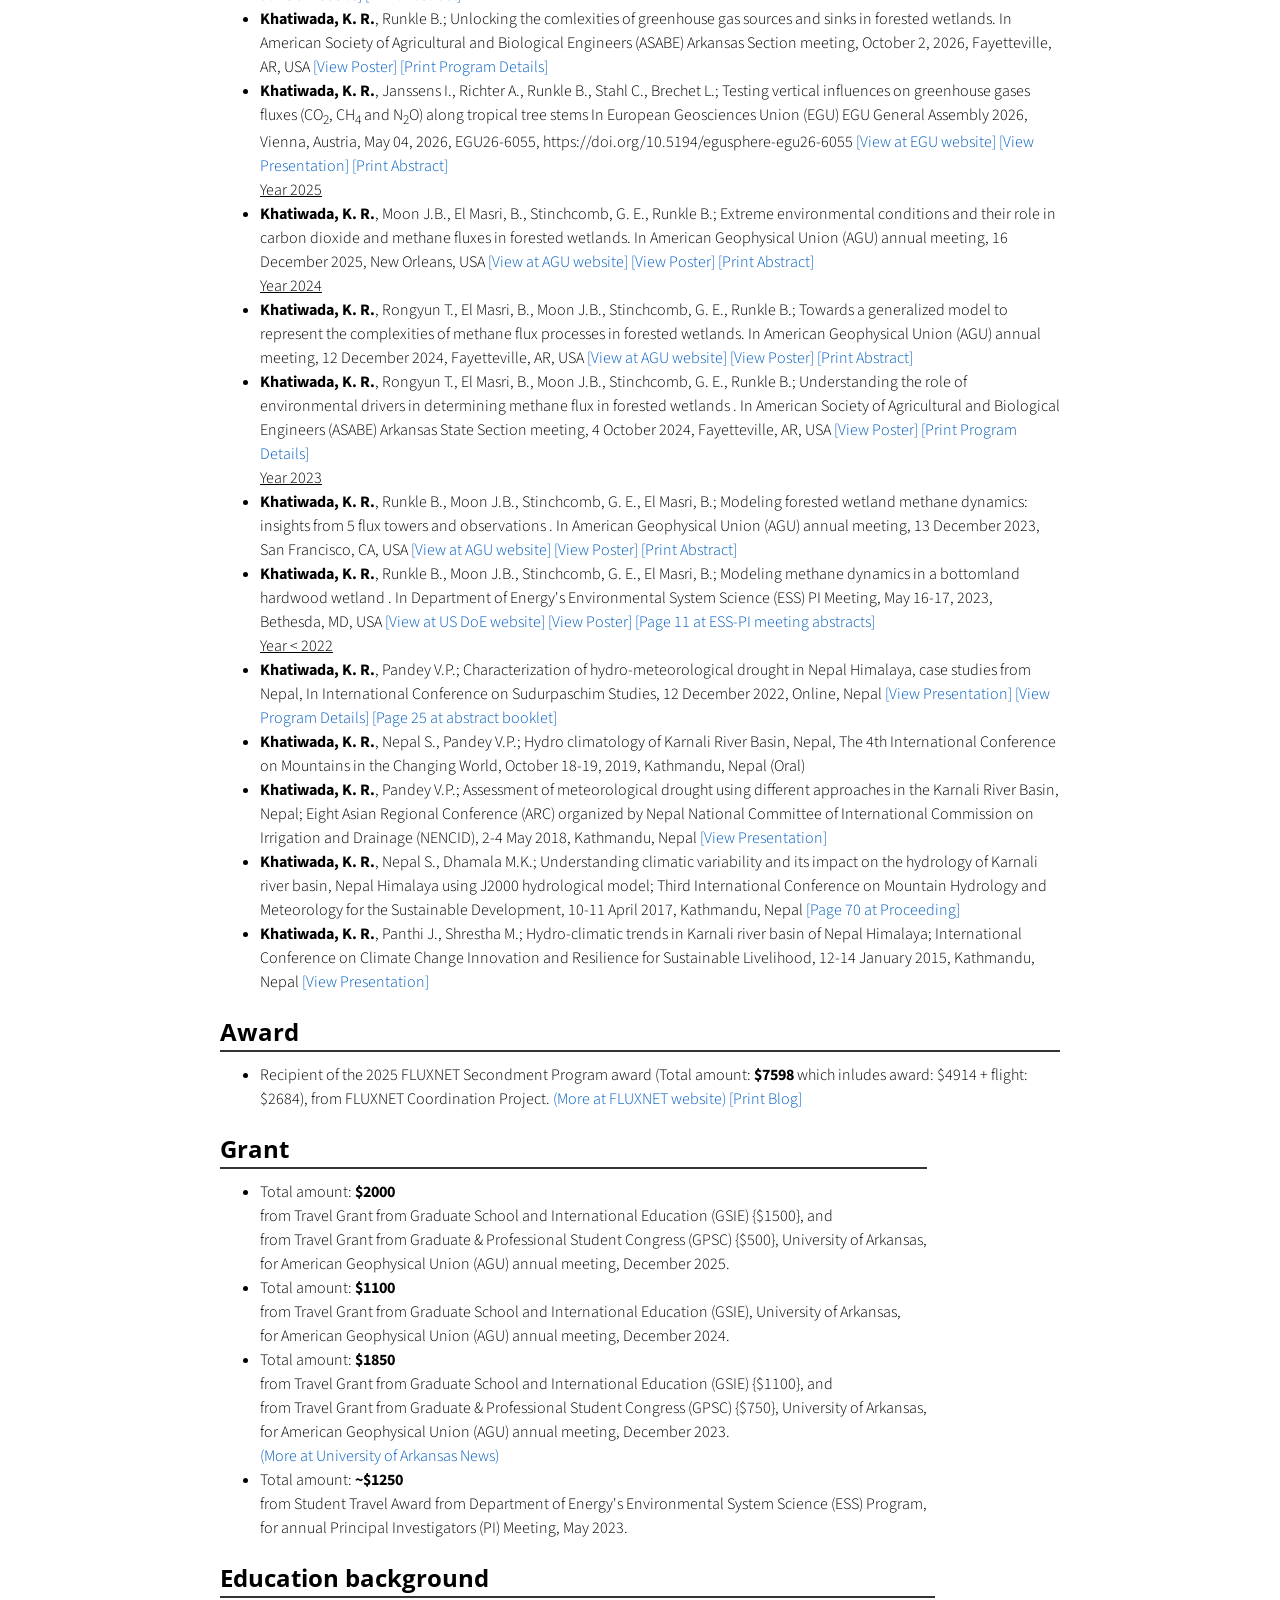
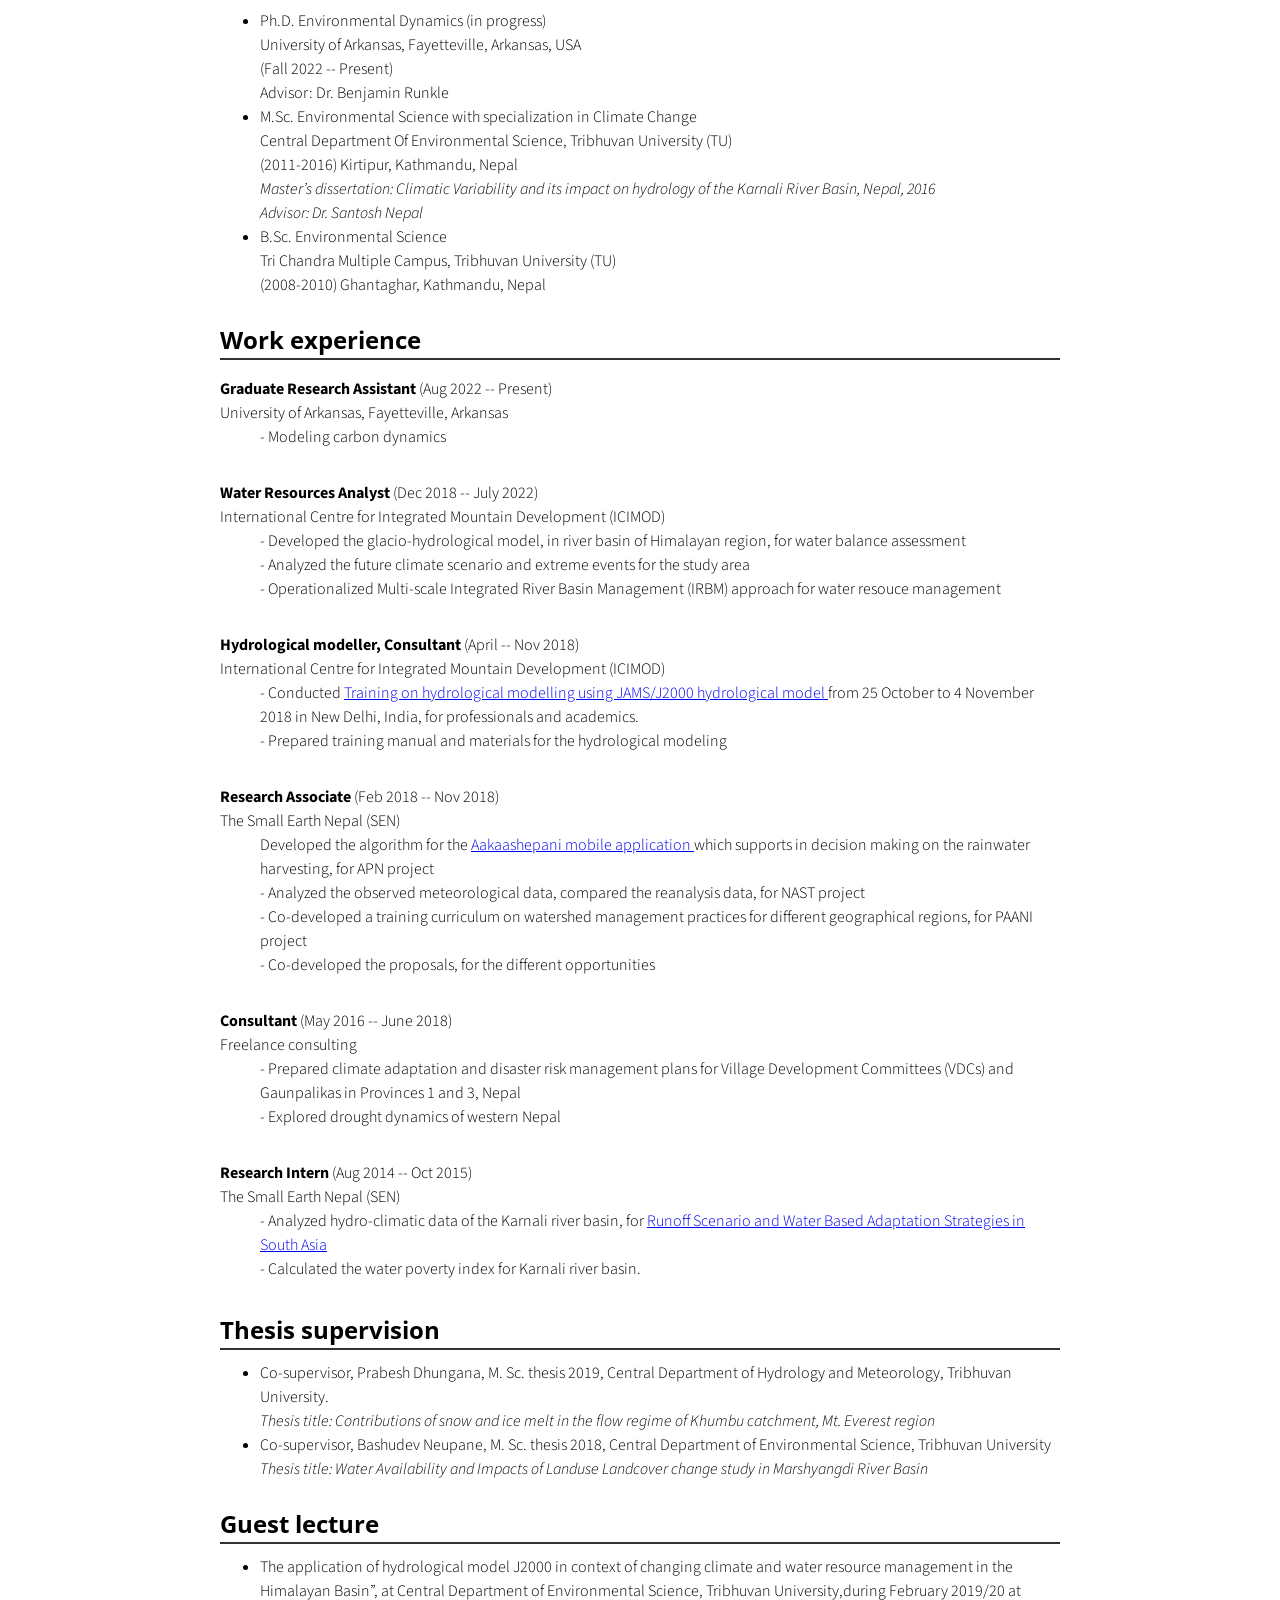
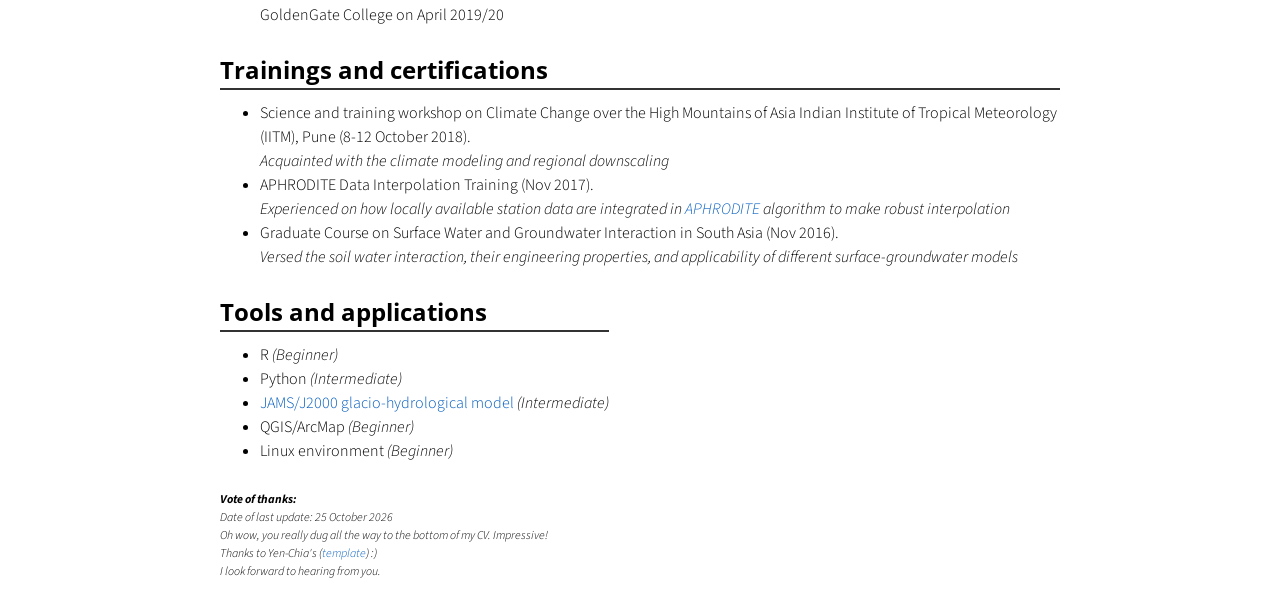
==== commit 9db895e9: "TestOfNewFlavor" ====
--- a/index.html
+++ b/index.html
@@ -46,9 +46,16 @@
         <div class="flex-row">
           <div class="flex-item flex-column">
             <p class="text add-top-margin">
-            PhD student ||  <a class="break-long-url" target="_blank" href="https://environmental-dynamics.uark.edu/index.php"> Environmental Dynamics program </a> || <a class="break-long-url" target="_blank" href="https://bio-ag-engineering.uark.edu/ "> Department of Biological and Agricultural Engineering </a> <br>
-            Research area:  greenhouse gases, methane emission, climate change, data analysis, modelling <br> 
-            </p>
+            PhD candidate ||  <a class="break-long-url" target="_blank" href="https://environmental-dynamics.uark.edu/index.php"> Environmental Dynamics program </a> || <a class="break-long-url" target="_blank" href="https://bio-ag-engineering.uark.edu/ "> Department of Biological and Agricultural Engineering </a> <br>
+            Research area:  greenhouse gases, methane fluxes, climate change, data analysis, modeling <br> 
+            </p>
+          </div>
+        </div>
+        <div class="flex-row">
+          <div class="flex-item flex-column">
+            <a class="custom-button custom-button-primary" href="files/Kabi_Raj_CV.pdf" download>
+              Download CV (PDF)
+            </a>
           </div>
         </div>
         <!--End Intro-->
@@ -57,15 +64,15 @@
         <div class="flex-row">
           <div class="flex-item flex-column">
             <h2 class="add-top-margin">Peer-reviewed articles</h2>
-            <hr>
+            <hr class="thin-separator">
         
       <p class="text">
-        Ross, S. K., Klauss, N., Miles, M., <span class= "highlight-text">Khatiwada, K. R.</span>, El Masri, B., Runkle, B.R., Stinchcomb, G.E. & Moon, J. B.(2025). Bald Cypress (Taxodium distichum) Knees Are Methane Sources Controlled by Geomorphology, Climate, and Hydrologic Extremes. J. Geophys. Res. Biogeosciences 130, e2025JG008996.
+        Ross, S. K., Klauss, N., Miles, M., <span class= "highlight-text">Khatiwada, K. R.</span>, El Masri, B., Runkle, B. R., Stinchcomb, G. E. & Moon, J. B. (2025). Bald Cypress (Taxodium distichum) Knees Are Methane Sources Controlled by Geomorphology, Climate, and Hydrologic Extremes. J. Geophys. Res. Biogeosciences 130, e2025JG008996.
           <a class="break-long-url" target="_blank" href="https://doi.org/10.1029/2025JG008996">https://doi.org/10.1029/2025JG008996</a>
               </p>
    
       <p class="text">
-        <span class= "highlight-text">Khatiwada, K. R.</span>, Pradhananga, S., Nepal, S., (2024). Inferring the impacts of climate extreme in the Kabul River Basin. Regional Environmental Change, 24(1), 17. 
+        <span class= "highlight-text">Khatiwada, K. R.</span>, Pradhananga, S., Nepal, S. (2024). Inferring the impacts of climate extremes in the Kabul River Basin. Regional Environmental Change, 24(1), 17. 
           <a class="break-long-url" target="_blank" href="https://link.springer.com/article/10.1007/s10113-023-02167-3">https://doi.org/10.1007/s10113-023-02167-3</a>
               </p>
             
@@ -96,7 +103,8 @@
         <div class="flex-row">
           <div class="flex-item flex-column">
             <h2 class="add-top-margin">Book chapter</h2>
-            <hr>
+            <hr class="thin-separator">
+
           <p class="text">
              Nepal, S., Shrestha, A. B., Vaidya, R. A., Wester, P., <span class="highlight-text">Khatiwada, K. R.</span>, Pradhan, N. S., Bastola, A., Belbase, M., Faqiryar, J. N. (2019). Module 1: Conceptual understanding of river basin drivers and their implications for Integrated River Basin Management. In S. Nepal, A. B. Shrestha, C. G. Goodrich, A. Mishra, A. Prakash, S. Bhuchar, L. A. Vasily, V. Khadgi, & N. S. Pradhan (Eds). <a class="break-long-url" target="_blank" href="https://lib.icimod.org/record/34656"> Multi-scale Integrated River Basin Management from a Hindu Kush Himalayan perspective (pp. 1–5), Kathmandu, ICIMOD; ISBN:978 92 9115 6818 (printed).</a>
             </p>
@@ -112,7 +120,8 @@
         <div class="flex-row">
           <div class="flex-item flex-column">
             <h2 class="add-top-margin">Training Manual</h2>
-            <hr>
+            <hr class="thin-separator">
+
           <p class="text">
             Nepal, S., <span class="highlight-text">Khatiwada, K. R.</span>, Pradhananga, S., Kralisch, S. (2020). Application of the J2000 Hydrological Model in the Panjshir catchment of the Hindu Kush Himalayan Region, <a class="break-long-url" target="_blank" href="https://lib.icimod.org/record/34858"> Training Manual, ICIMOD; ISBN:978 92 9115 695 5 (electronic).</a>
             </p>
@@ -124,76 +133,126 @@
         <div class="flex-row">
           <div class="flex-item flex-column">
             <h2 class="add-top-margin">Conference presentations</h2>
-            <hr>
+            <hr class="thin-separator">
 			
 			 <ul>
 
                 <!-- <ol class="publication C-list"> -->
 
-              <li>
-                <!-- <p class="text"> -->
+                            <u>Year 2026</u>  <br>
+              <li> 
+                <!-- <p class="text"> -->
+                <span class="highlight-text">Khatiwada, K. R.</span>, Desai A., Domec J., King J., El Masri, B., Mitra B., Moon J., Noormets A., Oikawa P., Stinchcomb, G., Rongyun T., Williams M., Runkle B.;  
+                  Towards a generalized model to represent the complexities of methane flux processes in forested wetlands.
+                  In American Geophysical Union (AGU) annual meeting, December 9, 2026, San Francisco, CA, USA 
+                <a class="break-long-url" target="_blank" href="https://studio.m-anage.com/agu/agu26/meetingapp.cgi/Paper/2080993"> [View at AGU website]</a>                 
+                <a href= "files/2026_AGU_AbstractPrint.pdf" target="_blank"> [Print Abstract]</a> 
+                 <!-- </p> -->
+                </li>
+
+                              <li> 
+                <!-- <p class="text"> -->
+                <span class="highlight-text">Khatiwada, K. R.</span>,  Runkle B.;  
+                  Unlocking the comlexities of greenhouse gas sources and sinks in forested wetlands.
+                  In American Society of Agricultural and Biological Engineers (ASABE) Arkansas Section meeting, October 2, 2026, Fayetteville, AR, USA
+                <a href= "files/2026_ASABE_AR_Poster.pdf" target="_blank"> [View Poster]</a> 
+                <a href= "files/2026_ASABE_AR_ProgramDetail.pdf" target="_blank"> [Print Program Details]</a>
+                 <!-- </p> -->
+                </li>
+
+                <li> 
+                <!-- <p class="text"> -->
+                <span class="highlight-text">Khatiwada, K. R.</span>, Janssens I., Richter A., Runkle B., Stahl C., Brechet L.; 
+                  Testing vertical influences on greenhouse gases fluxes (CO<sub>2</sub>, CH<sub>4</sub> and N<sub>2</sub>O) along tropical tree stems
+                  In European Geosciences Union (EGU) EGU General Assembly 2026, Vienna, Austria, May 04, 2026, EGU26-6055, https://doi.org/10.5194/egusphere-egu26-6055 
+                <a class="break-long-url" target="_blank" href="https://meetingorganizer.copernicus.org/EGU26/EGU26-6055.html"> [View at EGU website]</a>
+                <a href= "files/2026_EGU_PresentationPoster.pdf" target="_blank"> [View Presentation]</a> 
+                <a href= "files/2026_EGU_Poster.pdf" target="_blank"> [Print Abstract]</a> 
+                 <!-- </p> -->
+                </li>
+
+                            <u>Year 2025</u>  <br>
+              <li> 
+                <span class="highlight-text">Khatiwada, K. R.</span>, Moon J.B., El Masri, B., Stinchcomb, G. E., Runkle B.; 
+                  Extreme environmental conditions and their role in carbon dioxide and methane fluxes in forested wetlands.
+                  In American Geophysical Union (AGU) annual meeting, 16 December 2025, New Orleans, USA 
+                <a class="break-long-url" target="_blank" href="https://studio.m-anage.com/agu/agu25/meetingapp.cgi/Paper/1902865"> [View at AGU website]</a>
+                <a href= "files/2025_AGU_Poster.pdf" target="_blank"> [View Poster]</a> 
+                <a href= "files/2025_AGU_AbstractPrint.pdf" target="_blank"> [Print Abstract]</a> 
+                </li>
+
+                          <u>Year 2024</u>  <br>
+                  <li>
                 <span class="highlight-text">Khatiwada, K. R.</span>, Rongyun T., El Masri, B., Moon J.B., Stinchcomb, G. E., Runkle B.; 
-                <a class="break-long-url" target="_blank" href="https://agu.confex.com/agu/agu24/meetingapp.cgi/Paper/1631994">
-                  Towards a generalized model to represent the complexities of methane flux processes in forested wetlands </a>.
-                  In American Geophysical Union (AGU) annual meeting, 12 December 2024, Washington, D.C., USA 
-                <a href= "files/AGU2024_poster_20241206.pdf" target="_blank">(Poster)</a>
-                 <!-- </p> -->
-                </li>
-
-              <li>
-                <!-- <p class="text"> -->
+                 Towards a generalized model to represent the complexities of methane flux processes in forested wetlands. 
+                  In American Geophysical Union (AGU) annual meeting, 12 December 2024, Fayetteville, AR, USA
+                  <a class="break-long-url" target="_blank" href="https://studio.m-anage.com/agu/agu24/meetingapp.cgi/Paper/1631994"> [View at AGU website]</a>
+                <a href= "files/2024_AGU_Poster.pdf" target="_blank"> [View Poster]</a> 
+                <a href= "files/2024_AGU_AbstractPrint.pdf" target="_blank"> [Print Abstract]</a> 
+                </li>
+ 
+              <li>
                 <span class="highlight-text">Khatiwada, K. R.</span>, Rongyun T., El Masri, B., Moon J.B., Stinchcomb, G. E., Runkle B.; 
-                <a class="break-long-url" target="_blank" href="https://agu.confex.com/agu/agu24/meetingapp.cgi/Paper/1631994">
                   Understanding the role of environmental drivers in determining methane flux in forested wetlands </a>.
-                  In American Society of Agricultural and Biological Engineers (ASABE) State Section meeting, 4 October 2024, Fayetteville, AR, USA
-                <a href= "files/ASABE2024_kabiraj_poster_3oct.pdf" target="_blank">(Poster)</a>
-                 <!-- </p> -->
-                </li>
- 
-              <li>
-                <!-- <p class="text"> -->
+                  In American Society of Agricultural and Biological Engineers (ASABE) Arkansas State Section meeting, 4 October 2024, Fayetteville, AR, USA
+                <a href= "files/2024_ASABE_Poster.pdf" target="_blank"> [View Poster]</a> 
+                <a href= "files/2024_ASABE_ProgramDetail.pdf" target="_blank"> [Print Program Details]</a>
+                </li>
+
+                          <u>Year 2023</u>  <br>
+              <li>
                 <span class="highlight-text">Khatiwada, K. R.</span>, Runkle B., Moon J.B., Stinchcomb, G. E., El Masri, B.; 
-                <a class="break-long-url" target="_blank" href="https://agu.confex.com/agu/fm23/meetingapp.cgi/Paper/1318095">
                   Modeling forested wetland methane dynamics: insights from 5 flux towers and observations </a>. 
-                  In American Geophysical Union (AGU) annual meeting, 11-15 December 2023, San Francisco, CA, USA 
-                <a href= "files/Kabiraj_poster_20231206v2.pdf" target="_blank">(Poster)</a>
-                 <!-- </p> -->
+                  In American Geophysical Union (AGU) annual meeting, 13 December 2023, San Francisco, CA, USA 
+                <a class="break-long-url" target="_blank" href="https://agu.confex.com/agu/fm23/meetingapp.cgi/Paper/1318095">[View at AGU website]</a>
+                <a href= "files/2023_AGU_Poster.pdf" target="_blank"> [View Poster]</a> 
+                <a href= "files/2023_AGU_AbstractPrint.pdf" target="_blank"> [Print Abstract]</a> 
                 </li>
               
                 <li>
-                  <!-- <p class="text"> -->
                   <span class="highlight-text">Khatiwada, K. R.</span>, Runkle B., Moon J.B., Stinchcomb, G. E., El Masri, B.; 
-                  <a class="break-long-url" target="_blank" href="https://ess.science.energy.gov/abstract/modeling-methane-dynamics-in-a-bottomland-hardwood-wetland/">
                       Modeling methane dynamics in a bottomland hardwood wetland
                   </a>. In Department of Energy's Environmental System Science (ESS) PI Meeting, May 16-17, 2023, Bethesda, MD, USA 
-                  <a href="files/Kabiraj_poster_PImeeting_KK_0512_finale2.pdf" target="_blank">(Poster)</a>
-                  <!-- </p> -->
+                  <a class="break-long-url" target="_blank" href="https://ess.science.energy.gov/abstract/modeling-methane-dynamics-in-a-bottomland-hardwood-wetland/">[View at US DoE website]</a>
+                  <a href="files/2023_PImeeting_Poster.pdf" target="_blank">[View Poster]</a> 
+                  <a href="files/2023_PImeeting_AbstractBook.pdf" target="_blank">[Page 11 at ESS-PI meeting abstracts]</a>
               </li>
-           
-              <li>
-                <!-- <p class="text"> -->
-                  <span class="highlight-text">Khatiwada, K. R.</span>, Pandey V.P.; Characterization of hydro-meteorological drought in Nepal Himalaya, case studies from Nepal, In International Conference on Sudurpaschim Studies, 12 December 2022, Online, Nepal (Oral)
+
+                            <u>Year < 2022</u>  <br>
+              <li>
+                  <span class="highlight-text">Khatiwada, K. R.</span>, Pandey V.P.; 
+                  Characterization of hydro-meteorological drought in Nepal Himalaya, case studies from Nepal, 
+                  In International Conference on Sudurpaschim Studies, 12 December 2022, Online, Nepal
+                <a href= "files/2022_ICSS_PresentationPoster.pdf" target="_blank"> [View Presentation]</a> 
+                <a href= "files/2022_ICSS_ProgramDetail.pdf" target="_blank"> [View Program Details]</a> 
+                <a href= "files/2022_ICSS_AbstractPrint.pdf" target="_blank"> [Page 25 at abstract booklet]</a> 
+              </li>
+
+              <li>
+                <!-- <p class="text"> -->
+                  <span class="highlight-text">Khatiwada, K. R.</span>, Nepal S., Pandey V.P.; 
+                  Hydro climatology of Karnali River Basin, Nepal, The 4th International Conference on Mountains in the Changing World, October 18-19, 2019, Kathmandu, Nepal (Oral)
                 <!-- </p> -->
               </li>
               <li>
                 <!-- <p class="text"> -->
-                  <span class="highlight-text">Khatiwada, K. R.</span>, Nepal S., Pandey V.P.; Hydro climatology of Karnali River Basin, Nepal, The 4th International Conference on Mountains in the Changing World, October 18-19, 2019, Kathmandu, Nepal (Oral)
+                  <span class="highlight-text">Khatiwada, K. R.</span>, Pandey V.P.; 
+                  Assessment of meteorological drought using different approaches in the Karnali River Basin, Nepal; Eight Asian Regional Conference (ARC) organized by Nepal National Committee of International Commission on Irrigation and Drainage (NENCID), 2-4 May 2018, Kathmandu, Nepal 
+                  <a href= "files/2018_ARC_Presentation.pdf" target="_blank"> [View Presentation]</a> 
                 <!-- </p> -->
               </li>
               <li>
                 <!-- <p class="text"> -->
-                  <span class="highlight-text">Khatiwada, K. R.</span>, Pandey V.P.; Assessment of meteorological drought using different approaches in the Karnali River Basin, Nepal; Eight Asian Regional Conference (ARC) organized by Nepal National Committee of International Commission on Irrigation and Drainage (NENCID), 2-4 May 2018, Kathmandu, Nepal (Oral)
-                <!-- </p> -->
-              </li>
-              <li>
-                <!-- <p class="text"> -->
-				          <span class="highlight-text">Khatiwada, K. R.</span>, Nepal S., Dhamala M.K.; Understanding climatic variability and its impact on the hydrology of Karnali river basin, Nepal Himalaya using J2000 hydrological model; Third International Conference on Mountain Hydrology and Meteorology for the Sustainable Development, 10-11 April 2017, Kathmandu, Nepal (Oral)
+				          <span class="highlight-text">Khatiwada, K. R.</span>, Nepal S., Dhamala M.K.; 
+                  Understanding climatic variability and its impact on the hydrology of Karnali river basin, Nepal Himalaya using J2000 hydrological model; Third International Conference on Mountain Hydrology and Meteorology for the Sustainable Development, 10-11 April 2017, Kathmandu, Nepal 
+                  <a href= "files/2017_ICMHMSD_AbstractBook.pdf" target="_blank"> [Page 70 at Proceeding]</a> 
                   <!-- </p> -->
               </li>
 			         <li>
                 <!-- <p class="text"> -->
-                  <span class="highlight-text">Khatiwada, K. R.</span>, Panthi J., Shrestha M.; Hydro-climatic trends in Karnali river basin of Nepal Himalaya; International Conference on Climate Change Innovation and Resilience for Sustainable Livelihood, 12-14 January 2015, Kathmandu, Nepal <i>(Poster)</i>
-                <!-- </p> -->
+                  <span class="highlight-text">Khatiwada, K. R.</span>, Panthi J., Shrestha M.; 
+                  Hydro-climatic trends in Karnali river basin of Nepal Himalaya; International Conference on Climate Change Innovation and Resilience for Sustainable Livelihood, 12-14 January 2015, Kathmandu, Nepal
+                <a href= "files/2015_ICCCIRS_Presentation.pdf" target="_blank"> [View Presentation]</a> 
               </li>			  
 			  </ul>
             <!-- </ol> -->
@@ -204,32 +263,57 @@
         <div class="flex-row">
           <div class="flex-item flex-column">
 		
-			<h2>Award / Grant </h2>
-			<hr>
+			<h2>Award </h2>
+			<hr class="thin-separator">
 			 <ul>
-        <li> Recipient of the 2025 FLUXNET Secondment Program award (Total amount: $7598 which inludes award: $4914 + flight: $2684), from FLUXNET Coordination Project.
-          <a class="break-long-url" target="_blank" href="https://fluxnet.org/2025/08/26/went-to-french-guiana-looking-for-answers-but-ended-up-with-more-questions-kabi-khatiwadas-fluxnet-secondment-experience/"> (more: FLUXNET blog)</a>
+        <li> Recipient of the 2025 FLUXNET Secondment Program award (Total amount: <span class="highlight-text"> $7598 </span> which inludes award: $4914 + flight: $2684), from FLUXNET Coordination Project.
+          <a class="break-long-url" target="_blank" href="https://fluxnet.org/2025/08/26/went-to-french-guiana-looking-for-answers-but-ended-up-with-more-questions-kabi-khatiwadas-fluxnet-secondment-experience/"> (More at FLUXNET website)</a>
+          <a href= "files/2025_FluxnetBlog_KK.pdf" target="_blank"> [Print Blog]</a> 
         </li>
-      <li> Travel Grant from Graduate School and International Education (GSIE), University of Arkansas, (Total amount: $1100) for American Geophysical Union (AGU) annual meeting, 09-13 December 2024, Washington, D.C.
+			</ul>
+		</div>
+		</div>
+
+        		<!-- ....................................................................................................... -->
+    		<!-- ........................................................................................................ -->
+        <div class="flex-row">
+          <div class="flex-item flex-column">
+		
+			<h2>Grant </h2>
+			<hr class="thin-separator">
+			 <ul>
+        <li>Total amount: <span class="highlight-text"> $2000 </span> <br>
+        from Travel Grant from Graduate School and International Education (GSIE) {$1500}, and <br> 
+        from Travel Grant from Graduate & Professional Student Congress (GPSC) {$500}, University of Arkansas, <br>
+        for American Geophysical Union (AGU) annual meeting, December 2025. <br>
+        <!-- <a href="https://news.uark.edu/articles/69984/gsie-supports-graduate-student-success-through-travel-grants" target="_blank">(More at University of Arkansas News)</a> -->
         </li>
-			 <li> Travel Grant from Graduate School and International Education (GSIE), University of Arkansas, (Total amount: $1100) for American Geophysical Union (AGU) annual meeting, 11-15 December 2023, San Francisco, CA. 
-        <a href="https://news.uark.edu/articles/69984/gsie-supports-graduate-student-success-through-travel-grants" target="_blank">(more: University News)</a>
+      <li>Total amount: <span class="highlight-text"> $1100 </span> <br>
+        from Travel Grant from Graduate School and International Education (GSIE), University of Arkansas, <br>
+         for American Geophysical Union (AGU) annual meeting, December 2024.
         </li>
-        <li>Travel Grant from Graduate & Professional Student Congress (GPSC), University of Arkansas, (Total amount:$750) for AGU annual meeting, 11-15 December 2023, San Francisco, CA
-          </li>
-          <li>Student Travel Award from Department of Energy's Environmental System Science (ESS) Program, (Total amount: ~$1250) for annual Principal Investigators (PI) Meeting, 16-17 May 2023, Bethesda, MD
+			 <li>Total amount: <span class="highlight-text"> $1850 </span><br>
+        from Travel Grant from Graduate School and International Education (GSIE) {$1100}, and <br> 
+        from Travel Grant from Graduate & Professional Student Congress (GPSC) {$750}, University of Arkansas, <br>
+        for American Geophysical Union (AGU) annual meeting, December 2023. <br>
+        <a href="https://news.uark.edu/articles/69984/gsie-supports-graduate-student-success-through-travel-grants" target="_blank">(More at University of Arkansas News)</a>
+        </li>
+          <li>Total amount: <span class="highlight-text"> ~$1250 </span><br>
+            from Student Travel Award from Department of Energy's Environmental System Science (ESS) Program, <br>
+            for annual Principal Investigators (PI) Meeting, May 2023.
             </li>
 			</ul>
 			
 		</div>
 		</div>
 
+
     				<!-- ............................................................................	 -->
 				<!-- Start of new heading tools 		 -->
         <div class="flex-row">
           <div class="flex-item flex-column">
 			<h2>Education background </h2>
-			 <hr>
+			 <hr class="thin-separator">
 			 
           	<ul>
           <li>Ph.D. Environmental Dynamics (in progress) <br>
@@ -258,7 +342,7 @@
         <div class="flex-row">
           <div class="flex-item flex-column">
             <h2 class="add-top-margin">Work experience</h2>
-            <hr>			
+            <hr class="thin-separator">
 
           <dl>
             <dt><span class="highlight-text"> Graduate Research Assistant </span>  (Aug 2022  -- Present)</dt>
@@ -293,7 +377,7 @@
         <dl>
 				  <dt><span class="highlight-text"> Consultant </span>  (May 2016 -- June 2018) </dt>
 				  <dt> Freelance consulting </dt>
-				  <dd>- Prepared climate adaptation and disaster risk management plan for Village Development Committee (VDC)s, (Gaunpalika), of Provience 1 and 3, Nepal </dd>
+				  <dd>- Prepared climate adaptation and disaster risk management plans for Village Development Committees (VDCs) and Gaunpalikas in Provinces 1 and 3, Nepal </dd>
           <dd>- Explored drought dynamics of western Nepal </dd>
 				</dl>
 
@@ -314,7 +398,7 @@
         <div class="flex-row">
           <div class="flex-item flex-column">
             <h2 class="add-top-margin">Thesis supervision</h2>
-            <hr>	
+            <hr class="thin-separator">
 			
 			<ul>
               <li>Co-supervisor, Prabesh Dhungana, M. Sc. thesis 2019, Central Department of Hydrology and Meteorology, Tribhuvan University. <br /> <i>Thesis title: Contributions of snow and ice melt in the flow regime of Khumbu catchment, Mt. Everest region </i> </li>
@@ -330,7 +414,7 @@
 			 <div class="flex-row">
           <div class="flex-item flex-column"> 	 
 			 <h2 class="add-top-margin">Guest lecture</h2>
-			 <hr>
+			 <hr class="thin-separator">
             <ul> 
 			  <li>The application of hydrological model J2000 in context of changing climate and water resource management in the Himalayan Basin”, at Central Department of Environmental Science, Tribhuvan University,during February 2019/20 at GoldenGate College on April 2019/20 </li>
 			 </ul>
@@ -344,7 +428,7 @@
 		<div class="flex-row">
           <div class="flex-item flex-column"> 	 
 			 <h2 class="add-top-margin">Trainings and certifications</h2>
-			<hr>
+			<hr class="thin-separator">
             <ul>
               <li>Science and training workshop on Climate Change over the High Mountains of Asia Indian Institute of Tropical Meteorology (IITM), Pune (8-12 October 2018). <br>
 			  <i> Acquainted with the climate modeling and regional downscaling </i></li>
@@ -356,25 +440,23 @@
             </ul>
 				</div>
 				</div>
+
+        <!-- ............................................................................	 -->
 			<!-- ............................................................................	 -->
+
 				<!-- Start of new heading tools 		 -->
-        <div class="flex-row">
-          <div class="flex-item flex-column">
-			<h2>Tools and applications </h2>
-			 <hr>
+      		<div class="flex-row">
+          <div class="flex-item flex-column"> 	 
+			 <h2 class="add-top-margin">Tools and applications</h2>
+			 <hr class="thin-separator">
 			 
           	<ul>
-				 <li><a class="break-long-url" target="_blank" href="http://jams.uni-jena.de/">JAMS/J2000 glacio-hydrological model </a> 
-						<i> (Competent) </i></li>
+          <li>R <i> (Beginner) </i> </li>
+				  <li>Python <i> (Intermediate) </i> </li>
+				  <li><a class="break-long-url" target="_blank" href="http://jams.uni-jena.de/">JAMS/J2000 glacio-hydrological model </a> 
+					    <i> (Intermediate) </i></li>
 				  <li>QGIS/ArcMap <i> (Beginner) </i> </li>
 				  <li>Linux environment <i> (Beginner) </i> </li>
-				</ul> 
-				
-				<ul>
-				  <li>R <i> (Beginner)) </i> </li>
-				  <li>Python <i> (Beginner) </i> </li>
-          <br>
-          <br>
 				</ul> 
 		</div>
 		</div>
@@ -382,19 +464,17 @@
 				
         
         <!--End List of Projects-->
-        <!-------------------------------------------------------------------------------------------->
-        <!--Start Credits--> 
-        <div class="flex-row">
-          <div class="flex-item flex-item-stretch flex-column">
-            <p class="text text-small text-italic">
-               <span class="highlight-text">Vote of thanks:</span>  <br>
-               Date of last update: 05 October 2025 <br>
-               Oh wow, you really dug all the way to the bottom of my CV. Impressive! <br>
-               If this webpage looks good, it's all thanks to Yen-Chia's ( http://yenchiah.me/) template :) <br>
-               I look forward to hearing from you. <br>
-               
-            </p>
-
+        <!--Start Credits-->
+        <div class="flex-row full-width">
+          <div class="flex-item flex-column">
+            <p class="text text-small text-italic text-no-margin">
+                <br>
+              <span class="highlight-text">Vote of thanks:</span>  <br>
+              Date of last update: 25 October 2026 <br>
+              Oh wow, you really dug all the way to the bottom of my CV. Impressive! <br>
+              Thanks to Yen-Chia's (<a class="break-long-url" target="_blank" href="https://yenchiah.me/">template</a>) :) <br>
+              I look forward to hearing from you. <br>
+            </p>
           </div>
         </div>
         <!--End Credits-->
--- a/css/controls.css
+++ b/css/controls.css
@@ -64,7 +64,7 @@
 }
 
 .custom-button-primary {
-  background-color: #007bff;
+  background-color: #5da8f8;
   border-color: #007bff;
 }
 
--- a/css/custom.css
+++ b/css/custom.css
@@ -0,0 +1,65 @@
+/*************************************************************************
+ * Your custom CSS file
+ *************************************************************************/
+
+.custom-dropdown {
+  width: 240px;
+}
+
+.custom-textbox {
+  width: 240px;
+}
+
+#dialog-1,
+#dialog-2,
+#dialog-3,
+#dialog-4,
+#share-dialog {
+  display: none;
+}
+
+#share-url {
+  width: 100%;
+  -webkit-touch-callout: default !important;
+  -webkit-user-select: text !important;
+  -khtml-user-select: text !important;
+  -moz-user-select: text !important;
+  -ms-user-select: text !important;
+  user-select: text !important;
+}
+
+#share-url-copy-prompt {
+  display: none;
+  color: #007bff;
+}
+
+.thin-separator {
+  height: 1px;
+  border-top: 0.2px solid #333;
+  margin: 0 0 1px 0;
+}
+
+.visual-gallery {
+  display: grid;
+  grid-template-columns: repeat(2, minmax(0, 1fr));
+  gap: 20px;
+  margin: 0 20px 10px;
+}
+
+.visual-gallery .flex-item {
+  min-width: 0;
+  margin: 0;
+}
+
+.visual-gallery .image {
+  width: 100%;
+  height: 240px;
+  margin: 15px 0;
+  object-fit: cover;
+}
+
+@media screen and (max-width: 600px) {
+  .visual-gallery {
+    grid-template-columns: 1fr;
+  }
+}
